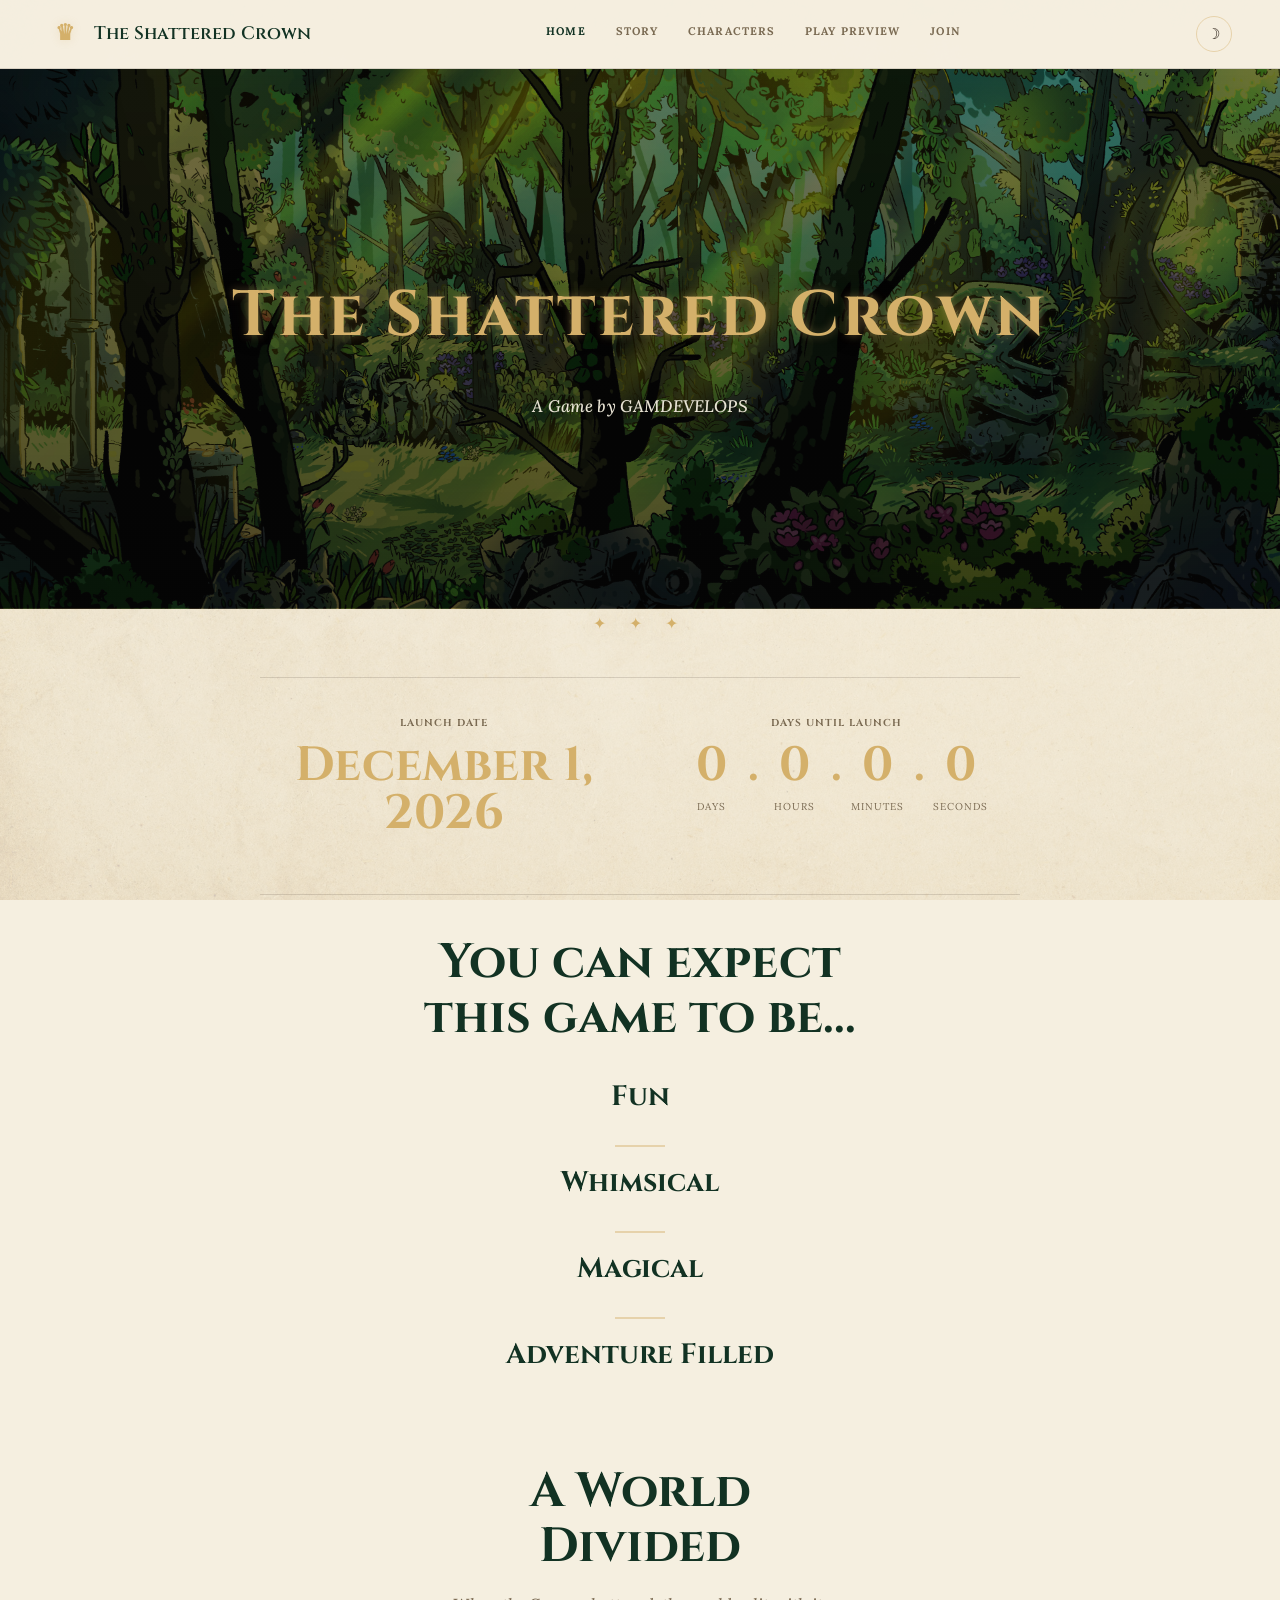
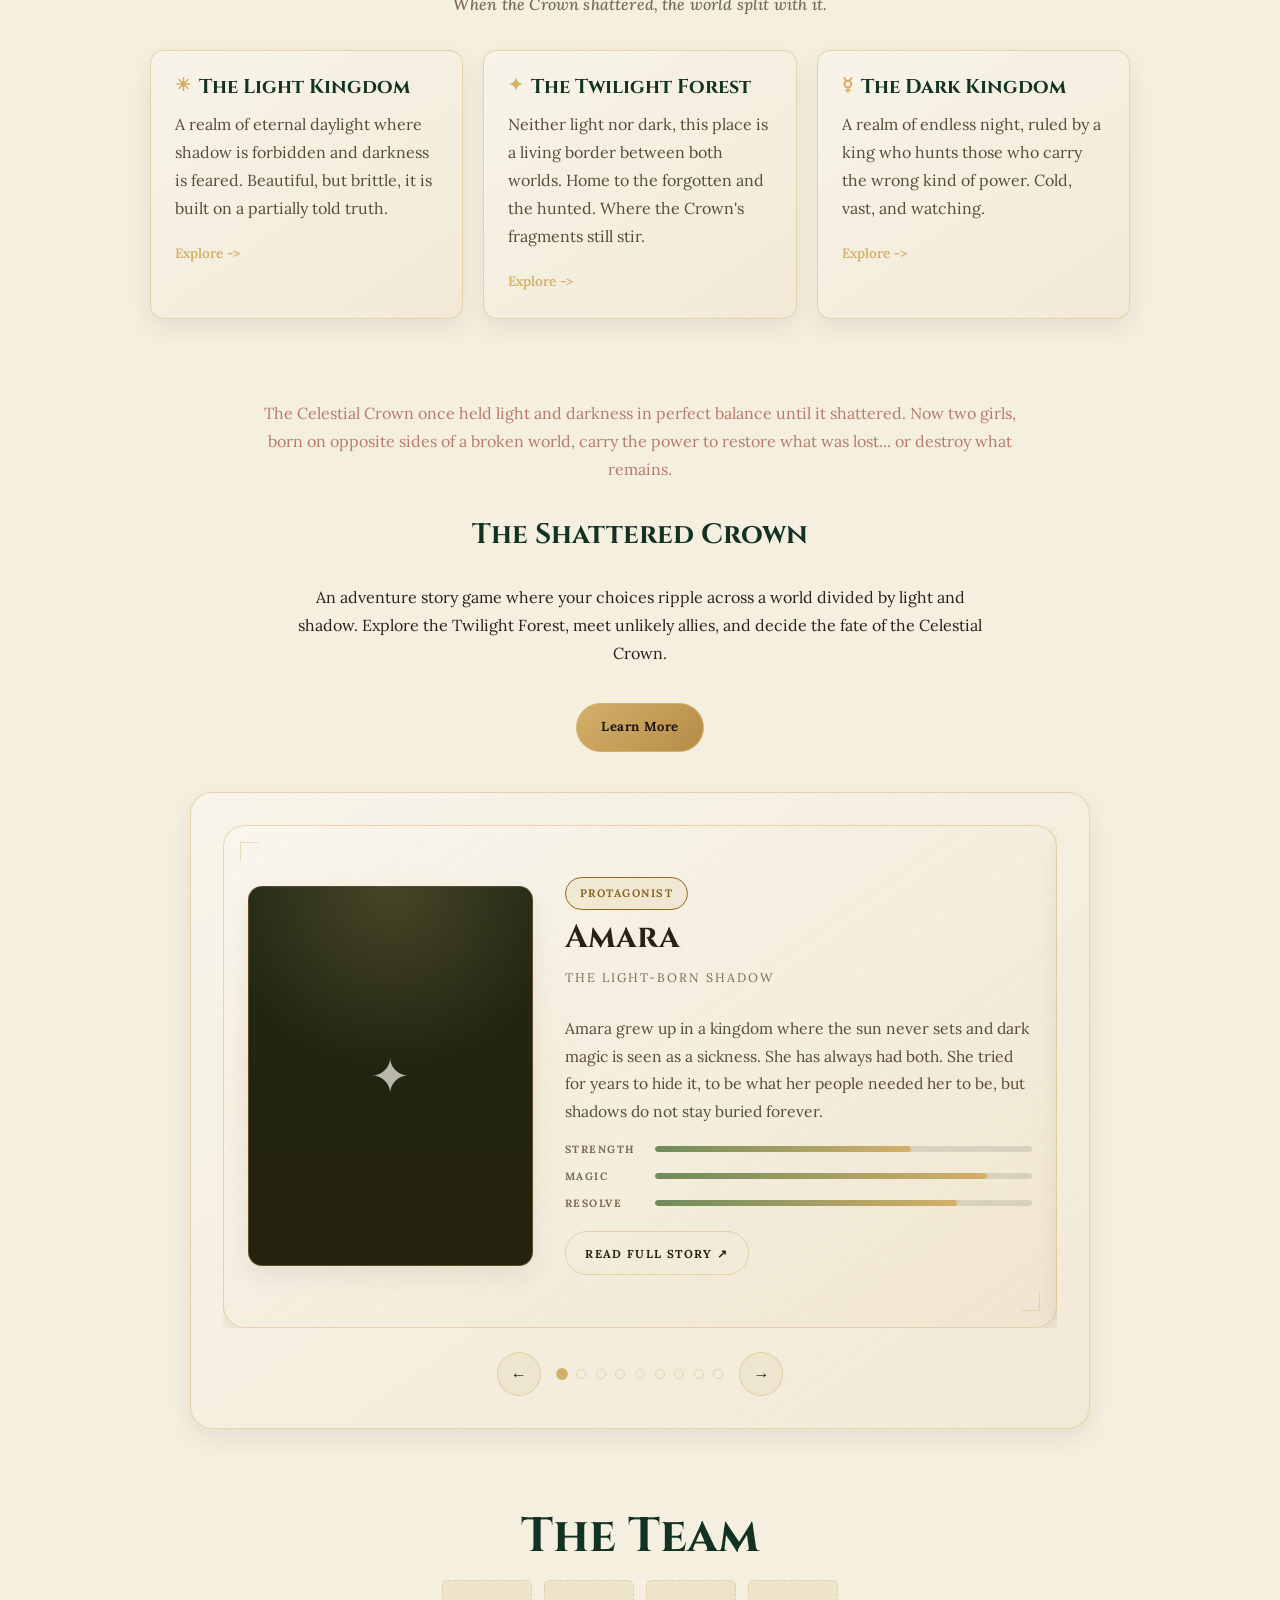
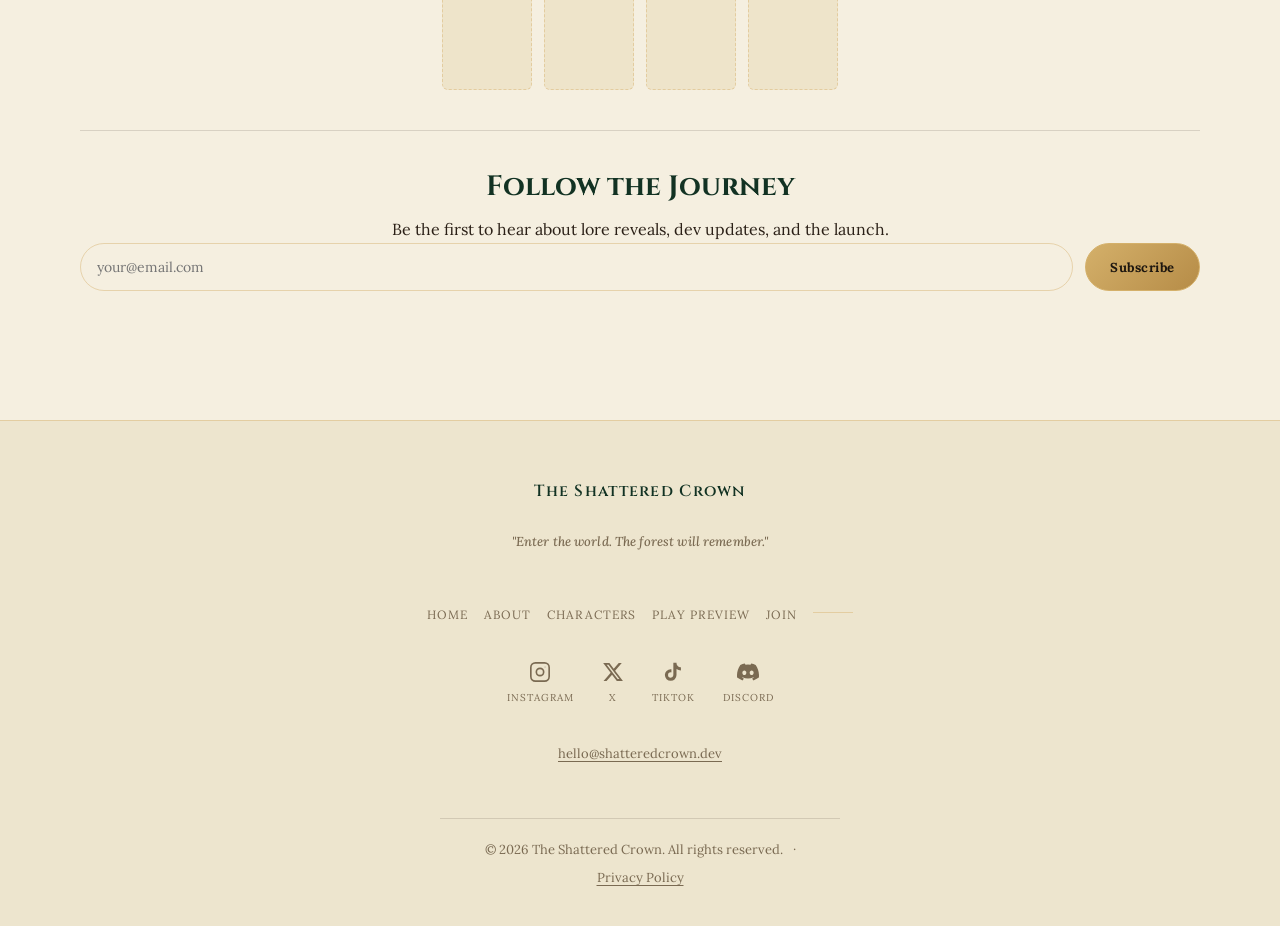
==== index.html @ 27ff341e "Add files via upload" ====
<!DOCTYPE html>
<html lang="en-ca" data-theme="light">
<head>
  <meta charset="UTF-8">
  <meta name="viewport" content="width=device-width, initial-scale=1.0">
  <meta name="description" content="The Shattered Crown - a fantasy RPG coming soon. Follow the journey before launch.">
  <title>The Shattered Crown</title>
  <link rel="stylesheet" href="shared.css">
  <link rel="stylesheet" href="characters.css">
</head>
<body class="home">
  <div id="cursor">
    <div id="cursor-dot"></div>
    <div id="cursor-ring"></div>
  </div>

  <nav id="navbar">
    <a class="nav-logo" href="index.html">
      <span class="nav-logo-mark" aria-hidden="true">&#9819;</span>
      <span>The Shattered Crown</span>
    </a>

    <div class="nav-links" id="navLinks">
      <a href="index.html" class="active">Home</a>
      <a href="story.html">Story</a>
      <a href="characters.html">Characters</a>
      <a href="playpreview.html">Play Preview</a>
      <a href="contact.html">Join</a>
    </div>

    <div class="nav-right">
      <button class="theme-toggle" id="themeToggle" aria-label="Toggle theme">&#9789;</button>
      <button class="hamburger" id="hamburger" aria-expanded="false" aria-label="Open menu">
        <span></span>
        <span></span>
        <span></span>
      </button>
    </div>
  </nav>

  <section class="hero">
    <h1>The Shattered Crown</h1>
    <p class="hero-subtitle">A Game by GAMDEVELOPS</p>
  </section>

  <main>
    <div class="crown-divider fade-in" aria-hidden="true">&#10022; &#10022; &#10022;</div>
    <section class="launch-box">
      <div class="launch-inner">
        <div class="launch-date-side">
          <h2>Launch Date</h2>
          <p id="launch-date">Loading launch date...</p>
          <p id="message"></p>
        </div>

        <div class="countdown-side">
          <h2>Days Until Launch</h2>
          <div class="countdown">
            <div><span id="days">0</span><small>Days</small></div>
            <span class="countdown-sep" aria-hidden="true">.</span>
            <div><span id="hours">0</span><small>Hours</small></div>
            <span class="countdown-sep" aria-hidden="true">.</span>
            <div><span id="minutes">0</span><small>Minutes</small></div>
            <span class="countdown-sep" aria-hidden="true">.</span>
            <div><span id="seconds">0</span><small>Seconds</small></div>
          </div>
        </div>
      </div>
    </section>

    <!-- Moved descriptors up near the hero for tonal context -->
    <section class="descriptors">
      <h2 class="section-title">You can expect this game to be...</h2>
      <h2>Fun</h2>
      <div class="vert-line" aria-hidden="true"></div>
      <h2>Whimsical</h2>
      <div class="vert-line" aria-hidden="true"></div>
      <h2>Magical</h2>
      <div class="vert-line" aria-hidden="true"></div>
      <h2>Adventure Filled</h2>
    </section>

    <!-- World intro moved up so newcomers see the kingdoms early -->
    <section class="world-intro">
      <h2 class="section-title">A World Divided</h2>
      <p class="section-intro">
        When the Crown shattered, the world split with it.
      </p>

      <div class="kingdom-cards">
        <article class="kingdom-card kingdom-light">
          <h3><span class="kingdom-card-icon" aria-hidden="true">&#9728;</span>The Light Kingdom</h3>
          <p>
            A realm of eternal daylight where shadow is forbidden and darkness is feared. Beautiful, but brittle, it is built on a partially told truth.
          </p>
          <a href="story.html" class="kingdom-link">Explore -&gt;</a>
        </article>

        <article class="kingdom-card kingdom-twilight">
          <h3><span class="kingdom-card-icon" aria-hidden="true">&#10022;</span>The Twilight Forest</h3>
          <p>
            Neither light nor dark, this place is a living border between both worlds. Home to the forgotten and the hunted. Where the Crown's fragments still stir.
          </p>
          <a href="story.html" class="kingdom-link">Explore -&gt;</a>
        </article>

        <article class="kingdom-card kingdom-dark">
          <h3><span class="kingdom-card-icon" aria-hidden="true">&#9791;</span>The Dark Kingdom</h3>
          <p>
            A realm of endless night, ruled by a king who hunts those who carry the wrong kind of power. Cold, vast, and watching.
          </p>
          <a href="story.html" class="kingdom-link">Explore -&gt;</a>
        </article>
      </div>
    </section>

    <!-- Story blurb (moved just before characters) -->
    <article class="story-teaser">
      <p class="teaser-hook">
        The Celestial Crown once held light and darkness in perfect balance until it shattered. Now two girls, born on opposite sides of a broken world, carry the power to restore what was lost... or destroy what remains.
      </p>

      <h2>The Shattered Crown</h2>
      <p>
        An adventure story game where your choices ripple across a world divided by light and shadow. Explore the Twilight Forest, meet unlikely allies, and decide the fate of the Celestial Crown.
      </p>
      <a href="story.html" class="btn">Learn More</a>
    </article>

    <!-- Characters carousel appears after world + story -->
    <section class="slider-section page-section fade-in" aria-label="Featured character">
      <div class="slider-viewport">
        <div class="slider-track" id="sliderTrack"></div>
      </div>
      <div class="slider-controls">
        <button class="slider-btn" id="prevBtn" aria-label="Previous">&#8592;</button>
        <div class="slider-dots" id="sliderDots"></div>
        <button class="slider-btn" id="nextBtn" aria-label="Next">&#8594;</button>
      </div>
    </section>

    <!-- Team moved after characters -->
    <section class="member-images">
      <h2 class="section-title">The Team</h2>

      <div class="member-images-row">
        <div class="member-img-item"><div class="member-img-placeholder" aria-label="Member portrait - coming soon"></div></div>
        <div class="member-img-item"><div class="member-img-placeholder" aria-label="Member portrait - coming soon"></div></div>
        <div class="member-img-item"><div class="member-img-placeholder" aria-label="Member portrait - coming soon"></div></div>
        <div class="member-img-item"><div class="member-img-placeholder" aria-label="Member portrait - coming soon"></div></div>
      </div>
    </section>

    <!-- Final call to action: mailing list -->
    <section class="mailing-cta">
      <h2>Follow the Journey</h2>
      <p>Be the first to hear about lore reveals, dev updates, and the launch.</p>

      <form class="mailing-form" id="mailing-form" novalidate>
        <label for="mailing-email" class="sr-only">Email address</label>
        <input
          type="email"
          id="mailing-email"
          name="email"
          placeholder="your@email.com"
          autocomplete="email"
          aria-describedby="mailing-form-msg"
        >
        <button type="submit" class="btn">Subscribe</button>
      </form>
      <p class="form-msg" id="mailing-form-msg" aria-live="polite"></p>
    </section>
  </main>

  <footer class="site-footer">
    <div class="footer-brand">
      <p class="footer-logo">The Shattered Crown</p>
      <p class="footer-tagline">"Enter the world. The forest will remember."</p>
    </div>

    <nav class="footer-nav" aria-label="Footer navigation">
      <a href="index.html">Home</a>
      <a href="story.html">About</a>
      <a href="characters.html">Characters</a>
      <a href="playpreview.html">Play Preview</a>
      <a href="contact.html">Join</a>
    </nav>

    <div class="footer-socials">
      <a href="https://instagram.com" aria-label="Instagram" class="social-link">
        <svg xmlns="http://www.w3.org/2000/svg" viewBox="0 0 24 24" fill="none" stroke="currentColor" stroke-width="1.8" stroke-linecap="round" stroke-linejoin="round" aria-hidden="true">
          <rect x="2" y="2" width="20" height="20" rx="5" ry="5"/>
          <circle cx="12" cy="12" r="4"/>
          <circle cx="17.5" cy="6.5" r="0.5" fill="currentColor" stroke="none"/>
        </svg>
        <span>Instagram</span>
      </a>
      <a href="https://twitter.com" aria-label="Twitter" class="social-link">
        <svg xmlns="http://www.w3.org/2000/svg" viewBox="0 0 24 24" fill="currentColor" aria-hidden="true">
          <path d="M18.244 2.25h3.308l-7.227 8.26 8.502 11.24H16.17l-5.214-6.817L4.99 21.75H1.68l7.73-8.835L1.254 2.25H8.08l4.713 6.231zm-1.161 17.52h1.833L7.084 4.126H5.117z"/>
        </svg>
        <span>X</span>
      </a>
      <a href="https://tiktok.com" target="_blank" aria-label="TikTok" class="social-link">
        <svg xmlns="http://www.w3.org/2000/svg" viewBox="0 0 24 24" fill="currentColor" aria-hidden="true">
          <path d="M19.59 6.69a4.83 4.83 0 0 1-3.77-4.25V2h-3.45v13.67a2.89 2.89 0 0 1-2.88 2.5 2.89 2.89 0 0 1-2.89-2.89 2.89 2.89 0 0 1 2.89-2.89c.28 0 .54.04.79.1V9.01a6.33 6.33 0 0 0-.79-.05 6.34 6.34 0 0 0-6.34 6.34 6.34 6.34 0 0 0 6.34 6.34 6.34 6.34 0 0 0 6.33-6.34V8.69a8.22 8.22 0 0 0 4.83 1.56V6.79a4.85 4.85 0 0 1-1.06-.1z"/>
        </svg>
        <span>TikTok</span>
      </a>
      <a href="https://discord.com" target="_blank" aria-label="Discord" class="social-link">
        <svg xmlns="http://www.w3.org/2000/svg" viewBox="0 0 24 24" fill="currentColor" aria-hidden="true">
          <path d="M20.317 4.37a19.791 19.791 0 0 0-4.885-1.515.074.074 0 0 0-.079.037c-.21.375-.444.864-.608 1.25a18.27 18.27 0 0 0-5.487 0 12.64 12.64 0 0 0-.617-1.25.077.077 0 0 0-.079-.037A19.736 19.736 0 0 0 3.677 4.37a.07.07 0 0 0-.032.027C.533 9.046-.32 13.58.099 18.057c.002.022.015.043.03.056a19.9 19.9 0 0 0 5.993 3.03.078.078 0 0 0 .084-.028c.462-.63.874-1.295 1.226-1.994a.076.076 0 0 0-.041-.106 13.107 13.107 0 0 1-1.872-.892.077.077 0 0 1-.008-.128 10.2 10.2 0 0 0 .372-.292.074.074 0 0 1 .077-.01c3.928 1.793 8.18 1.793 12.062 0a.074.074 0 0 1 .078.01c.12.098.246.198.373.292a.077.077 0 0 1-.006.127 12.299 12.299 0 0 1-1.873.892.077.077 0 0 0-.041.107c.36.698.772 1.362 1.225 1.993a.076.076 0 0 0 .084.028 19.839 19.839 0 0 0 6.002-3.03.077.077 0 0 0 .032-.054c.5-5.177-.838-9.674-3.549-13.66a.061.061 0 0 0-.031-.03zM8.02 15.33c-1.183 0-2.157-1.085-2.157-2.419 0-1.333.956-2.419 2.157-2.419 1.21 0 2.176 1.096 2.157 2.42 0 1.333-.956 2.418-2.157 2.418zm7.975 0c-1.183 0-2.157-1.085-2.157-2.419 0-1.333.955-2.419 2.157-2.419 1.21 0 2.176 1.096 2.157 2.42 0 1.333-.946 2.418-2.157 2.418z"/>
        </svg>
        <span>Discord</span>
      </a>
    </div>

    <p class="footer-email">
      <a href="mailto:hello@shatteredcrown.dev">hello@shatteredcrown.dev</a>
    </p>

    <div class="footer-legal">
      <span>&copy; 2026 The Shattered Crown. All rights reserved.</span>
      <span aria-hidden="true">&middot;</span>
      <a href="privacy.html">Privacy Policy</a>
    </div>
  </footer>

  <button id="backToTop" aria-label="Back to top">&#8593;</button>

  <script src="shared.js"></script>
  <script src="characters.js"></script>
  <script>
    // On the home page, clicking a character should go to the Characters page.
    // Override the modal opener defined in characters.js to navigate instead.
    window.openModal = function(index) {
      window.location.href = 'characters.html';
    };
  </script>
</body>
</html>
---- shared.css ----
@import url('https://fonts.googleapis.com/css2?family=Cinzel:wght@400;600;700&family=Lora:ital,wght@0,400;0,500;1,400&display=swap');

:root {
  --bg: #f5efe0;
  --bg-alt: #ede5ce;
  --text: #2b2017;
  --text-primary: #2b2017;
  --text-muted: #7a6a52;
  --text-soft: #5a4a38;
  --accent: #5c7a4e;
  --accent-hover: #486040;
  --primary-green: #123223;
  --logo-light-green: #7dbf8e;
  --secondary-green: #6e8b5b;
  --accent-gold: #d4b06a;
  --accent-rose: #b77a6b;
  --border: rgba(43, 32, 23, 0.14);
  --border-gold: rgba(212, 176, 106, 0.45);
  --divider: rgba(43, 32, 23, 0.14);
  --shadow-sm: 0 10px 24px rgba(43, 32, 23, 0.08);
  --shadow-md: 0 18px 40px rgba(43, 32, 23, 0.12);
  --shadow-lg: 0 24px 60px rgba(43, 32, 23, 0.16);
  --glow-gold: 0 0 18px rgba(212, 176, 106, 0.45);
  --nav-bg: rgba(245, 239, 224, 0.96);
  --error: #a83232;
  --font-heading: 'Cinzel', 'Book Antiqua', Georgia, serif;
  --font-body: 'Lora', 'Palatino Linotype', Georgia, serif;
  --font-subheading: 'Lora', 'Trebuchet MS', sans-serif;
  --text-xs: 0.75rem;
  --text-sm: 0.95rem;
  --text-base: 1rem;
  --text-lg: 1.125rem;
  --text-xl: 1.5rem;
  --text-2xl: 2.25rem;
  --leading-relaxed: 1.75;
  --space-xs: 0.4rem;
  --space-sm: 0.75rem;
  --space-md: 1rem;
  --space-lg: 1.5rem;
  --space-xl: 2.5rem;
  --space-2xl: 4rem;
  --radius-sm: 4px;
  --radius-md: 14px;
  --radius-lg: 22px;
  --radius-xl: 30px;
  --transition-fast: 160ms ease;
  --transition-normal: 240ms ease;
  --parchment-body-opacity: 0.17;
}

[data-theme="dark"] {
  --bg: #1b1812;
  --bg-alt: #232019;
  --text: #e6dcc8;
  --text-primary: #ebe1d2;
  --text-muted: #9b8c74;
  --text-soft: #d8cfbf;
  --accent: #8aaa76;
  --accent-hover: #a2c28e;
  --primary-green: #8aaa76;
  --border: rgba(230, 220, 200, 0.11);
  --border-gold: rgba(212, 176, 106, 0.3);
  --divider: rgba(212, 176, 106, 0.18);
  --nav-bg: rgba(27, 24, 18, 0.96);
  --shadow-sm: 0 10px 24px rgba(0, 0, 0, 0.28);
  --shadow-md: 0 18px 40px rgba(0, 0, 0, 0.34);
  --shadow-lg: 0 24px 60px rgba(0, 0, 0, 0.4);
  --error: #d16060;
  --parchment-body-opacity: 0.08;
}

* {
  margin: 0;
  padding: 0;
  box-sizing: border-box;
}

html {
  scroll-behavior: smooth;
  font-size: 16px;
}

body {
  background: var(--bg);
  color: var(--text);
  font-family: var(--font-body);
  display: flex;
  flex-direction: column;
  min-height: 100vh;
  line-height: 1.75;
}

body::after {
  content: "";
  position: fixed;
  inset: 0;
  background-image: url("assets/parchment-texture.jpg");
  background-size: cover;
  opacity: var(--parchment-body-opacity);
  pointer-events: none;
  z-index: -1;
}

body.has-custom-cursor {
  cursor: none;
}

body.has-custom-cursor,
body.has-custom-cursor * {
  cursor: none !important;
}

main {
  flex: 1;
}

img {
  max-width: 100%;
  display: block;
}

a {
  color: var(--accent);
  text-decoration: none;
}

ul,
ol {
  list-style: none;
}

h1,
h2,
h3,
h4 {
  font-family: var(--font-heading);
  font-weight: 700;
  margin: 0 0 var(--space-sm);
  line-height: 1.15;
}

h2 {
  font-size: clamp(1.3rem, 2.5vw, 1.75rem);
  color: var(--primary-green);
}

h3 {
  font-size: clamp(1rem, 2vw, 1.25rem);
  color: var(--primary-green);
}

[data-theme="dark"] h2,
[data-theme="dark"] h3 {
  color: var(--logo-light-green);
}

p {
  font-family: var(--font-body);
  line-height: var(--leading-relaxed);
  color: var(--text-primary);
  margin: 0 0 1rem;
  max-width: 70ch;
}

.title-display {
  font-size: clamp(1.9rem, 5vw, 3rem);
  letter-spacing: 0.01em;
}

.title-heading {
  font-size: clamp(1.3rem, 2.5vw, 1.75rem);
  font-weight: 600;
}

.section-label {
  display: block;
  font-size: 10px;
  font-weight: 700;
  letter-spacing: 0.18em;
  text-transform: uppercase;
  color: var(--text-muted);
  margin-bottom: 10px;
}

/* Crown divider: three stars used between sections */
.crown-divider {
  margin: 0 auto var(--space-xl);
  text-align: center;
  color: var(--accent-gold);
  letter-spacing: 0.6rem;
  font-size: 1rem;
  text-shadow: 0 0 18px rgba(212, 176, 106, 0.6);
  display: block;
}

.section-title {
  text-align: center;
  margin-bottom: 0.5rem;
}

.section-intro {
  text-align: center;
  color: var(--text-muted);
  max-width: 40rem;
  margin: 0 auto 2rem;
}

.section-intro,
.page-header p,
.section-sub,
.newsletter-sub,
.footer-tagline,
.hero-email-form label {
  font-family: var(--font-body);
  font-style: italic;
  font-weight: 500;
  letter-spacing: 0.01em;
}

.text-center { text-align: center; }
.text-sm { font-size: var(--text-sm); }
.text-xs { font-size: var(--text-xs); }
.text-muted { color: var(--text-muted); }
.text-green { color: var(--accent); }
.text-moss { color: var(--secondary-green); }
.text-gold { color: var(--accent-gold); }
.text-nature { color: var(--logo-light-green); }
.text-dusk { color: #8c5a91; }
.text-purple { color: #9b8bc4; }
.text-teal { color: #4a9e8a; }
.text-red { color: #b05555; }
.mb-xl { margin-bottom: var(--space-xl); }
.mt-lg { margin-top: var(--space-lg); }

.container {
  width: min(1100px, calc(100% - 2rem));
  margin: 0 auto;
  padding: 0 var(--space-md);
}

#navbar {
  position: sticky;
  top: 0;
  z-index: 100;
  background: var(--nav-bg);
  display: flex;
  align-items: center;
  justify-content: space-between;
  padding: 16px 20px;
  border-bottom: 1px solid var(--border);
}

.nav-logo {
  display: inline-flex;
  align-items: center;
  gap: 0.75rem;
  font-family: var(--font-heading);
  font-size: 18px;
  font-weight: 600;
  color: var(--primary-green);
  flex-shrink: 0;
}

.nav-logo-mark {
  display: inline-flex;
  align-items: center;
  justify-content: center;
  width: 34px;
  height: 34px;
  font-size: 1.35rem;
  color: var(--accent-gold);
  text-shadow: 0 0 8px rgba(212, 176, 106, 0.25);
}

[data-theme="dark"] .nav-logo {
  color: var(--logo-light-green);
}

.nav-links {
  display: none;
}

.nav-links.open {
  display: flex;
  flex-direction: column;
  position: absolute;
  top: 100%;
  left: 0;
  width: 100%;
  background: var(--nav-bg);
  border-bottom: 1px solid var(--border-gold);
  padding: 8px 20px 16px;
  z-index: 99;
}

.nav-links.open a {
  display: block;
  padding: 13px 0;
  border-bottom: 1px solid var(--border);
}

.nav-links a {
  font-family: var(--font-subheading);
  font-size: 11px;
  font-weight: 700;
  letter-spacing: 0.1em;
  text-transform: uppercase;
  color: var(--text-muted);
  padding-bottom: 2px;
  border-bottom: 2px solid transparent;
}

.nav-links a:hover,
.nav-links a.active {
  color: var(--primary-green);
}

[data-theme="dark"] .nav-links a:hover,
[data-theme="dark"] .nav-links a.active {
  color: var(--logo-light-green);
}

.nav-right {
  display: flex;
  align-items: center;
  gap: 10px;
}

.theme-toggle {
  width: 36px;
  height: 36px;
  border-radius: 50%;
  border: 1px solid var(--border-gold);
  background: transparent;
  color: var(--text);
  font-size: 15px;
  cursor: pointer;
  display: flex;
  align-items: center;
  justify-content: center;
  transition: background var(--transition-fast), transform var(--transition-fast);
}

.theme-toggle:hover {
  background: rgba(212, 176, 106, 0.12);
  transform: translateY(-1px);
}

.hamburger {
  display: flex;
  flex-direction: column;
  gap: 5px;
  background: none;
  border: none;
  cursor: pointer;
  padding: 4px;
}

.hamburger span {
  display: block;
  width: 24px;
  height: 2px;
  background: var(--text);
  border-radius: 1px;
  transition: transform var(--transition-normal), opacity var(--transition-normal);
}

.hamburger.open span:nth-child(1) {
  transform: translateY(7px) rotate(45deg);
}

.hamburger.open span:nth-child(2) {
  opacity: 0;
}

.hamburger.open span:nth-child(3) {
  transform: translateY(-7px) rotate(-45deg);
}

.page-header {
  text-align: center;
  padding: 64px 20px 52px;
  border-bottom: 1px solid var(--border);
}

.page-header p {
  max-width: 480px;
  font-size: 15px;
  font-style: italic;
  color: var(--text-muted);
  margin: 16px auto 0;
}

body.preview .page-header,
body.world .page-header,
body.characters .page-header {
  background:
    linear-gradient(rgba(10, 10, 10, 0.42), rgba(10, 10, 10, 0.68)),
    url("assets/forest-bg.jpg") center 38%/cover no-repeat;
}

body.preview .page-header h1,
body.world .page-header h1,
body.characters .page-header h1,
body.preview .page-header h3,
body.world .page-header h2,
body.characters .page-header h3 {
  color: var(--accent-gold);
  text-shadow: 0 0 12px rgba(212, 176, 106, 0.3);
}

body.preview .page-header p,
body.world .page-header p,
body.characters .page-header p {
  color: rgba(230, 220, 200, 0.85);
}

.page-shell {
  width: min(900px, calc(100% - 2rem));
  margin: 0 auto;
  padding: var(--space-2xl) 0;
}

.page-section,
.story.container {
  width: min(900px, calc(100% - 2rem));
  margin: 0 auto var(--space-xl);
  padding: var(--space-xl);
  border: 1px solid var(--border-gold);
  border-radius: var(--radius-lg);
  background: linear-gradient(145deg, rgba(255, 255, 255, 0.32), rgba(212, 176, 106, 0.08));
  box-shadow: var(--shadow-sm);
}

[data-theme="dark"] .page-section,
[data-theme="dark"] .story.container {
  background: linear-gradient(145deg, rgba(255, 255, 255, 0.03), rgba(212, 176, 106, 0.07));
}

.page-list li {
  position: relative;
  padding-left: 1.5rem;
  margin-bottom: 0.75rem;
  color: var(--text-soft);
}

.page-list li::before {
  content: "";
  position: absolute;
  left: 0;
  top: 0.7rem;
  width: 8px;
  height: 8px;
  border-radius: 50%;
  background: var(--accent-gold);
  box-shadow: var(--glow-gold);
}

.btn {
  display: inline-flex;
  align-items: center;
  justify-content: center;
  min-height: 48px;
  padding: 0.75rem 1.5rem;
  font-family: var(--font-subheading);
  font-size: 13px;
  font-weight: 700;
  letter-spacing: 0.04em;
  cursor: pointer;
  border: 1px solid var(--border-gold);
  border-radius: 999px;
  background: rgba(212, 176, 106, 0.14);
  color: var(--text);
  transition: transform var(--transition-fast), box-shadow var(--transition-fast), background var(--transition-fast);
  text-decoration: none;
}

.btn:hover {
  transform: translateY(-2px);
  box-shadow: var(--shadow-sm);
}

.btn-primary,
.btn-light {
  background: linear-gradient(135deg, #d4b06a, #b68c47);
  border-color: #d4b06a;
  color: #1d160f;
}

.btn-primary:hover,
.btn-light:hover {
  background: linear-gradient(135deg, #e0be78, #c09850);
  border-color: #e0be78;
  color: #1d160f;
}

.btn-secondary,
.btn-outline {
  background: rgba(255, 255, 255, 0.08);
  border-color: rgba(255, 255, 255, 0.5);
  color: #f0e6d4;
}

.btn-secondary:hover,
.btn-outline:hover {
  background: rgba(255, 255, 255, 0.15);
}

body.home .btn,
body.home .btn-light,
body.home .btn-outline {
  background: linear-gradient(135deg, #d4b06a, #b68c47);
  border-color: #d4b06a;
  color: #1d160f;
}

body.home .btn:hover,
body.home .btn-light:hover,
body.home .btn-outline:hover {
  background: linear-gradient(135deg, #e0be78, #c09850);
  border-color: #e0be78;
  color: #1d160f;
}

.btn-ghost {
  border-color: var(--border);
  background: transparent;
  color: var(--text-muted);
}

.btn-ghost:hover {
  border-color: var(--text);
  color: var(--text);
}

.card {
  position: relative;
  padding: var(--space-lg);
  border: 1px solid var(--border-gold);
  border-radius: var(--radius-lg);
  background: linear-gradient(145deg, rgba(255, 255, 255, 0.32), rgba(212, 176, 106, 0.08));
  box-shadow: var(--shadow-sm);
}

[data-theme="dark"] .card {
  background: linear-gradient(145deg, rgba(255, 255, 255, 0.03), rgba(212, 176, 106, 0.07));
}

.divider {
  height: 1px;
  background: linear-gradient(90deg, transparent, var(--accent-gold), transparent);
  margin: var(--space-md) 0;
}

#cursor {
  pointer-events: none;
}

#cursor-dot,
#cursor-ring {
  position: fixed;
  left: 0;
  top: 0;
  pointer-events: none;
  z-index: 9999;
  opacity: 0;
}

#cursor-dot {
  width: 28px;
  height: 28px;
  display: flex;
  align-items: center;
  justify-content: center;
  transform: translate(-50%, -50%);
  font-size: 18px;
  color: #17120d;
  text-shadow: 0 0 8px rgba(23, 18, 13, 0.18);
}

#cursor-ring {
  width: 36px;
  height: 36px;
  border: 1px solid rgba(200, 169, 110, 0.5);
  border-radius: 50%;
  transform: translate(-50%, -50%);
  transition:
    width 0.3s cubic-bezier(0.19, 1, 0.22, 1),
    height 0.3s cubic-bezier(0.19, 1, 0.22, 1),
    border-color 0.3s,
    opacity 0.2s;
}

body.cursor-hover #cursor-ring {
  width: 45px;
  height: 45px;
  border-color: #b77a6b;
  box-shadow:
    0 0 14px rgba(183, 122, 107, 0.4),
    0 0 26px rgba(183, 122, 107, 0.22);
}

body.cursor-hover #cursor-dot {
  transform: translate(-50%, -50%) scale(1.08);
  color: #b77a6b;
  text-shadow:
    0 0 12px rgba(183, 122, 107, 0.65),
    0 0 22px rgba(183, 122, 107, 0.32);
}

body.cursor-active #cursor-ring {
  width: 54px;
  height: 54px;
  border-color: rgba(212, 176, 106, 0.95);
  box-shadow:
    0 0 18px rgba(212, 176, 106, 0.45),
    0 0 34px rgba(212, 176, 106, 0.25);
}

body.cursor-active #cursor-dot {
  transform: translate(-50%, -50%) scale(1.32);
  text-shadow:
    0 0 16px rgba(212, 176, 106, 0.75),
    0 0 26px rgba(212, 176, 106, 0.4);
}

#cursor-dot::before {
  content: "☽";
  line-height: 1;
}

[data-theme="dark"] #cursor-dot::before {
  content: "☀";
}

[data-theme="dark"] #cursor-dot {
  color: var(--accent-gold);
  text-shadow: 0 0 10px rgba(212, 176, 106, 0.45);
}

.home main {
  width: min(1120px, calc(100% - 2rem));
  margin: 0 auto;
  padding: 0 0 var(--space-2xl);
}

.hero {
  background:
    linear-gradient(rgba(245, 239, 224, 0.18), rgba(10, 10, 10, 0.56)),
    url("assets/forest-bg.jpg") center 30%/cover no-repeat;
  width: 100%;
  display: flex;
  flex-direction: column;
  align-items: center;
  text-align: center;
  gap: 1rem;
  padding: 5rem 2rem 2rem;
  min-height: 60vh;
  justify-content: center;
  border-bottom: 1px solid rgba(212, 176, 106, 0.18);
}

/* Darken home hero background so text remains readable */
.home .hero {
  background:
    linear-gradient(rgba(6,6,6,0.55), rgba(6,6,6,0.72)),
    url("assets/forest-bg.jpg") center 30%/cover no-repeat;
}

.hero h1 {
  font-size: clamp(2.4rem, 6vw, 4rem);
  letter-spacing: 0.04em;
  color: var(--accent-gold);
  padding-bottom: 0.75rem;
  text-shadow:
    0 0 8px rgba(212, 176, 106, 0.42),
    0 0 22px rgba(48, 30, 10, 0.28);
}

/* Restore glow on homepage hero title to match other pages */
.home .hero h1 {
  text-shadow:
    0 0 8px rgba(212, 176, 106, 0.42),
    0 0 22px rgba(48, 30, 10, 0.28) !important;
}

.hero-subtitle {
  font-size: 0.85rem;
  /* match site subtitle/body italic styling used in characters header */
  font-family: var(--font-body);
  font-style: italic;
  font-weight: 500;
  letter-spacing: 0.01em;
  color: var(--secondary-green);
  text-transform: none;
}

.launch-box,
.descriptors,
.story-teaser,
.world-intro,
.member-images,
.mailing-cta {
  margin: 0 auto;
  padding: var(--space-xl) 0;
}

.launch-box {
  display: flex;
  flex-direction: column;
  align-items: center;
  gap: 1.5rem;
  max-width: 760px;
  text-align: center;
  border-top: 1px solid var(--border);
  border-bottom: 1px solid var(--border);
}

.launch-inner {
  width: 100%;
  display: grid;
  gap: 1.5rem;
}

.launch-date-side,
.countdown-side {
  text-align: center;
}

.launch-date-side h2,
.countdown-side h2 {
  font-size: 10px;
  text-transform: uppercase;
  color: var(--text-muted);
  letter-spacing: 0.1em;
}

#launch-date {
  font-family: var(--font-heading);
  font-size: 48px;
  font-weight: 700;
  color: var(--accent-gold);
  line-height: 1;
}

.countdown {
  display: flex;
  gap: 0.5rem;
  justify-content: center;
  align-items: flex-start;
  flex-wrap: wrap;
}

.countdown div {
  display: flex;
  flex-direction: column;
  align-items: center;
  min-width: 56px;
}

.countdown span {
  font-size: 48px;
  font-family: var(--font-heading);
  font-weight: 700;
  color: var(--accent-gold);
  line-height: 1;
}

.countdown small {
  font-size: 10px;
  text-transform: uppercase;
  color: var(--text-muted);
  margin-top: 8px;
  letter-spacing: 0.1em;
}

.countdown-sep {
  font-size: 36px;
  font-weight: 300;
  color: var(--text-muted);
  padding-bottom: 22px;
}

.hero-ctas {
  display: flex;
  flex-direction: column;
  align-items: center;
  gap: 1rem;
  margin-top: 1rem;
  margin-bottom: 1.5rem;
  width: 100%;
  max-width: 600px;
  margin-left: auto;
  margin-right: auto;
  text-align: center;
  padding: 2rem;
  border: 1px solid var(--border-gold);
  border-radius: var(--radius-md);
  background: linear-gradient(145deg, rgba(212, 176, 106, 0.08), rgba(18, 50, 35, 0.04));
  box-shadow: var(--shadow-sm);
}

.hero-email-form,
.mailing-form {
  display: flex;
  flex-direction: column;
  gap: 0.75rem;
  width: 100%;
}

.hero-email-form label {
  color: var(--text-muted);
  font-style: italic;
  text-align: center;
  font-size: 15px;
  margin-bottom: 0.25rem;
}

.mailing-list-signup {
  display: flex;
  flex-direction: column;
  gap: 0.75rem;
  width: 100%;
  align-items: stretch;
}

.hero-email-form input[type="email"],
.mailing-form input[type="email"] {
  width: 100%;
  min-height: 48px;
  padding: 12px 16px;
  border: 1px solid var(--border-gold);
  border-radius: 999px;
  background-color: transparent;
  color: var(--text);
  font-family: var(--font-body);
  font-size: 14px;
  outline: none;
  box-shadow: none;
  -webkit-appearance: none;
  appearance: none;
}

.hero-email-form .btn-outline {
  width: 100%;
}

.hero-email-form .btn-outline {
  background: transparent;
  border-color: var(--border-gold);
  color: var(--text);
}

.hero-email-form .btn-outline:hover {
  background: rgba(212, 176, 106, 0.12);
  color: var(--text);
}

[data-theme="dark"] .hero-ctas {
  background: linear-gradient(145deg, rgba(212, 176, 106, 0.06), rgba(255, 255, 255, 0.03));
}

[data-theme="dark"] .hero-email-form .btn-outline {
  border-color: rgba(255, 255, 255, 0.5);
  color: #f0e6d4;
}

[data-theme="dark"] .hero-email-form .btn-outline:hover {
  background: rgba(255, 255, 255, 0.15);
  color: #f0e6d4;
}

.hero-email-form input[type="email"]:-webkit-autofill,
.hero-email-form input[type="email"]:-webkit-autofill:hover,
.hero-email-form input[type="email"]:-webkit-autofill:focus {
  -webkit-text-fill-color: var(--text);
  -webkit-box-shadow: 0 0 0 1000px transparent inset;
  transition: background-color 9999s ease-in-out 0s;
}

.hero-email-form input[type="email"]:focus,
.mailing-form input[type="email"]:focus {
  border-color: var(--accent-gold);
}

.form-msg {
  font-size: 0.875rem;
  margin-top: 0.25rem;
  min-height: 1.2em;
}

.form-msg-success {
  color: var(--accent);
}

.form-msg-error {
  color: var(--error);
}

.descriptors {
  display: flex;
  flex-direction: column;
  align-items: center;
  gap: 1.25rem;
  text-align: center;
}

.home-character-showcase {
  width: min(320px, 100%);
  margin: 0 auto;
  padding: 0;
  background: transparent;
  box-shadow: none;
}

.home-character-slider {
  overflow: hidden;
}

.home-character-track {
  display: flex;
  transition: transform 0.55s ease;
  will-change: transform;
}

.home-character-card {
  min-width: 100%;
  display: flex;
  flex-direction: column;
  align-items: center;
  gap: 0;
  padding: 0;
  border-radius: 10px;
  border: 2px dashed var(--border-gold);
  background: rgba(245, 239, 224, 0.04);
  color: inherit;
  transition: transform var(--transition-fast), border-color var(--transition-fast), box-shadow var(--transition-fast);
  overflow: hidden;
}

.home-character-card:hover {
  transform: translateY(-2px);
  border-color: rgba(212, 176, 106, 0.8);
  box-shadow: var(--shadow-sm);
}

[data-theme="dark"] .home-character-card {
  background: rgba(255, 255, 255, 0.02);
}

.home-character-portrait {
  width: 100%;
  aspect-ratio: 1 / 1;
  overflow: hidden;
  border-radius: 0;
  border: 0;
  box-shadow: none;
}

.home-character-portrait img {
  width: 100%;
  height: 100%;
  object-fit: cover;
  object-position: top center;
}

.home-character-info {
  display: none;
}

.home-character-role {
  display: none;
}

.home-character-info h3 {
  margin-bottom: 0;
}

.home-character-title {
  margin-bottom: 0;
  font-family: var(--font-subheading);
  font-size: 0.78rem;
  font-weight: 700;
  letter-spacing: 0.14em;
  text-transform: uppercase;
  color: var(--text-muted);
}

.home-character-desc {
  margin-bottom: 0;
  max-width: 52ch;
  color: var(--text-soft);
}

.home-character-link {
  display: inline-flex;
  align-items: center;
  gap: 0.4rem;
  margin-top: 0.35rem;
  font-family: var(--font-subheading);
  font-size: 0.75rem;
  font-weight: 700;
  letter-spacing: 0.1em;
  text-transform: uppercase;
  color: var(--primary-green);
}

[data-theme="dark"] .home-character-link {
  color: var(--logo-light-green);
}

.home-character-dots {
  display: flex;
  justify-content: center;
  gap: 0.6rem;
  margin-top: 0.85rem;
}

.home-character-dot {
  width: 10px;
  height: 10px;
  border: 1px solid var(--border-gold);
  border-radius: 50%;
  background: transparent;
  cursor: pointer;
  transition: transform var(--transition-fast), background var(--transition-fast);
}

.home-character-dot.active {
  background: var(--accent-gold);
  transform: scale(1.16);
}

.descriptors h2 {
  color: var(--primary-green);
  transition: color var(--transition-fast), text-shadow var(--transition-fast), transform var(--transition-fast);
}

.descriptors .section-title {
  color: var(--primary-green);
  transition: none;
}

.descriptors .section-title:hover {
  color: var(--primary-green);
  text-shadow: none;
  transform: none;
}

.descriptors h2:hover {
  color: var(--primary-green);
  text-shadow:
    0 0 12px rgba(18, 50, 35, 0.35),
    0 0 24px rgba(18, 50, 35, 0.16);
  transform: translateY(-2px);
}

[data-theme="dark"] .descriptors h2:not(.section-title) {
  color: var(--accent-rose);
}

[data-theme="dark"] .descriptors h2:not(.section-title):hover {
  color: var(--accent-rose);
  text-shadow:
    0 0 12px rgba(183, 122, 107, 0.75),
    0 0 24px rgba(183, 122, 107, 0.35);
}

.vert-line {
  width: 50px;
  border-top: 2px solid var(--border-gold);
}

[data-theme="dark"] .vert-line {
  border-top-color: rgba(212, 176, 106, 0.55);
}

.story-teaser {
  display: flex;
  flex-direction: column;
  align-items: center;
  text-align: center;
  gap: 1.25rem;
}

.teaser-hook {
  font-size: 1rem;
  line-height: 1.75;
  color: var(--accent-rose);
  max-width: 48rem;
}

[data-theme="dark"] .teaser-hook {
  color: var(--text-soft);
}

.story-teaser p:not(.teaser-hook) {
  color: var(--text-primary);
}

[data-theme="dark"] .story-teaser p:not(.teaser-hook) {
  color: var(--text-soft);
}

#member-container {
  display: block;
  border: 2px dashed var(--border-gold);
  border-radius: 8px;
  opacity: 0.5;
}

.world-intro {
  width: min(980px, calc(100% - 2rem));
}

.kingdom-cards {
  display: grid;
  gap: 1.25rem;
}

.kingdom-card {
  padding: 1.5rem;
  border-radius: var(--radius-md);
  border: 1px solid var(--border-gold);
  background: linear-gradient(145deg, rgba(255, 255, 255, 0.3), rgba(212, 176, 106, 0.08));
  box-shadow: var(--shadow-sm);
  transition: transform var(--transition-normal), box-shadow var(--transition-normal), border-color var(--transition-normal);
}

.kingdom-card:hover {
  transform: translateY(-4px);
  border-color: rgba(212, 176, 106, 0.9);
  box-shadow:
    0 0 24px rgba(212, 176, 106, 0.24),
    0 18px 34px rgba(18, 50, 35, 0.16);
}

.kingdom-card h3 {
  display: flex;
  align-items: center;
  gap: 0.5rem;
}

.kingdom-card-icon {
  font-size: 1.1rem;
  color: var(--accent-gold);
  line-height: 1;
}

.kingdom-card p {
  color: var(--text-soft);
}

.kingdom-link {
  font-family: var(--font-subheading);
  color: var(--accent-gold);
  font-size: 0.85rem;
  font-weight: 600;
}

.member-images {
  text-align: center;
}

.member-images-row {
  display: flex;
  gap: 0.75rem;
  justify-content: center;
  flex-wrap: wrap;
}

/* Home character showcase - stacked cards with rotate transition */
.home-character-showcase {
  --card-width: min(520px, 86%);
  display: flex;
  flex-direction: column;
  align-items: center;
  gap: 0.75rem;
}

.home-character-track {
  position: relative;
  width: var(--card-width);
  height: 320px;
  max-width: 100%;
  margin: 0 auto;
}

.home-character-card {
  position: absolute;
  inset: 0 0 auto 0;
  left: 50%;
  transform: translateX(-50%) translateY(6px) rotate(-6deg) scale(0.96);
  width: 100%;
  max-width: 100%;
  display: grid;
  grid-template-columns: 140px 1fr;
  gap: 1rem;
  padding: 1rem;
  border-radius: var(--radius-md);
  border: 1px solid var(--border-gold);
  background: linear-gradient(145deg, rgba(255,255,255,0.12), rgba(212,176,106,0.04));
  box-shadow: var(--shadow-md);
  opacity: 0.6;
  transition: transform 560ms cubic-bezier(.22,.9,.35,1), opacity 360ms ease, box-shadow 360ms ease;
  will-change: transform, opacity;
}

.home-character-card.active {
  transform: translateX(-50%) translateY(0) rotate(0deg) scale(1);
  opacity: 1;
  box-shadow: var(--shadow-lg);
}

.home-character-portrait {
  width: 140px;
  min-width: 140px;
  height: 200px;
  overflow: hidden;
  border-radius: 10px;
  display: block;
  /* keep consistent shape across images */
  aspect-ratio: 7 / 10;
}

.home-character-portrait img {
  display: block;
  width: 100%;
  height: 100%;
  object-fit: cover;
  object-position: center center;
}

.home-character-info h3 { margin: 0 0 0.25rem; }
.home-character-info p { margin: 0 0 0.5rem; }

.home-character-dots {
  display: flex;
  gap: 0.5rem;
  align-items: center;
}

.home-character-dot {
  width: 10px;
  height: 10px;
  border-radius: 50%;
  background: rgba(43,32,23,0.12);
  border: 1px solid rgba(43,32,23,0.06);
  cursor: pointer;
}

.home-character-dot.active {
  background: var(--accent-gold);
  box-shadow: 0 4px 12px rgba(212,176,106,0.18);
}

@media (max-width: 767px) {
  .home-character-track { height: 420px; }
  .home-character-card { grid-template-columns: 1fr; transform: translateX(-50%) translateY(8px) rotate(-4deg) scale(0.98); }
  .home-character-portrait { width: 100%; height: 220px; min-width: auto; }
}

.member-img-placeholder {
  width: 90px;
  height: 110px;
  background: rgba(212, 176, 106, 0.18);
  border-radius: 6px;
  border: 1.5px dashed var(--border-gold);
}

.mailing-cta {
  text-align: center;
  border-top: 1px solid var(--border);
}

.mailing-cta p {
  text-align: center;
  max-width: 720px;
  margin: 0.5rem auto 0;
}

.sr-only {
  position: absolute;
  width: 1px;
  height: 1px;
  padding: 0;
  margin: -1px;
  overflow: hidden;
  clip: rect(0, 0, 0, 0);
  white-space: nowrap;
  border: 0;
}

.simple-footer {
  margin-top: auto;
  padding: 24px 20px 32px;
  text-align: center;
  color: var(--text-muted);
  border-top: 1px solid var(--border);
}

#backToTop {
  position: fixed;
  bottom: 28px;
  right: 22px;
  width: 42px;
  height: 42px;
  border: none;
  background: linear-gradient(135deg, #d4b06a, #b68c47);
  color: #1d160f;
  font-size: 18px;
  cursor: pointer;
  border-radius: 50%;
  display: flex;
  align-items: center;
  justify-content: center;
  opacity: 0;
  pointer-events: none;
  transition: opacity 0.3s ease, background 0.2s ease;
  z-index: 90;
}

#backToTop.visible {
  opacity: 1;
  pointer-events: auto;
}

.fade-in {
  opacity: 0;
  transform: translateY(20px);
  transition: opacity 0.6s ease, transform 0.6s ease;
}

.fade-in-visible {
  opacity: 1;
  transform: translateY(0);
}

.site-footer {
  margin-top: auto;
  padding: 56px 30px 36px;
  border-top: 1px solid var(--border-gold);
  background: var(--bg-alt);
  text-align: center;
  display: flex;
  flex-direction: column;
  align-items: center;
  gap: 36px;
}

.footer-brand {
  display: flex;
  flex-direction: column;
  align-items: center;
  gap: 10px;
}

.footer-logo {
  font-family: var(--font-heading);
  font-size: 16px;
  font-weight: 600;
  letter-spacing: 0.08em;
  color: var(--primary-green);
}

[data-theme="dark"] .footer-logo {
  color: var(--logo-light-green);
}

.footer-tagline {
  font-style: italic;
  font-size: 13px;
  color: var(--text-muted);
  max-width: 380px;
  line-height: 1.65;
}

.footer-nav {
  display: flex;
  flex-direction: column;
  justify-content: center;
  gap: 16px;
}

.footer-nav a {
  font-family: var(--font-subheading);
  font-size: 12px;
  text-transform: uppercase;
  letter-spacing: 0.08em;
  color: var(--text-muted);
}

.footer-nav a:hover,
.footer-email a:hover,
.footer-legal a:hover,
.social-link:hover {
  color: var(--accent-gold);
}

.footer-nav::after {
  content: "";
  display: block;
  width: 40px;
  height: 1px;
  background: var(--border-gold);
  margin: 8px auto 0;
}

.footer-socials {
  display: flex;
  justify-content: center;
  gap: 28px;
}

.social-link {
  display: flex;
  flex-direction: column;
  align-items: center;
  gap: 6px;
  color: var(--text-muted);
}

.social-link svg {
  width: 22px;
  height: 22px;
}

.social-link span {
  font-size: 10px;
  letter-spacing: 0.1em;
  text-transform: uppercase;
  font-family: var(--font-subheading);
}

.footer-email,
.footer-legal {
  font-size: 13px;
  color: var(--text-muted);
}

.footer-email a,
.footer-legal a {
  color: var(--text-muted);
  text-decoration: underline;
  text-underline-offset: 3px;
}

.footer-legal {
  display: flex;
  flex-wrap: wrap;
  justify-content: center;
  align-items: center;
  gap: 6px 10px;
  padding-top: 20px;
  border-top: 1px solid var(--border);
  width: 100%;
  max-width: 400px;
}

@media (min-width: 768px) {
  .nav-links {
    display: flex;
    flex-direction: row;
    position: static;
    width: auto;
    background: none;
    border: none;
    padding: 0;
    gap: 30px;
    align-items: center;
  }

  .nav-links.open {
    flex-direction: row;
    position: static;
    width: auto;
    background: none;
    border: none;
    padding: 0;
  }

  .nav-links.open a {
    display: inline;
    padding: 0;
    border-bottom: 2px solid transparent;
  }

  .hamburger {
    display: none;
  }

  .launch-inner {
    grid-template-columns: 1fr 1fr;
    align-items: start;
  }

  .hero-ctas,
  .mailing-list-signup,
  .mailing-form {
    flex-direction: row;
    justify-content: center;
  }

  .hero-ctas {
    align-items: center;
  }

  .hero-email-form {
    max-width: 440px;
  }

  .mailing-list-signup {
    align-items: stretch;
  }

  .hero-email-form input[type="email"] {
    flex: 1;
    min-width: 0;
  }

  .hero-email-form .btn-outline {
    width: auto;
    flex-shrink: 0;
  }

  .kingdom-cards {
    grid-template-columns: repeat(3, minmax(0, 1fr));
  }

  .footer-nav {
    flex-direction: row;
    flex-wrap: wrap;
  }
}

@media (min-width: 1024px) {
  #navbar {
    padding: 16px 48px;
  }
}

@media (max-width: 767px) {
  .page-shell {
    padding: var(--space-xl) 0;
  }

  .page-section,
  .story.container {
    padding: var(--space-lg);
  }

  .home-character-showcase {
    width: min(280px, 100%);
  }

  .home-character-card {
    padding: 0;
  }

  .footer-socials {
    gap: 18px;
  }
}

@media (max-width: 480px) {
  .home-character-showcase {
    width: min(240px, 100%);
  }

  .home-character-card {
    padding: 0;
  }
}


/* ============================================
   STORY STYLES MERGED INTO SHARED CSS
   ============================================ */

/* ============================================
   STORY PAGE CSS - story.css
   ============================================ */


/* ============================================
   STORY HERO SECTION
   ============================================ */

.story-hero {
  position: relative;
  min-height: 60vh;
  display: flex;
  align-items: center;
  justify-content: center;

  background:
    linear-gradient(rgba(10, 10, 10, 0.42), rgba(10, 10, 10, 0.68)),
    url("assets/forest-bg.jpg") center 30%/cover no-repeat;

  overflow: hidden;
}

.hero-overlay {
  position: absolute;
  inset: 0;
  background: radial-gradient(circle at 30% 40%, rgba(212,176,106,0.15), transparent 60%);
  z-index: 1;
}

.hero-content {
  position: relative;
  z-index: 2;
  display: flex;
  flex-direction: column;
  align-items: center;
  text-align: center;
  gap: 1rem;
  padding: 5rem 2rem 2rem;
  max-width: 100%;
  margin: 0 auto;
}

.hero-title {
  font-size: clamp(2.4rem, 6vw, 4rem);
  color: var(--accent-gold);
  font-weight: 700;
  letter-spacing: 0.04em;
  text-shadow:
    0 0 8px rgba(212, 176, 106, 0.42),
    0 0 22px rgba(48, 30, 10, 0.28);
  margin-bottom: 0.75rem;
}

.hero-subtitle {
  font-size: clamp(0.9rem, 2vw, 1.05rem);
  color: #e8e3d4;
  margin-bottom: 1.5rem;
  font-style: italic;
  max-width: 50ch;
  margin-left: auto;
  margin-right: auto;
  line-height: 1.65;
}

.hero-buttons {
  display: flex;
  gap: 1rem;
  justify-content: center;
  flex-wrap: wrap;
}

/* Decorative floating images */
.hero-deco {
  position: absolute;
  pointer-events: none;
  opacity: 0.38;
  filter: blur(0.5px);
  animation: float 8s ease-in-out infinite;
}

.deco-1 {
  top: 15%;     /* controls vertical position */
  left: 0%;
  width: clamp(80px, 10vw, 120px);
}

.deco-2 {
  top: 15%;    
  right: 2%;
  width: clamp(80px, 10vw, 120px)
}

@keyframes float {
  0%   { transform: translateY(0px) rotate(-10deg); }
  50%  { transform: translateY(-15px) rotate(-8deg); }
  100% { transform: translateY(0px) rotate(-10deg); }
}

/* ============================================
   PARCHMENT TEXTURE OVERLAY
   ============================================ */

/*body::after {
  content: "";
  position: fixed;
  inset: 0;
  background-image: url("assets/parchment-texture.jpg");
  background-size: cover;
  opacity: 0.08;
  pointer-events: none;
  z-index: -1;
}*/


/* Ensure all story sections sit above the decorative layers */
.story-hero,
.story-overview,
.timeline-section,
.lore-section,
.story-preview,
.site-footer {
    position: relative;
    z-index: 1;
}

.timeline-content,
.lore-item,
.story-preview-card,
.prophecy-text {
    isolation: isolate;
}



/* ============================================
STORY OVERVIEW SECTION
   ============================================ */

.story-overview {
  padding: var(--space-2xl) 0;
  border-bottom: 1px solid var(--divider);
}

.story-intro {
  max-width: 75ch;
  margin: 0 auto;
  padding: 0 1.5rem
}

.story-intro h2 {
  text-align: center;
  margin-bottom: var(--space-xl);
  position: relative;
  padding-bottom: var(--space-md);
  font-size: clamp(1.65rem, 3vw, 2.75rem);
  font-weight: 800;
  color: var(--accent-gold);
  letter-spacing: 0.01em;
}

.story-intro h2::after {
  content: "";
  display: block;
  width: 80px;
  height: 2px;
  background: linear-gradient(90deg, transparent, var(--accent-gold), transparent);
  margin: var(--space-sm) auto 0;
}

.story-lead {
  font-size: clamp(1.2rem, 2vw, 1.35rem);
  line-height: var(--leading-relaxed);
  font-style: italic;
  color: var(--accent-rose);
  border-left: 3px solid var(--accent-gold);
  padding-left: var(--space-md);
  margin-bottom: var(--space-lg);
  max-width: 100%;
  font-weight: 700;
}

.story-intro p {
  max-width: 100%;
  line-height: var(--leading-relaxed);
  color: var(--text-soft);
}

/* ============================================
   TIMELINE SECTION
   ============================================ */

.timeline-section {
  padding: var(--space-2xl) 0;
  background: var(--bg-alt);
  border-top: 1px solid var(--divider);
  border-bottom: 1px solid var(--divider);
}

.timeline {
  position: relative;
  max-width: 800px;
  margin: 0 auto;
  padding: var(--space-lg) var(--space-lg);
}

/* The vertical centre line */
.timeline::before {
  content: "";
  position: absolute;
  left: 50%;
  top: 0;
  bottom: 0;
  width: 2px;
  background: linear-gradient(
    to bottom,
    transparent,
    var(--accent-gold) 10%,
    var(--accent-gold) 90%,
    transparent
  );
  transform: translateX(-50%);
}

.timeline-item {
  position: relative;
  display: flex;
  align-items: flex-start;
  margin-bottom: var(--space-xl);
}

/* Odd items sit on the LEFT of the line */
.timeline-item:nth-child(odd) {
  flex-direction: row;
  padding-right: calc(50% + 32px);
}

/* Even items sit on the RIGHT of the line */
.timeline-item:nth-child(even) {
  flex-direction: row-reverse;
  padding-left: calc(50% + 32px);
}

/* The glowing dot on the centre line */
.timeline-marker {
  position: absolute;
  left: 50%;
  top: var(--space-md);
  transform: translateX(-50%);
  width: 14px;
  height: 14px;
  background: var(--accent-gold);
  border: 3px solid var(--bg-alt);
  border-radius: 50%;
  box-shadow: 0 0 0 2px var(--accent-gold), var(--glow-gold);
  z-index: 2;
  flex-shrink: 0;
  transition: transform var(--transition-normal), box-shadow var(--transition-normal), background var(--transition-normal);
}

.timeline-content {
  flex: 1;
  transition: transform var(--transition-normal), box-shadow var(--transition-normal), border-color var(--transition-normal);
}

.timeline-item:hover .timeline-content {
  transform: translateY(-4px);
  border-color: rgba(212, 176, 106, 0.9);
  box-shadow:
    0 0 24px rgba(212, 176, 106, 0.24),
    0 18px 34px rgba(18, 50, 35, 0.16);
}

.timeline-item:hover .timeline-marker {
  transform: translateX(-50%) scale(1.15);
  box-shadow:
    0 0 0 3px var(--accent-gold),
    0 0 22px rgba(212, 176, 106, 0.78),
    0 0 42px rgba(212, 176, 106, 0.35);
}


.timeline-date {
  font-family: var(--font-heading);
  font-size: var(--text-xs);
  text-transform: uppercase;
  letter-spacing: 1.5px;
  color: var(--accent-gold);
  margin-bottom: var(--space-xs);
}

.timeline-content h3 {
  font-size: var(--text-xl);
  margin-bottom: var(--space-xs);
}

.timeline-content p {
  font-size: var(--text-sm);
  max-width: 100%;
  margin-bottom: 0;
  color: var(--text-soft);
}



/* ============================================
   LORE / EXPANDABLE SECTIONS
   ============================================ */

.lore-section {
  padding: var(--space-2xl) 0;
}

.lore-item {
  margin-bottom: var(--space-lg);
  /* Parchment-textured card */
  background:
    linear-gradient(
      135deg,
      rgba(212,176,106,0.10) 0%,
      rgba(18,50,35,0.06) 50%,
      rgba(212,176,106,0.08) 100%
    );
  border: 1px solid var(--border-gold);
  border-radius: var(--radius-lg);
  position: relative;
  overflow: hidden;
  box-shadow: var(--shadow-sm);
}

/* Aged horizontal line texture */
.lore-item::before {
  content: "";
  position: absolute;
  inset: 0;
  background-image:
    repeating-linear-gradient(
      0deg,
      transparent,
      transparent 29px,
      rgba(18,50,35,0.018) 29px,
      rgba(18,50,35,0.018) 30px
    );
  pointer-events: none;
  z-index: 0;
}

.lore-item > * {
  position: relative;
  z-index: 1;
}

.lore-header {
  display: flex;
  align-items: center;
  justify-content: space-between;
  cursor: pointer;
  user-select: none;
  padding: var(--space-md) var(--space-lg);
  transition: background var(--transition-fast);
  border-radius: var(--radius-lg) var(--radius-lg) 0 0;
  background: rgba(245, 241, 230, 0.84);
}

.lore-header:hover {
  background: rgba(212,176,106,0.10);
}

[data-theme="dark"] .lore-header {
  background: rgba(23, 21, 19, 0.82);
}

.lore-header h3 {
  margin-bottom: 0;
  font-size: var(--text-xl);
  color: var(--primary-green);
}

[data-theme="dark"] .lore-header h3 { color: var(--logo-light-green); }

.lore-toggle {
  font-size: var(--text-2xl);
  color: var(--accent-gold);
  font-weight: 300;
  transition: transform var(--transition-normal);
  line-height: 1;
  width: 32px;
  text-align: center;
  flex-shrink: 0;
}

.lore-header.active .lore-toggle {
  transform: rotate(45deg);
  color: var(--primary-green);
}

/* Hidden by default */
.lore-content {
  max-height: 0;
  overflow: hidden;
  transition: max-height 0.5s ease;
  padding: 0 var(--space-lg);
}

.lore-content.active {
  max-height: 2000px;
  padding-bottom: var(--space-lg);
}

.lore-body {
  padding-top: var(--space-sm);
}

.lore-body p {
  max-width: 100%;
  line-height: var(--leading-relaxed);
  color: var(--text-soft);
}

.lore-body h4 {
  font-size: var(--text-lg);
  margin-top: var(--space-md);
  margin-bottom: var(--space-xs);
}

.kingdom {
  padding: var(--space-sm) 0;
  border-bottom: 1px solid var(--divider);
}

.kingdom:last-child {
  border-bottom: none;
}

.kingdom h4 {
  margin-bottom: var(--space-xs);
}

.kingdom p {
  margin-bottom: 0;
  color: var(--text-soft);
}

.kingdom-symbol {
  display: inline-block;
  margin-right: 0.45rem;
  color: var(--accent-gold);
  text-shadow: 0 0 10px rgba(212, 176, 106, 0.22);
}


/* Prophecy blockquote */
.prophecy-text {
  background: rgba(212,176,106,0.08);
  border-left: 4px solid var(--accent-gold);
  border-radius: 0 var(--radius-md) var(--radius-md) 0;
  padding: var(--space-md) var(--space-lg);
  margin: var(--space-md) 0;
}

.prophecy-text p {
  font-style: italic;
  font-size: clamp(1.15rem, 1.9vw, 1.3rem);
  color: var(--accent-rose);
  margin-bottom: var(--space-xs);
  max-width: 100%;
  font-weight: 700;
}


/* ================================================================
STORY PREVIEW SECTION
====================== */

.story-preview {
  padding: var(--space-2xl) 0;
}

.story-preview-card {
  display: grid;
  gap: var(--space-md);
  background:
    linear-gradient(135deg, rgba(18, 50, 35, 0.08), rgba(183, 122, 107, 0.14)),
    url("assets/forest-bg.jpg") center/cover no-repeat;
  overflow: hidden;
}

.story-preview-card::before {
  content: "";
  position: absolute;
  inset: 0;
  background: linear-gradient(rgba(245, 241, 230, 0.84), rgba(245, 241, 230, 0.9));
}

.story-preview-card > * {
  position: relative;
  z-index: 1;
}

.story-preview-card h2 {
  font-size: clamp(1.8rem, 3vw, 2.6rem);
  color: var(--primary-green);
}

.story-preview-card p {
  max-width: 58ch;
}

[data-theme="dark"] .story-preview-card::before {
  background:
    linear-gradient(rgba(16, 20, 17, 0.56), rgba(16, 20, 17, 0.68)),
    url("assets/forest-bg.jpg") center/cover no-repeat;
}

[data-theme="dark"] .story-preview-card h2 {
  color: var(--logo-light-green);
}

.story-preview-card p {
  max-width: 58ch;
  color: var(--text-soft);
}



.prophecy-text p:last-child {
  margin-bottom: 0;
}



/* ============================================
   RESPONSIVE — TABLET (≤ 768px)
   ============================================ */

@media (max-width: 768px) {

  /* Nav wraps to two rows */
  .main-nav .container {
    flex-direction: column;
    gap: var(--space-sm);
    align-items: flex-start;
    padding-left: var(--space-md);
    padding-right: var(--space-md);
  }

  .nav-links {
    gap: var(--space-md);
    flex-wrap: wrap;
  }

  /* Timeline collapses to a single left-aligned column */
  .timeline::before {
    left: 18px;
    transform: none;
  }

  .timeline-item:nth-child(odd),
  .timeline-item:nth-child(even) {
    flex-direction: column;
    padding-left: 48px;
    padding-right: 0;
  }

  .timeline-marker {
    left: 18px;
    top: var(--space-sm);
    transform: none;
  }

  /* Hide the decorative nub arrows on mobile */
  .timeline-item:nth-child(odd)  .timeline-content::after,
  .timeline-item:nth-child(even) .timeline-content::after {
    display: none;
  }

  /* Hero buttons stack */
  .hero-buttons {
    flex-direction: column;
    align-items: center;
    gap: var(--space-sm);
  }

  .btn {
    width: 100%;
    max-width: 280px;
  }

  .deco-1 { width: 90px; }
  .deco-2 { width: 90px; }
}

/* ============================================
   RESPONSIVE — MOBILE (≤ 480px)
   ============================================ */

@media (max-width: 480px) {

  .nav-links {
    gap: var(--space-sm);
  }

  .lore-header {
    padding: var(--space-sm);
  }

  .lore-header h3 {
    font-size: var(--text-base);
  }

  .lore-content {
    padding: 0 var(--space-sm);
  }

  .lore-content.active {
    padding-bottom: var(--space-md);
  }

  .timeline-section,
  .lore-section,
  .story-overview {
    padding: var(--space-xl) 0;
  }

  .prophecy-text {
    padding: var(--space-sm) var(--space-md);
  }

  .prophecy-text p {
    font-size: 1.05rem;
  }

  .story-lead {
    font-size: 1.08rem;
    padding-left: var(--space-sm);
  }

  .deco-1 { width: 70px; }
  .deco-2 { width: 70px; }
}


/* ============================================
   CONTACT STYLES MERGED INTO SHARED CSS
   ============================================ */

/* ============================
CONTACT 
============================= */

/*Page Header*/
.page-header {
    background:
        linear-gradient(rgba(10, 10, 10, 0.52), rgba(10, 10, 10, 0.68)),
        url('assets/forest-bg.jpg') center 35%/cover no-repeat;
    padding: 72px 20px 60px;
    position: relative;
}

.page-header .section-label {
    color: var(--accent-gold);
}

.page-header h1 {
    color: var(--accent-gold);
    text-shadow: 0 0 14px rgba(212, 176, 106, 0.45);
}

.page-header p {
    color: rgba(230, 220, 200, 0.85);
    font-style: italic;
}

/* -- -----Countdown----- -- */
.countdown-section {
    padding: 52px 20px;
    text-align: center;
    background: var(--bg-alt);
    border-bottom: 1px solid var(--border);
}

.countdown-display {
    display: flex;
    justify-content: center;
    align-items: flex-end;
    gap: 6px;
    margin: 24px 0;
}

.countdown-unit {
    display: flex;
    flex-direction: column;
    align-items: center;
    min-width: 56px;
}

.countdown-num {
    font-family: var(--font-heading);
    font-size: 48px;
    font-weight: 700;
    color: var(--accent-gold);
}

.countdown-lbl {
    font-size: 10px;
    text-transform: uppercase;
    color: var(--text-muted);
    margin-top: 8px;
    letter-spacing: 0.1em;
}

.countdown-sep {
    font-size: 36px;
    font-weight: 300;
    color: var(--text-muted);
    padding-bottom: 22px;
}

.countdown-release {
    font-size: 11px;
    text-transform: uppercase;
    color: var(--text-muted);
    letter-spacing: 0.14em;
    text-align: center;
    display: block;
    margin-left: auto;
    margin-right: auto;
}

/* -- -----Newsletter----- -- */
.newsletter-section {
    padding: 64px 20px;
    border-bottom: 1px solid var(--border);
}

.newsletter-container {
    max-width: 600px;
    margin: 0 auto;
    text-align: center;
}

.newsletter-sub {
    color: var(--text-muted);
    font-style: italic;
    font-size: 15px;
    margin: 12px 0 32px;
}

.newsletter-form {
    display: flex;
    flex-direction: column;
    gap: 12px;
    max-width: 440px;
    margin: 0 auto;
}

.newsletter-form label {
    position: absolute;
    width: 1px;
    height: 1px;
    overflow: hidden;
    clip: rect(0,0,0,0);
    white-space: nowrap;
}

.newsletter-form input[type="email"] {
    width: 100%;
    padding: 12px 16px;
    font-family: var(--font-body);
    border: 1px solid var(--border-gold);
    border-radius: 999px;
    font-size: 14px;
    background: transparent;
    color: var(--text);
    transition: border-color 0.2s;
    outline: none;
}

.newsletter-form input[type="email"]:focus {
    border-color: var(--accent-gold);
}

/* Error text below the form */
.newsletter-error {
    font-size: 12px;
    color: var(--error);
    font-style: italic;
    min-height: 16px;
    margin-top: 6px;
}


/* Success message — shown by JS, hidden by default via [hidden] attr */
.newsletter-success {
    padding: 20px;
    text-align: center;
    color: var(--accent-gold);
    font-style: italic;
    font-size: 15px;
}

/* Info cards below the newsletter form */
.info-cards-grid {
    display: flex;
    flex-direction: column;
    gap: 16px;
    margin-top: 40px;
    text-align: left;
}

.info-card {
    padding: 24px;
    border: 1px solid var(--border-gold);
    border-radius: var(--radius-md);
    background: linear-gradient(145deg, rgba(212, 176, 106, 0.08), rgba(18, 50, 35, 0.04));
}

.info-card h3 {
    font-family: var(--font-heading);
    font-size: 14px;
    font-weight: 600;
     color: var(--primary-green);
    margin-bottom: 10px;
}

[data-theme="dark"] .info-card h3 {
    color: var(--logo-light-green);
}

.info-card p {
    font-size: 14px;
    color: var(--text-muted);
    line-height: 1.7;
}


/* -- -----Contact Form Vue app ----- -- */
.contact-form-section {
    padding: 64px 20px;
}

.contact-form-wrap {
    max-width: 540px;
    margin: 0 auto;
}

.contact-form-wrap h2 {
    font-family: var(--font-heading);
    font-size: 24px;
    text-align: center;
    margin-bottom: 36px;
    color: var(--primary-green);
}

[data-theme="dark"] .contact-form-wrap h2 {
    color: var(--logo-light-green);
}

/* Individual form field group */
.form-group {
    display: flex;
    flex-direction: column;
    gap: 6px;
    margin-bottom: 28px;
}

.form-group label {
    font-size: 10px;
    font-weight: 700;
    letter-spacing: 0.14em;
    text-transform: uppercase;
    color: var(--text-muted);
}

.form-group input,
.form-group textarea {
    width: 100%;
    padding: 12px 16px;
    border: 1px solid var(--border-gold);
    border-radius: var(--radius-sm);
    font-size: 14px;
    font-family: var(--font-body);
    background: transparent;
    color: var(--text);
    outline: none;
    transition: border-color 0.2s;
}

.form-group input:focus,
.form-group textarea:focus {
    border-color: var(--accent-gold);
}

/* Red border on invalid fields */
.form-group input.invalid,
.form-group textarea.invalid {
    border-color: var(--error);
}

.form-group textarea {
    resize: vertical;
    min-height: 120px;
}

/* Error message — occupies reserved space to prevent layout shift */
.error-message {
    font-size: 11px;
    color: var(--error);
    font-style: italic;
    min-height: 15px;
    display: block;
}

/* Newsletter opt-in row */
.contact-newsletter {
    padding: 20px 0;
    border-top: 1px solid var(--border);
    border-bottom: 1px solid var(--border);
    margin-bottom: 32px;
}
.contact-newsletter label {
    display: flex;
    align-items: flex-start;
    gap: 10px;
    font-size: 14px;
    cursor: pointer;
}
.contact-newsletter input[type="checkbox"] {
    width: auto;
    margin-top: 3px;
    accent-color: var(--accent-gold);
}

/* Submit row */
.form-actions {
    display: flex;
    justify-content: center;
}

/* Form Success */
.form-success {
    text-align: center;
    padding: 48px 20px;
    max-width: 540px;
    margin: 0 auto;
}

.form-success h3 {
    font-family: var(--font-heading);
    font-size: 20px;
    margin-bottom: 8px;
    color: var(--primary-green);
}

[data-theme="dark"] .form-success h3 {
    color: var(--logo-light-green);
}

.form-success p {
    color: var(--text-muted);
    font-style: italic;
    margin-bottom: 28px;
}

/* -- -----Contact Info----- -- */
.contact-info {
    max-width: 540px;
    margin: 40px auto 0;
    padding-top: 32px;
    border-top: 1px solid var(--border);
    text-align: center;
}

.contact-info p {
    color: var(--text-muted);
    font-size: 14px;
    font-style: italic;
    margin-bottom: 12px;
}

.contact-info ul {
    display: flex;
    flex-direction: column;
    gap: 6px;
    font-size: 14px;
    align-items: center;
}

.contact-info a {
    color: var(--accent-gold);
    text-decoration: underline;
    text-underline-offset: 3px;
}

.contact-info a:hover {
    color: var(--accent);
}

.contact-info-note {
    margin-top: 14px;
    font-size: 12px;
    color: var(--text-muted);
}

/* -- -----FAQ Accordion----- -- */
.faq-section {
    padding: 64px 20px;
    background: var(--bg-alt);
}

.faq-section .title-heading {
    text-align: center;
    font-size: clamp(1.3rem, 2.5vw, 1.75rem);
    color: var(--primary-green);
}

[data-theme="dark"] .faq-section .title-heading {
    color: var(--logo-light-green);
}

.faq-list {
    margin-top: 32px;
    display: flex;
    flex-direction: column;
    gap: var(--space-md);
    padding: 0;
}

.faq-item {
    border-bottom: 1px solid var(--border-gold);
    border-radius: var(--radius-lg);
    background: linear-gradient(
        135deg,
        rgba(212, 176, 106, 0.10) 0%,
        rgba(18, 50, 35, 0.06) 50%,
        rgba(212, 176, 106, 0.08) 100%
    );
    box-shadow: var(--shadow-sm);
    overflow: hidden;
    position: relative;
}

.faq-item::before {
    content: "";
    position: absolute;
    inset: 0;
    background-image: repeating-linear-gradient(
        0deg,
        transparent,
        transparent 29px,
        rgba(18, 50, 35, 0.018) 29px,
        rgba(18, 50, 35, 0.018) 30px
    );
    pointer-events: none;
    z-index: 0;
}



.faq-question {
    width: 100%;
    display: flex;
    justify-content: space-between;
    align-items: center;
    gap: var(--space-md);
    padding: var(--space-md) var(--space-lg);
    background:  rgba(245, 241, 230, 0.84);
    border: none;
    font-family: var(--font-heading);
    font-size: clamp(0.95rem, 1.8vw, 1.1rem);
    font-weight: 600;
    text-align: left;
    cursor: pointer;
    color: var(--primary-green);
    transition: color 0.2s;
    border-radius: var(--radius-lg) var(--radius-lg) 0 0;
    line-height: 1.4;
}

.faq-question:hover { background: rgba(212, 176, 106, 0.10); }

[data-theme="dark"] .faq-question {
    background: rgba(27, 24, 18, 0.82);
    color: var(--logo-light-green);
}

[data-theme="dark"] .faq-question:hover {
    background: rgba(212, 176, 106, 0.08);
}

.faq-icon {
    font-size: var(--text-2xl);
    font-weight: 300;
    color: var(--accent-gold);
    flex-shrink: 0;
    transition: transform var(--transition-normal);
    line-height: 1;
    width: 32px;
    text-align: center;
}

/* Answer panel — collapses via max-height transition */
.faq-answer {
    overflow: hidden;
    max-height: 0;
    transition: max-height 0.5s ease;
    padding: 0 var(--space-lg);
}

.faq-item.open .faq-answer { 
    max-height: 500px;
    padding-bottom: var(--space-lg);}

.faq-answer p {
    padding-top: var(--space-sm);
    font-size: var(--text-sm);
    line-height: 1.8;
    color: var(--text-soft);
    max-width: 100%;
    margin: 0;;
}

[data-theme="dark"] .faq-answer p {
    color: var(--text-primary);
}

/* -- -----Responsive Styles----- -- */

@media (min-width: 768px) {
    .countdown-num {
        font-size: 72px;
    }

    .countdown-sep {
        font-size: 52px;
        padding-bottom: 30px;
    }

    .countdown-unit {
        min-width: 90px;
    }

    /* ── Newsletter: email + button side by side ── */
    .newsletter-form {
        flex-direction: row;
    }

    .newsletter-form input[type="email"] {
        flex: 1;
    }

    /* ── Info cards: two columns ── */
    .info-cards-grid {
        flex-direction: row;
    }

    .info-card {
        flex: 1;
    }

    /* ── Spacing ── */
    .countdown-section,
    .newsletter-section,
    .contact-form-section,
    .faq-section {
        padding-left: 48px;
        padding-right: 48px;
    }
}

@media (min-width: 1024px) {
    .contact-form-wrap,
    .form-success,
    .contact-info {
        max-width: 600px;
    }

    .newsletter-container {
        max-width: 680px;
    }

    .countdown-section,
    .newsletter-section,
    .contact-form-section,
    .faq-section {
        padding-left: 80px;
        padding-right: 80px;
    }

}


/* ============================================
   CHARACTERS STYLES MERGED INTO SHARED CSS
   ============================================ */

body.characters .page-header {
  background:
    linear-gradient(rgba(10,10,10,0.42), rgba(10,10,10,0.7)),
    url("forest-bg.jpg") center 38%/cover no-repeat;
}

body.characters .page-section {
  border-color: rgba(125, 191, 142, 0.35);
}

body.characters .page-list li::before {
  color: var(--accent-gold);
}
---- characters.css ----
body.characters {
  background:
    radial-gradient(circle at top left, rgba(18, 50, 35, 0.2), transparent 34%),
    radial-gradient(circle at bottom right, rgba(183, 122, 107, 0.12), transparent 28%),
    var(--bg);
}

body.characters::before {
  content: "";
  position: fixed;
  inset: 0;
  background:
    linear-gradient(rgba(10, 10, 10, 0.16), rgba(10, 10, 10, 0.08)),
    url("assets/forest-bg.jpg") center top / cover no-repeat;
  opacity: 0.16;
  pointer-events: none;
  z-index: -2;
}

body.characters .page-header {
  background:
    linear-gradient(rgba(10, 10, 10, 0.42), rgba(10, 10, 10, 0.7)),
    url("assets/forest-bg.jpg") center 36%/cover no-repeat;
}

.characters-main {
  width: min(1180px, calc(100% - 2rem));
  margin: 0 auto;
  padding: 0 0 var(--space-2xl);
}

.characters-main .page-section {
  width: 100%;
  margin-bottom: var(--space-xl);
}

.section-header {
  text-align: center;
  padding: clamp(2rem, 5vw, 3.25rem) clamp(1.25rem, 4vw, 2.25rem);
}

.section-eyebrow {
  font-family: var(--font-subheading);
  font-size: 0.72rem;
  letter-spacing: 0.22em;
  text-transform: uppercase;
  color: var(--text-muted);
  margin-bottom: 0.75rem;
}

.section-title {
  max-width: 14ch;
  margin: 0 auto 1rem;
  font-size: clamp(1.9rem, 4vw, 3rem);
}

.section-sub {
  max-width: 44rem;
  margin: 0 auto;
  color: var(--text-muted);
  text-align: center;
}

.crown-divider {
  margin: 0 auto var(--space-xl);
  text-align: center;
  color: var(--accent-gold);
  letter-spacing: 0.6rem;
  font-size: 1rem;
}

.slider-section,
.grid-section {
  padding: clamp(1.25rem, 4vw, 2rem);
}

.slider-viewport {
  width: 100%;
  overflow: hidden;
}

.slider-track {
  display: flex;
  width: 100%;
  transition: transform 0.6s cubic-bezier(0.4, 0, 0.2, 1);
  will-change: transform;
}

.slider-card {
  flex: 0 0 100%;
  min-width: 100%;
  display: grid;
  grid-template-columns: minmax(220px, 0.72fr) minmax(0, 1.18fr);
  gap: clamp(1rem, 3vw, 2rem);
  align-items: center;
  padding: clamp(1rem, 2.4vw, 1.5rem);
  border: 1px solid var(--border-gold);
  border-radius: var(--radius-lg);
  background:
    linear-gradient(145deg, rgba(255, 255, 255, 0.22), rgba(212, 176, 106, 0.08));
  box-shadow: var(--shadow-sm);
  position: relative;
  overflow: hidden;
}

[data-theme="dark"] .slider-card {
  background:
    linear-gradient(145deg, rgba(255, 255, 255, 0.04), rgba(212, 176, 106, 0.08));
}

.slider-card::before,
.slider-card::after {
  content: "";
  position: absolute;
  width: 18px;
  height: 18px;
  border: 1px solid rgba(212, 176, 106, 0.35);
  pointer-events: none;
}

.slider-card::before {
  top: 16px;
  left: 16px;
  border-right: 0;
  border-bottom: 0;
}

.slider-card::after {
  right: 16px;
  bottom: 16px;
  border-top: 0;
  border-left: 0;
}

.slider-img-wrap {
  position: relative;
}

.slider-portrait,
.card-portrait,
.modal-portrait-wrap {
  border-radius: var(--radius-md);
  overflow: hidden;
  border: 1px solid rgba(212, 176, 106, 0.3);
  box-shadow: var(--shadow-sm);
}

.slider-portrait {
  aspect-ratio: 3 / 4;
  min-height: 100%;
  max-height: 470px;
}

.portrait-img,
.slider-portrait-img,
.card-portrait-img,
.modal-portrait-img {
  display: block;
  width: 100%;
  height: 100%;
  object-fit: cover;
  object-position: top center;
}

.portrait-icon-fallback,
.slider-portrait-placeholder,
.card-portrait-placeholder,
.modal-portrait-icon {
  align-items: center;
  justify-content: center;
  width: 100%;
  height: 100%;
  min-height: 220px;
  background:
    radial-gradient(circle at top, rgba(212, 176, 106, 0.22), transparent 45%),
    linear-gradient(180deg, rgba(18, 50, 35, 0.45), rgba(18, 50, 35, 0.22));
  color: rgba(245, 241, 230, 0.72);
}

.portrait-icon-fallback::before,
.slider-portrait-placeholder::before,
.card-portrait-placeholder::before,
.modal-portrait-icon::before {
  content: "\2726";
  font-size: 3rem;
}

.slider-glow {
  position: absolute;
  inset: -26px;
  z-index: -1;
  border-radius: 50%;
  filter: blur(28px);
  pointer-events: none;
}

.slider-info {
  display: flex;
  flex-direction: column;
  gap: 0.65rem;
}

.slider-info .char-desc {
  margin-bottom: 0;
}

.role-badge {
  display: inline-flex;
  align-items: center;
  justify-content: center;
  width: fit-content;
  padding: 0.35rem 0.85rem;
  border: 1px solid currentColor;
  border-radius: 999px;
  font-family: var(--font-subheading);
  font-size: 0.68rem;
  font-weight: 700;
  letter-spacing: 0.14em;
  text-transform: uppercase;
}

.role-badge.protagonist {
  color: #8c6522;
  background: rgba(212, 176, 106, 0.14);
}

.role-badge.ally {
  color: #42683c;
  background: rgba(110, 139, 91, 0.14);
}

.role-badge.villain {
  color: #8d4343;
  background: rgba(176, 85, 85, 0.12);
}

.role-badge.guardian {
  color: #695690;
  background: rgba(122, 106, 170, 0.14);
}

.role-badge.creature {
  color: #426f67;
  background: rgba(74, 158, 138, 0.14);
}

[data-theme="dark"] .role-badge.protagonist {
  color: #f1d39a;
}

[data-theme="dark"] .role-badge.ally {
  color: #a5c996;
}

[data-theme="dark"] .role-badge.villain {
  color: #e59c9c;
}

[data-theme="dark"] .role-badge.guardian {
  color: #c5b4f1;
}

[data-theme="dark"] .role-badge.creature {
  color: #a2ddd2;
}

.char-name,
.modal-name {
  margin-bottom: 0;
  color: var(--text-primary);
  font-size: clamp(1.45rem, 2.6vw, 2rem);
}

.char-title,
.modal-title {
  color: var(--text-muted);
  font-family: var(--font-subheading);
  font-size: 0.78rem;
  letter-spacing: 0.16em;
  text-transform: uppercase;
}

.char-desc,
.modal-lore p,
.card-subtitle {
  color: var(--text-soft);
}

.char-desc {
  max-width: 52ch;
  font-size: 0.98rem;
}

.char-stats {
  display: grid;
  gap: 0.55rem;
  margin-top: 0.25rem;
}

.stat {
  display: grid;
  grid-template-columns: minmax(74px, auto) minmax(0, 1fr);
  gap: 1rem;
  align-items: center;
}

.stat-label {
  font-family: var(--font-subheading);
  font-size: 0.66rem;
  font-weight: 700;
  letter-spacing: 0.14em;
  color: var(--text-muted);
  text-transform: uppercase;
}

.stat-bar {
  height: 6px;
  border-radius: 999px;
  overflow: hidden;
  background: rgba(43, 32, 23, 0.12);
}

[data-theme="dark"] .stat-bar {
  background: rgba(230, 220, 200, 0.1);
}

.stat-fill {
  height: 100%;
  border-radius: inherit;
  background: linear-gradient(90deg, var(--secondary-green), var(--accent-gold));
}

.stat-fill.enemy-fill {
  background: linear-gradient(90deg, #7f3131, #cf7064);
}

.stat-fill.dark-fill {
  background: linear-gradient(90deg, #476554, #98c49a);
}

.learn-more-btn,
.filter-btn,
.slider-btn,
.modal-close {
  font-family: var(--font-subheading);
}

.learn-more-btn,
.filter-btn {
  border: 1px solid var(--border-gold);
  background: transparent;
  color: var(--text);
  transition: transform var(--transition-fast), background var(--transition-fast), border-color var(--transition-fast), color var(--transition-fast);
}

.learn-more-btn {
  width: fit-content;
  margin-top: 0.5rem;
  padding: 0.85rem 1.2rem;
  border-radius: 999px;
  font-size: 0.72rem;
  font-weight: 700;
  letter-spacing: 0.12em;
  text-transform: uppercase;
  cursor: pointer;
}

.learn-more-btn:hover,
.filter-btn:hover {
  transform: translateY(-2px);
  background: rgba(212, 176, 106, 0.12);
  color: var(--primary-green);
}

[data-theme="dark"] .learn-more-btn:hover,
[data-theme="dark"] .filter-btn:hover {
  color: var(--logo-light-green);
}

.slider-controls {
  display: flex;
  align-items: center;
  justify-content: center;
  gap: 1rem;
  margin-top: 1.5rem;
}

.slider-btn {
  width: 44px;
  height: 44px;
  border-radius: 50%;
  border: 1px solid var(--border-gold);
  background: var(--bg-alt);
  color: var(--text);
  font-size: 1rem;
  display: inline-flex;
  align-items: center;
  justify-content: center;
  cursor: pointer;
}

.slider-btn:hover {
  background: rgba(212, 176, 106, 0.18);
}

.slider-dots {
  display: flex;
  gap: 0.6rem;
}

.dot {
  width: 10px;
  height: 10px;
  border-radius: 50%;
  border: 1px solid var(--border-gold);
  background: transparent;
  cursor: pointer;
  transition: transform var(--transition-fast), background var(--transition-fast);
}

.dot.active {
  background: var(--accent-gold);
  transform: scale(1.18);
}

.grid-header {
  display: flex;
  align-items: end;
  justify-content: space-between;
  gap: 1rem;
  flex-wrap: wrap;
  margin-bottom: 1.5rem;
}

.grid-title {
  margin-bottom: 0;
  color: var(--text-primary);
}

.filter-btns {
  display: flex;
  gap: 0.6rem;
  flex-wrap: wrap;
}

.filter-btn {
  padding: 0.6rem 1rem;
  border-radius: 999px;
  font-size: 0.7rem;
  font-weight: 700;
  letter-spacing: 0.12em;
  text-transform: uppercase;
  cursor: pointer;
}

.filter-btn.active {
  background: rgba(212, 176, 106, 0.14);
  color: var(--primary-green);
}

[data-theme="dark"] .filter-btn.active {
  color: var(--logo-light-green);
}

.char-grid {
  display: grid;
  /* Fixed-width columns so remaining items do not expand when others are hidden */
  grid-template-columns: repeat(auto-fit, 210px);
  justify-content: center;
  gap: 1.25rem;
}

.char-card {
  border: 1px solid var(--border-gold);
  border-radius: var(--radius-md);
  overflow: hidden;
  background:
    linear-gradient(160deg, rgba(255, 255, 255, 0.18), rgba(212, 176, 106, 0.06));
  box-shadow: var(--shadow-sm);
  cursor: pointer;
  transition: transform var(--transition-fast), box-shadow var(--transition-fast), border-color var(--transition-fast);
}

[data-theme="dark"] .char-card {
  background:
    linear-gradient(160deg, rgba(255, 255, 255, 0.03), rgba(212, 176, 106, 0.06));
}

.char-card:hover {
  transform: translateY(-4px);
  box-shadow: var(--shadow-md);
  border-color: rgba(212, 176, 106, 0.75);
}

.char-card.hidden {
  display: none;
}

.card-portrait {
  aspect-ratio: 4 / 5;
}

.card-body {
  display: flex;
  flex-direction: column;
  gap: 0.45rem;
  padding: 1rem;
}

.card-body .role-badge {
  margin-bottom: 0.2rem;
}

.card-name {
  margin-bottom: 0;
  color: var(--text-primary);
  font-size: 1rem;
}

.card-subtitle {
  font-size: 0.88rem;
  margin-bottom: 0;
}

.modal-overlay {
  position: fixed;
  inset: 0;
  z-index: 200;
  display: flex;
  align-items: center;
  justify-content: center;
  padding: 1.5rem;
  background: rgba(10, 8, 4, 0.72);
  backdrop-filter: blur(10px);
  opacity: 0;
  pointer-events: none;
  transition: opacity 0.25s ease;
}

.modal-overlay.open {
  opacity: 1;
  pointer-events: auto;
}

.modal-box {
  width: min(720px, 100%);
  max-height: min(88vh, 960px);
  overflow-y: auto;
  padding: clamp(1.25rem, 3vw, 2rem);
  border-radius: var(--radius-lg);
  border: 1px solid var(--border-gold);
  background: var(--bg);
  box-shadow: var(--shadow-lg);
  transform: translateY(18px);
  transition: transform 0.28s ease;
}

[data-theme="dark"] .modal-box {
  background: var(--bg-alt);
}

.modal-overlay.open .modal-box {
  transform: translateY(0);
}

.modal-close {
  position: sticky;
  top: 0;
  margin-left: auto;
  display: block;
  width: 40px;
  height: 40px;
  border: 1px solid var(--border-gold);
  border-radius: 50%;
  background: var(--bg-alt);
  color: var(--text);
  font-size: 1rem;
  cursor: pointer;
  z-index: 2;
}

.modal-content {
  display: flex;
  flex-direction: column;
  gap: 1rem;
}

.modal-portrait-wrap img {
  width: 100%;
  height: min(420px, 55vh);
  object-fit: cover;
}

.modal-lore {
  display: grid;
  gap: 0.9rem;
  padding: 1.2rem 1.25rem;
  border-left: 3px solid var(--accent-gold);
  border-radius: 0 var(--radius-md) var(--radius-md) 0;
  background: rgba(212, 176, 106, 0.08);
}

[data-theme="dark"] .modal-lore {
  background: rgba(212, 176, 106, 0.06);
}

.modal-lore p {
  max-width: 100%;
  margin-bottom: 0;
}

.modal-quote {
  padding: 1rem 1.25rem;
  border-radius: var(--radius-md);
  background: rgba(183, 122, 107, 0.09);
  color: var(--text-primary);
  font-style: italic;
}

@media (max-width: 900px) {
  .slider-card {
    grid-template-columns: 1fr;
  }

  .slider-portrait {
    aspect-ratio: 4 / 3;
    max-width: 540px;
    max-height: none;
    margin: 0 auto;
  }

  .slider-section,
  .grid-section {
    padding: 1.25rem;
  }
}

@media (max-width: 767px) {
  .characters-main {
    width: min(100%, calc(100% - 1.25rem));
  }

  .section-header {
    padding: 1.5rem 1rem;
  }

  .grid-header {
    align-items: stretch;
  }

  .filter-btns {
    width: 100%;
  }

  .filter-btn {
    flex: 1 1 140px;
    text-align: center;
  }

  .char-grid {
    grid-template-columns: repeat(auto-fit, minmax(160px, 1fr));
  }

  .modal-box {
    padding: 1rem;
  }
}

@media (max-width: 480px) {
  .slider-card {
    padding: 1rem;
  }

  .slider-section,
  .grid-section {
    padding: 1rem;
  }

  .slider-controls {
    gap: 0.75rem;
  }

  .slider-dots {
    gap: 0.45rem;
  }

  .char-grid {
    grid-template-columns: repeat(2, minmax(0, 1fr));
    gap: 0.9rem;
  }

  .card-body {
    padding: 0.85rem;
  }

  .stat {
    grid-template-columns: 1fr;
    gap: 0.35rem;
  }

  .modal-lore,
  .modal-quote {
    padding: 0.95rem 1rem;
  }
}
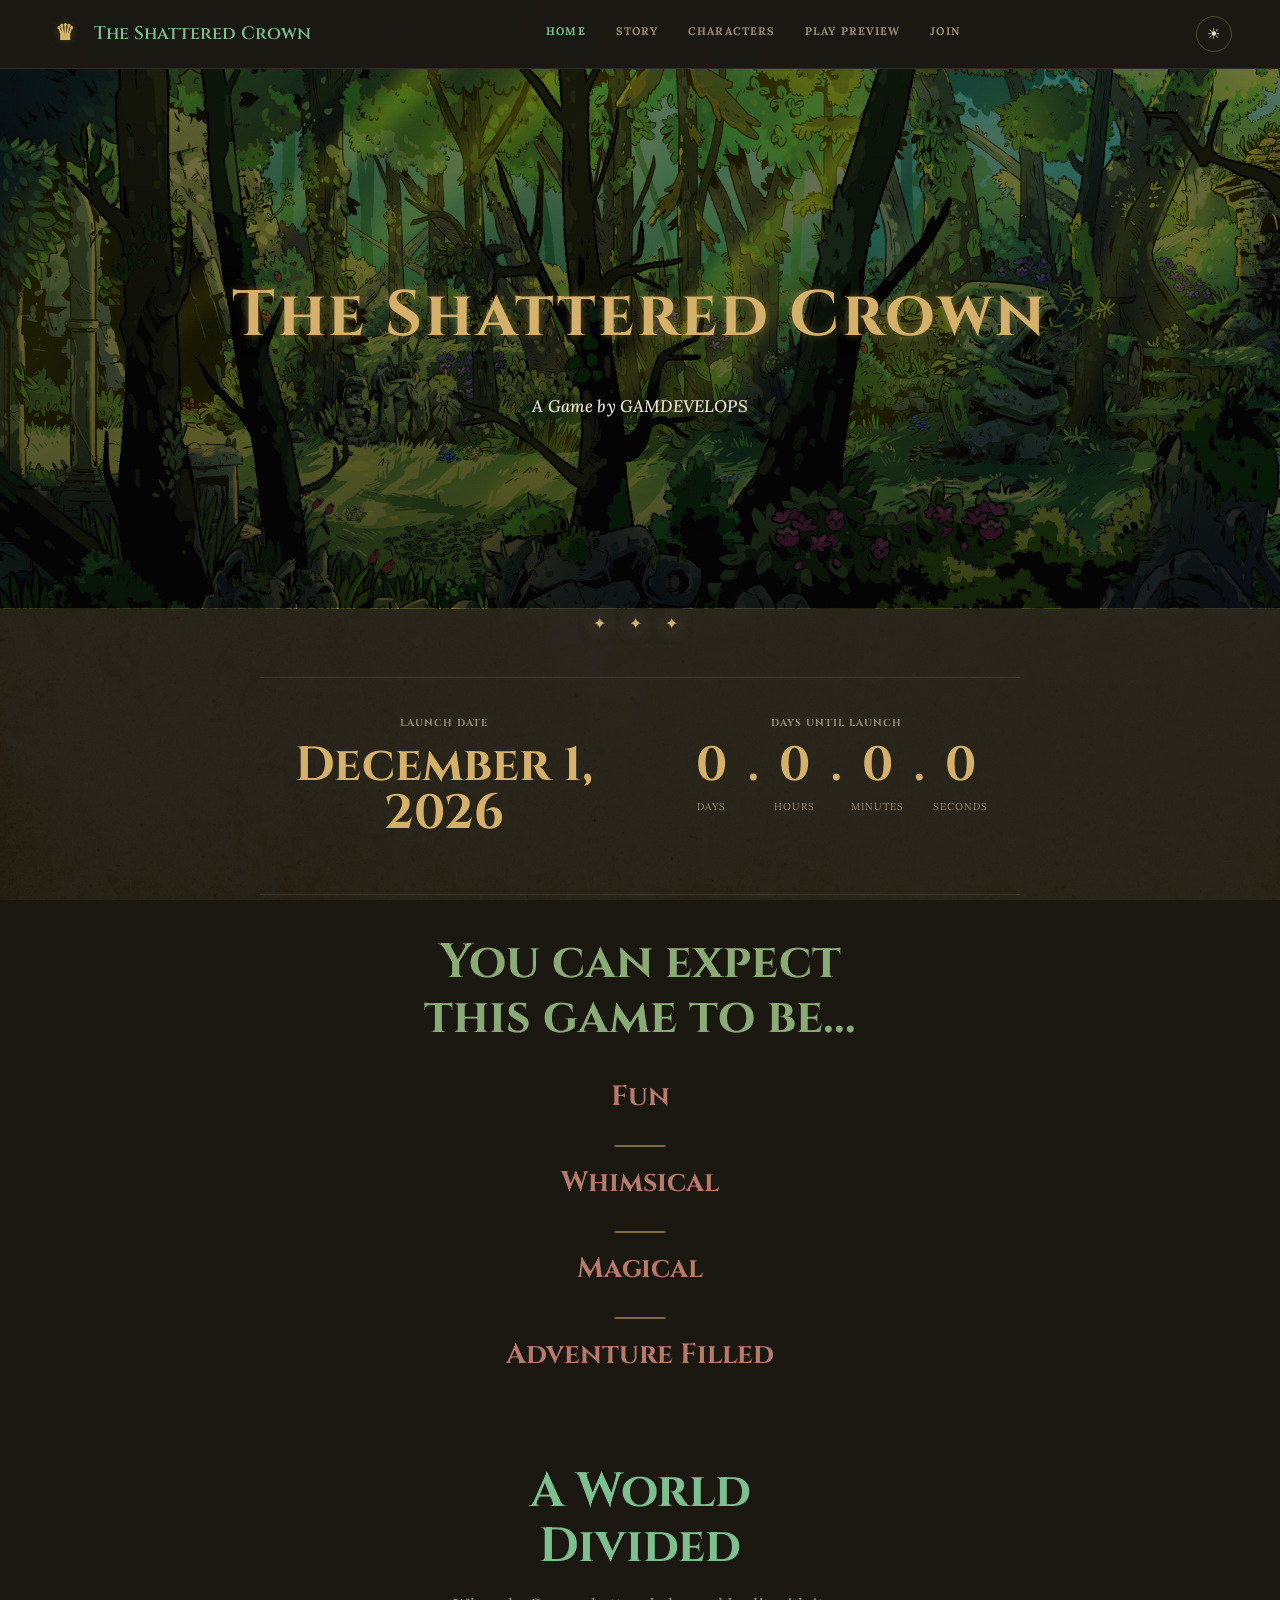
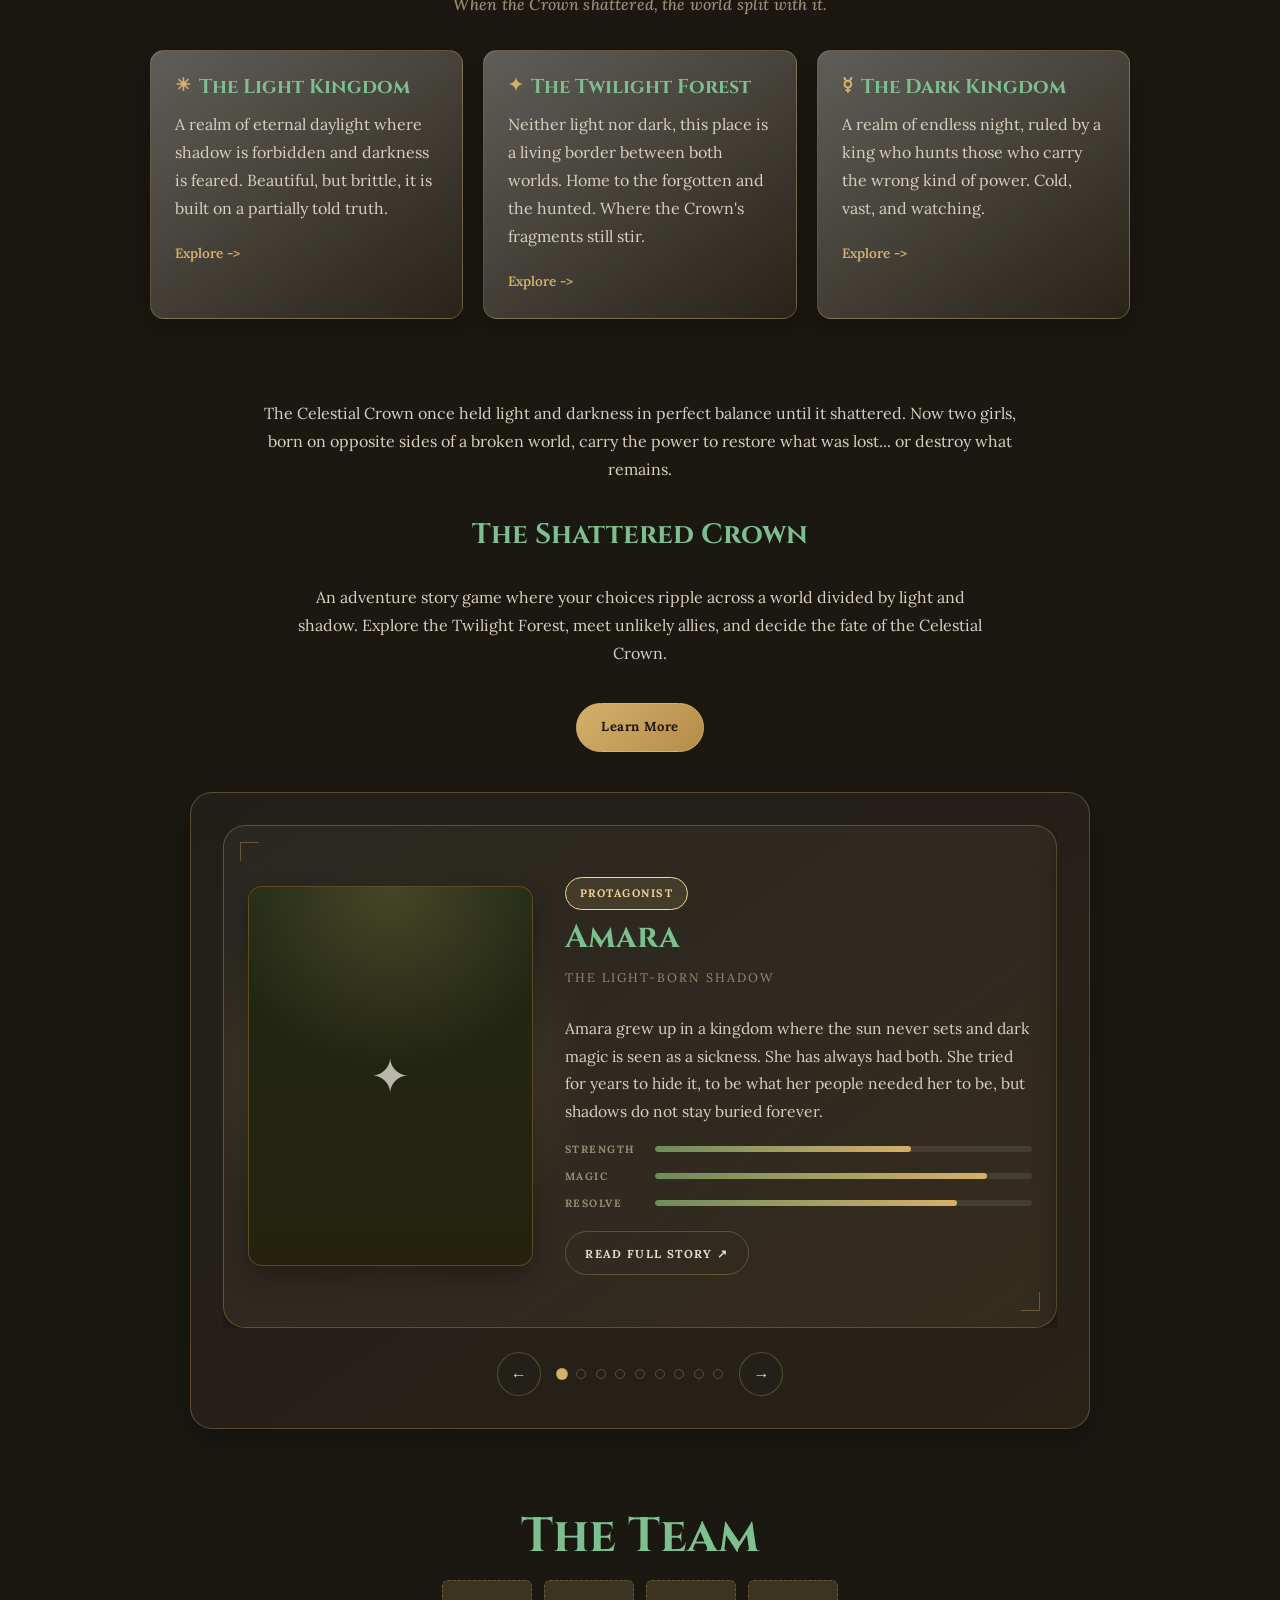
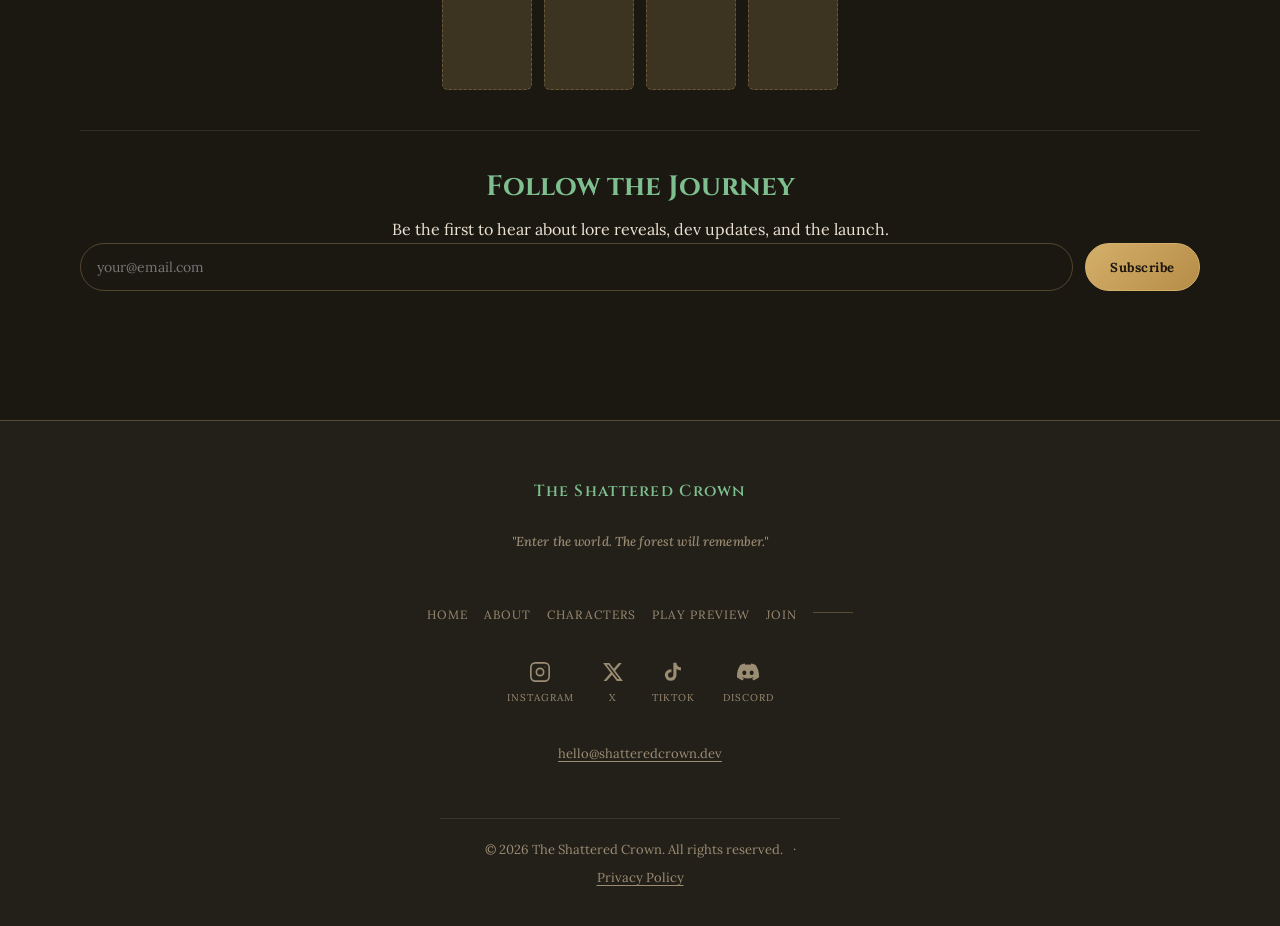
==== commit 7aa9448f: "Yeah" ====
--- a/index.html
+++ b/index.html
@@ -1,241 +1,244 @@
 <!DOCTYPE html>
-<html lang="en-ca" data-theme="light">
+<html lang="en-ca">
+
 <head>
-  <meta charset="UTF-8">
-  <meta name="viewport" content="width=device-width, initial-scale=1.0">
-  <meta name="description" content="The Shattered Crown - a fantasy RPG coming soon. Follow the journey before launch.">
-  <title>The Shattered Crown</title>
-  <link rel="stylesheet" href="shared.css">
-  <link rel="stylesheet" href="characters.css">
+    <meta charset="UTF-8">
+    <meta name="viewport" content="width=device-width, initial-scale=1.0">
+    <meta name="description" content="The Shattered Crown - a fantasy RPG coming soon. Follow the journey before launch.">
+    <title>The Shattered Crown</title>
+    <link rel="stylesheet" href="shared.css">
+    <link rel="stylesheet" href="characters.css">
 </head>
+
 <body class="home">
-  <div id="cursor">
-    <div id="cursor-dot"></div>
-    <div id="cursor-ring"></div>
-  </div>
-
-  <nav id="navbar">
-    <a class="nav-logo" href="index.html">
-      <span class="nav-logo-mark" aria-hidden="true">&#9819;</span>
-      <span>The Shattered Crown</span>
-    </a>
-
-    <div class="nav-links" id="navLinks">
-      <a href="index.html" class="active">Home</a>
-      <a href="story.html">Story</a>
-      <a href="characters.html">Characters</a>
-      <a href="playpreview.html">Play Preview</a>
-      <a href="contact.html">Join</a>
+    <div id="cursor">
+        <div id="cursor-dot"></div>
+        <div id="cursor-ring"></div>
     </div>
 
-    <div class="nav-right">
-      <button class="theme-toggle" id="themeToggle" aria-label="Toggle theme">&#9789;</button>
-      <button class="hamburger" id="hamburger" aria-expanded="false" aria-label="Open menu">
-        <span></span>
-        <span></span>
-        <span></span>
-      </button>
-    </div>
-  </nav>
-
-  <section class="hero">
-    <h1>The Shattered Crown</h1>
-    <p class="hero-subtitle">A Game by GAMDEVELOPS</p>
-  </section>
-
-  <main>
-    <div class="crown-divider fade-in" aria-hidden="true">&#10022; &#10022; &#10022;</div>
-    <section class="launch-box">
-      <div class="launch-inner">
-        <div class="launch-date-side">
-          <h2>Launch Date</h2>
-          <p id="launch-date">Loading launch date...</p>
-          <p id="message"></p>
-        </div>
-
-        <div class="countdown-side">
-          <h2>Days Until Launch</h2>
-          <div class="countdown">
-            <div><span id="days">0</span><small>Days</small></div>
-            <span class="countdown-sep" aria-hidden="true">.</span>
-            <div><span id="hours">0</span><small>Hours</small></div>
-            <span class="countdown-sep" aria-hidden="true">.</span>
-            <div><span id="minutes">0</span><small>Minutes</small></div>
-            <span class="countdown-sep" aria-hidden="true">.</span>
-            <div><span id="seconds">0</span><small>Seconds</small></div>
-          </div>
-        </div>
-      </div>
+    <nav id="navbar">
+        <a class="nav-logo" href="index.html">
+        <span class="nav-logo-mark" aria-hidden="true">&#9819;</span>
+        <span>The Shattered Crown</span>
+        </a>
+
+        <div class="nav-links" id="navLinks">
+        <a href="index.html" class="active">Home</a>
+        <a href="story.html">Story</a>
+        <a href="characters.html">Characters</a>
+        <a href="playpreview.html">Play Preview</a>
+        <a href="contact.html">Join</a>
+        </div>
+
+        <div class="nav-right">
+        <button class="theme-toggle" id="themeToggle" aria-label="Toggle theme">&#9789;</button>
+        <button class="hamburger" id="hamburger" aria-expanded="false" aria-label="Open menu">
+            <span></span>
+            <span></span>
+            <span></span>
+        </button>
+        </div>
+    </nav>
+
+    <section class="hero">
+        <h1>The Shattered Crown</h1>
+        <p class="hero-subtitle">A Game by GAMDEVELOPS</p>
     </section>
 
-    <!-- Moved descriptors up near the hero for tonal context -->
-    <section class="descriptors">
-      <h2 class="section-title">You can expect this game to be...</h2>
-      <h2>Fun</h2>
-      <div class="vert-line" aria-hidden="true"></div>
-      <h2>Whimsical</h2>
-      <div class="vert-line" aria-hidden="true"></div>
-      <h2>Magical</h2>
-      <div class="vert-line" aria-hidden="true"></div>
-      <h2>Adventure Filled</h2>
-    </section>
-
-    <!-- World intro moved up so newcomers see the kingdoms early -->
-    <section class="world-intro">
-      <h2 class="section-title">A World Divided</h2>
-      <p class="section-intro">
-        When the Crown shattered, the world split with it.
-      </p>
-
-      <div class="kingdom-cards">
-        <article class="kingdom-card kingdom-light">
-          <h3><span class="kingdom-card-icon" aria-hidden="true">&#9728;</span>The Light Kingdom</h3>
-          <p>
-            A realm of eternal daylight where shadow is forbidden and darkness is feared. Beautiful, but brittle, it is built on a partially told truth.
-          </p>
-          <a href="story.html" class="kingdom-link">Explore -&gt;</a>
+    <main>
+        <div class="crown-divider fade-in" aria-hidden="true">&#10022; &#10022; &#10022;</div>
+        <section class="launch-box">
+        <div class="launch-inner">
+            <div class="launch-date-side">
+            <h2>Launch Date</h2>
+            <p id="launch-date">Loading launch date...</p>
+            <p id="message"></p>
+            </div>
+
+            <div class="countdown-side">
+            <h2>Days Until Launch</h2>
+            <div class="countdown">
+                <div><span id="days">0</span><small>Days</small></div>
+                <span class="countdown-sep" aria-hidden="true">.</span>
+                <div><span id="hours">0</span><small>Hours</small></div>
+                <span class="countdown-sep" aria-hidden="true">.</span>
+                <div><span id="minutes">0</span><small>Minutes</small></div>
+                <span class="countdown-sep" aria-hidden="true">.</span>
+                <div><span id="seconds">0</span><small>Seconds</small></div>
+            </div>
+            </div>
+        </div>
+        </section>
+
+        <!-- Moved descriptors up near the hero for tonal context -->
+        <section class="descriptors">
+        <h2 class="section-title">You can expect this game to be...</h2>
+        <h2>Fun</h2>
+        <div class="vert-line" aria-hidden="true"></div>
+        <h2>Whimsical</h2>
+        <div class="vert-line" aria-hidden="true"></div>
+        <h2>Magical</h2>
+        <div class="vert-line" aria-hidden="true"></div>
+        <h2>Adventure Filled</h2>
+        </section>
+
+        <!-- World intro moved up so newcomers see the kingdoms early -->
+        <section class="world-intro">
+        <h2 class="section-title">A World Divided</h2>
+        <p class="section-intro">
+            When the Crown shattered, the world split with it.
+        </p>
+
+        <div class="kingdom-cards">
+            <article class="kingdom-card kingdom-light">
+            <h3><span class="kingdom-card-icon" aria-hidden="true">&#9728;</span>The Light Kingdom</h3>
+            <p>
+                A realm of eternal daylight where shadow is forbidden and darkness is feared. Beautiful, but brittle, it is built on a partially told truth.
+            </p>
+            <a href="story.html" class="kingdom-link">Explore -&gt;</a>
+            </article>
+
+            <article class="kingdom-card kingdom-twilight">
+            <h3><span class="kingdom-card-icon" aria-hidden="true">&#10022;</span>The Twilight Forest</h3>
+            <p>
+                Neither light nor dark, this place is a living border between both worlds. Home to the forgotten and the hunted. Where the Crown's fragments still stir.
+            </p>
+            <a href="story.html" class="kingdom-link">Explore -&gt;</a>
+            </article>
+
+            <article class="kingdom-card kingdom-dark">
+            <h3><span class="kingdom-card-icon" aria-hidden="true">&#9791;</span>The Dark Kingdom</h3>
+            <p>
+                A realm of endless night, ruled by a king who hunts those who carry the wrong kind of power. Cold, vast, and watching.
+            </p>
+            <a href="story.html" class="kingdom-link">Explore -&gt;</a>
+            </article>
+        </div>
+        </section>
+
+        <!-- Story blurb (moved just before characters) -->
+        <article class="story-teaser">
+        <p class="teaser-hook">
+            The Celestial Crown once held light and darkness in perfect balance until it shattered. Now two girls, born on opposite sides of a broken world, carry the power to restore what was lost... or destroy what remains.
+        </p>
+
+        <h2>The Shattered Crown</h2>
+        <p>
+            An adventure story game where your choices ripple across a world divided by light and shadow. Explore the Twilight Forest, meet unlikely allies, and decide the fate of the Celestial Crown.
+        </p>
+        <a href="story.html" class="btn">Learn More</a>
         </article>
 
-        <article class="kingdom-card kingdom-twilight">
-          <h3><span class="kingdom-card-icon" aria-hidden="true">&#10022;</span>The Twilight Forest</h3>
-          <p>
-            Neither light nor dark, this place is a living border between both worlds. Home to the forgotten and the hunted. Where the Crown's fragments still stir.
-          </p>
-          <a href="story.html" class="kingdom-link">Explore -&gt;</a>
-        </article>
-
-        <article class="kingdom-card kingdom-dark">
-          <h3><span class="kingdom-card-icon" aria-hidden="true">&#9791;</span>The Dark Kingdom</h3>
-          <p>
-            A realm of endless night, ruled by a king who hunts those who carry the wrong kind of power. Cold, vast, and watching.
-          </p>
-          <a href="story.html" class="kingdom-link">Explore -&gt;</a>
-        </article>
-      </div>
-    </section>
-
-    <!-- Story blurb (moved just before characters) -->
-    <article class="story-teaser">
-      <p class="teaser-hook">
-        The Celestial Crown once held light and darkness in perfect balance until it shattered. Now two girls, born on opposite sides of a broken world, carry the power to restore what was lost... or destroy what remains.
-      </p>
-
-      <h2>The Shattered Crown</h2>
-      <p>
-        An adventure story game where your choices ripple across a world divided by light and shadow. Explore the Twilight Forest, meet unlikely allies, and decide the fate of the Celestial Crown.
-      </p>
-      <a href="story.html" class="btn">Learn More</a>
-    </article>
-
-    <!-- Characters carousel appears after world + story -->
-    <section class="slider-section page-section fade-in" aria-label="Featured character">
-      <div class="slider-viewport">
-        <div class="slider-track" id="sliderTrack"></div>
-      </div>
-      <div class="slider-controls">
-        <button class="slider-btn" id="prevBtn" aria-label="Previous">&#8592;</button>
-        <div class="slider-dots" id="sliderDots"></div>
-        <button class="slider-btn" id="nextBtn" aria-label="Next">&#8594;</button>
-      </div>
-    </section>
-
-    <!-- Team moved after characters -->
-    <section class="member-images">
-      <h2 class="section-title">The Team</h2>
-
-      <div class="member-images-row">
-        <div class="member-img-item"><div class="member-img-placeholder" aria-label="Member portrait - coming soon"></div></div>
-        <div class="member-img-item"><div class="member-img-placeholder" aria-label="Member portrait - coming soon"></div></div>
-        <div class="member-img-item"><div class="member-img-placeholder" aria-label="Member portrait - coming soon"></div></div>
-        <div class="member-img-item"><div class="member-img-placeholder" aria-label="Member portrait - coming soon"></div></div>
-      </div>
-    </section>
-
-    <!-- Final call to action: mailing list -->
-    <section class="mailing-cta">
-      <h2>Follow the Journey</h2>
-      <p>Be the first to hear about lore reveals, dev updates, and the launch.</p>
-
-      <form class="mailing-form" id="mailing-form" novalidate>
-        <label for="mailing-email" class="sr-only">Email address</label>
-        <input
-          type="email"
-          id="mailing-email"
-          name="email"
-          placeholder="your@email.com"
-          autocomplete="email"
-          aria-describedby="mailing-form-msg"
-        >
-        <button type="submit" class="btn">Subscribe</button>
-      </form>
-      <p class="form-msg" id="mailing-form-msg" aria-live="polite"></p>
-    </section>
-  </main>
-
-  <footer class="site-footer">
-    <div class="footer-brand">
-      <p class="footer-logo">The Shattered Crown</p>
-      <p class="footer-tagline">"Enter the world. The forest will remember."</p>
-    </div>
-
-    <nav class="footer-nav" aria-label="Footer navigation">
-      <a href="index.html">Home</a>
-      <a href="story.html">About</a>
-      <a href="characters.html">Characters</a>
-      <a href="playpreview.html">Play Preview</a>
-      <a href="contact.html">Join</a>
-    </nav>
-
-    <div class="footer-socials">
-      <a href="https://instagram.com" aria-label="Instagram" class="social-link">
-        <svg xmlns="http://www.w3.org/2000/svg" viewBox="0 0 24 24" fill="none" stroke="currentColor" stroke-width="1.8" stroke-linecap="round" stroke-linejoin="round" aria-hidden="true">
-          <rect x="2" y="2" width="20" height="20" rx="5" ry="5"/>
-          <circle cx="12" cy="12" r="4"/>
-          <circle cx="17.5" cy="6.5" r="0.5" fill="currentColor" stroke="none"/>
-        </svg>
-        <span>Instagram</span>
-      </a>
-      <a href="https://twitter.com" aria-label="Twitter" class="social-link">
-        <svg xmlns="http://www.w3.org/2000/svg" viewBox="0 0 24 24" fill="currentColor" aria-hidden="true">
-          <path d="M18.244 2.25h3.308l-7.227 8.26 8.502 11.24H16.17l-5.214-6.817L4.99 21.75H1.68l7.73-8.835L1.254 2.25H8.08l4.713 6.231zm-1.161 17.52h1.833L7.084 4.126H5.117z"/>
-        </svg>
-        <span>X</span>
-      </a>
-      <a href="https://tiktok.com" target="_blank" aria-label="TikTok" class="social-link">
-        <svg xmlns="http://www.w3.org/2000/svg" viewBox="0 0 24 24" fill="currentColor" aria-hidden="true">
-          <path d="M19.59 6.69a4.83 4.83 0 0 1-3.77-4.25V2h-3.45v13.67a2.89 2.89 0 0 1-2.88 2.5 2.89 2.89 0 0 1-2.89-2.89 2.89 2.89 0 0 1 2.89-2.89c.28 0 .54.04.79.1V9.01a6.33 6.33 0 0 0-.79-.05 6.34 6.34 0 0 0-6.34 6.34 6.34 6.34 0 0 0 6.34 6.34 6.34 6.34 0 0 0 6.33-6.34V8.69a8.22 8.22 0 0 0 4.83 1.56V6.79a4.85 4.85 0 0 1-1.06-.1z"/>
-        </svg>
-        <span>TikTok</span>
-      </a>
-      <a href="https://discord.com" target="_blank" aria-label="Discord" class="social-link">
-        <svg xmlns="http://www.w3.org/2000/svg" viewBox="0 0 24 24" fill="currentColor" aria-hidden="true">
-          <path d="M20.317 4.37a19.791 19.791 0 0 0-4.885-1.515.074.074 0 0 0-.079.037c-.21.375-.444.864-.608 1.25a18.27 18.27 0 0 0-5.487 0 12.64 12.64 0 0 0-.617-1.25.077.077 0 0 0-.079-.037A19.736 19.736 0 0 0 3.677 4.37a.07.07 0 0 0-.032.027C.533 9.046-.32 13.58.099 18.057c.002.022.015.043.03.056a19.9 19.9 0 0 0 5.993 3.03.078.078 0 0 0 .084-.028c.462-.63.874-1.295 1.226-1.994a.076.076 0 0 0-.041-.106 13.107 13.107 0 0 1-1.872-.892.077.077 0 0 1-.008-.128 10.2 10.2 0 0 0 .372-.292.074.074 0 0 1 .077-.01c3.928 1.793 8.18 1.793 12.062 0a.074.074 0 0 1 .078.01c.12.098.246.198.373.292a.077.077 0 0 1-.006.127 12.299 12.299 0 0 1-1.873.892.077.077 0 0 0-.041.107c.36.698.772 1.362 1.225 1.993a.076.076 0 0 0 .084.028 19.839 19.839 0 0 0 6.002-3.03.077.077 0 0 0 .032-.054c.5-5.177-.838-9.674-3.549-13.66a.061.061 0 0 0-.031-.03zM8.02 15.33c-1.183 0-2.157-1.085-2.157-2.419 0-1.333.956-2.419 2.157-2.419 1.21 0 2.176 1.096 2.157 2.42 0 1.333-.956 2.418-2.157 2.418zm7.975 0c-1.183 0-2.157-1.085-2.157-2.419 0-1.333.955-2.419 2.157-2.419 1.21 0 2.176 1.096 2.157 2.42 0 1.333-.946 2.418-2.157 2.418z"/>
-        </svg>
-        <span>Discord</span>
-      </a>
-    </div>
-
-    <p class="footer-email">
-      <a href="mailto:hello@shatteredcrown.dev">hello@shatteredcrown.dev</a>
-    </p>
-
-    <div class="footer-legal">
-      <span>&copy; 2026 The Shattered Crown. All rights reserved.</span>
-      <span aria-hidden="true">&middot;</span>
-      <a href="privacy.html">Privacy Policy</a>
-    </div>
-  </footer>
-
-  <button id="backToTop" aria-label="Back to top">&#8593;</button>
-
-  <script src="shared.js"></script>
-  <script src="characters.js"></script>
-  <script>
-    // On the home page, clicking a character should go to the Characters page.
-    // Override the modal opener defined in characters.js to navigate instead.
-    window.openModal = function(index) {
-      window.location.href = 'characters.html';
-    };
-  </script>
+        <!-- Characters carousel appears after world + story -->
+        <section class="slider-section page-section fade-in" aria-label="Featured character">
+        <div class="slider-viewport">
+            <div class="slider-track" id="sliderTrack"></div>
+        </div>
+        <div class="slider-controls">
+            <button class="slider-btn" id="prevBtn" aria-label="Previous">&#8592;</button>
+            <div class="slider-dots" id="sliderDots"></div>
+            <button class="slider-btn" id="nextBtn" aria-label="Next">&#8594;</button>
+        </div>
+        </section>
+
+        <!-- Team moved after characters -->
+        <section class="member-images">
+        <h2 class="section-title">The Team</h2>
+
+        <div class="member-images-row">
+            <div class="member-img-item"><div class="member-img-placeholder" aria-label="Member portrait - coming soon"></div></div>
+            <div class="member-img-item"><div class="member-img-placeholder" aria-label="Member portrait - coming soon"></div></div>
+            <div class="member-img-item"><div class="member-img-placeholder" aria-label="Member portrait - coming soon"></div></div>
+            <div class="member-img-item"><div class="member-img-placeholder" aria-label="Member portrait - coming soon"></div></div>
+        </div>
+        </section>
+
+        <!-- Final call to action: mailing list -->
+        <section class="mailing-cta">
+        <h2>Follow the Journey</h2>
+        <p>Be the first to hear about lore reveals, dev updates, and the launch.</p>
+
+        <form class="mailing-form" id="mailing-form" novalidate>
+            <label for="mailing-email" class="sr-only">Email address</label>
+            <input
+            type="email"
+            id="mailing-email"
+            name="email"
+            placeholder="your@email.com"
+            autocomplete="email"
+            aria-describedby="mailing-form-msg"
+            >
+            <button type="submit" class="btn">Subscribe</button>
+        </form>
+        <p class="form-msg" id="mailing-form-msg" aria-live="polite"></p>
+        </section>
+    </main>
+
+    <footer class="site-footer">
+        <div class="footer-brand">
+        <p class="footer-logo">The Shattered Crown</p>
+        <p class="footer-tagline">"Enter the world. The forest will remember."</p>
+        </div>
+
+        <nav class="footer-nav" aria-label="Footer navigation">
+        <a href="index.html">Home</a>
+        <a href="story.html">About</a>
+        <a href="characters.html">Characters</a>
+        <a href="playpreview.html">Play Preview</a>
+        <a href="contact.html">Join</a>
+        </nav>
+
+        <div class="footer-socials">
+        <a href="https://instagram.com" aria-label="Instagram" class="social-link">
+            <svg xmlns="http://www.w3.org/2000/svg" viewBox="0 0 24 24" fill="none" stroke="currentColor" stroke-width="1.8" stroke-linecap="round" stroke-linejoin="round" aria-hidden="true">
+            <rect x="2" y="2" width="20" height="20" rx="5" ry="5"/>
+            <circle cx="12" cy="12" r="4"/>
+            <circle cx="17.5" cy="6.5" r="0.5" fill="currentColor" stroke="none"/>
+            </svg>
+            <span>Instagram</span>
+        </a>
+        <a href="https://twitter.com" aria-label="Twitter" class="social-link">
+            <svg xmlns="http://www.w3.org/2000/svg" viewBox="0 0 24 24" fill="currentColor" aria-hidden="true">
+            <path d="M18.244 2.25h3.308l-7.227 8.26 8.502 11.24H16.17l-5.214-6.817L4.99 21.75H1.68l7.73-8.835L1.254 2.25H8.08l4.713 6.231zm-1.161 17.52h1.833L7.084 4.126H5.117z"/>
+            </svg>
+            <span>X</span>
+        </a>
+        <a href="https://tiktok.com" target="_blank" aria-label="TikTok" class="social-link">
+            <svg xmlns="http://www.w3.org/2000/svg" viewBox="0 0 24 24" fill="currentColor" aria-hidden="true">
+            <path d="M19.59 6.69a4.83 4.83 0 0 1-3.77-4.25V2h-3.45v13.67a2.89 2.89 0 0 1-2.88 2.5 2.89 2.89 0 0 1-2.89-2.89 2.89 2.89 0 0 1 2.89-2.89c.28 0 .54.04.79.1V9.01a6.33 6.33 0 0 0-.79-.05 6.34 6.34 0 0 0-6.34 6.34 6.34 6.34 0 0 0 6.34 6.34 6.34 6.34 0 0 0 6.33-6.34V8.69a8.22 8.22 0 0 0 4.83 1.56V6.79a4.85 4.85 0 0 1-1.06-.1z"/>
+            </svg>
+            <span>TikTok</span>
+        </a>
+        <a href="https://discord.com" target="_blank" aria-label="Discord" class="social-link">
+            <svg xmlns="http://www.w3.org/2000/svg" viewBox="0 0 24 24" fill="currentColor" aria-hidden="true">
+            <path d="M20.317 4.37a19.791 19.791 0 0 0-4.885-1.515.074.074 0 0 0-.079.037c-.21.375-.444.864-.608 1.25a18.27 18.27 0 0 0-5.487 0 12.64 12.64 0 0 0-.617-1.25.077.077 0 0 0-.079-.037A19.736 19.736 0 0 0 3.677 4.37a.07.07 0 0 0-.032.027C.533 9.046-.32 13.58.099 18.057c.002.022.015.043.03.056a19.9 19.9 0 0 0 5.993 3.03.078.078 0 0 0 .084-.028c.462-.63.874-1.295 1.226-1.994a.076.076 0 0 0-.041-.106 13.107 13.107 0 0 1-1.872-.892.077.077 0 0 1-.008-.128 10.2 10.2 0 0 0 .372-.292.074.074 0 0 1 .077-.01c3.928 1.793 8.18 1.793 12.062 0a.074.074 0 0 1 .078.01c.12.098.246.198.373.292a.077.077 0 0 1-.006.127 12.299 12.299 0 0 1-1.873.892.077.077 0 0 0-.041.107c.36.698.772 1.362 1.225 1.993a.076.076 0 0 0 .084.028 19.839 19.839 0 0 0 6.002-3.03.077.077 0 0 0 .032-.054c.5-5.177-.838-9.674-3.549-13.66a.061.061 0 0 0-.031-.03zM8.02 15.33c-1.183 0-2.157-1.085-2.157-2.419 0-1.333.956-2.419 2.157-2.419 1.21 0 2.176 1.096 2.157 2.42 0 1.333-.956 2.418-2.157 2.418zm7.975 0c-1.183 0-2.157-1.085-2.157-2.419 0-1.333.955-2.419 2.157-2.419 1.21 0 2.176 1.096 2.157 2.42 0 1.333-.946 2.418-2.157 2.418z"/>
+            </svg>
+            <span>Discord</span>
+        </a>
+        </div>
+
+        <p class="footer-email">
+        <a href="mailto:hello@shatteredcrown.dev">hello@shatteredcrown.dev</a>
+        </p>
+
+        <div class="footer-legal">
+            <span>&copy; 2026 The Shattered Crown. All rights reserved.</span>
+            <span aria-hidden="true">&middot;</span>
+            <a href="privacy.html">Privacy Policy</a>
+        </div>
+    </footer>
+
+    <button id="backToTop" aria-label="Back to top">&#8593;</button>
+
+    <script src="shared.js"></script>
+    <script src="characters.js"></script>
+    <script>
+        // On the home page, clicking a character should go to the Characters page.
+        // Override the modal opener defined in characters.js to navigate instead.
+        window.openModal = function(index) {
+        window.location.href = 'characters.html';
+        };
+    </script>
 </body>
+
 </html>
--- a/shared.css
+++ b/shared.css
@@ -23,9 +23,9 @@
   --glow-gold: 0 0 18px rgba(212, 176, 106, 0.45);
   --nav-bg: rgba(245, 239, 224, 0.96);
   --error: #a83232;
-  --font-heading: 'Cinzel', 'Book Antiqua', Georgia, serif;
-  --font-body: 'Lora', 'Palatino Linotype', Georgia, serif;
-  --font-subheading: 'Lora', 'Trebuchet MS', sans-serif;
+  --font-heading: 'Cinzel', serif;
+  --font-body: 'Lora', serif;
+  --font-subheading: 'Lora', serif;
   --text-xs: 0.75rem;
   --text-sm: 0.95rem;
   --text-base: 1rem;
@@ -110,6 +110,12 @@
   cursor: none !important;
 }
 
+/* Keep home and story pages using the site's base background color (solid) */
+body.home,
+body.story {
+  background: var(--bg);
+}
+
 main {
   flex: 1;
 }
@@ -1260,6 +1266,14 @@
   .home-character-portrait { width: 100%; height: 220px; min-width: auto; }
 }
 
+/* Phone-specific: increase home track height and keep portrait fully visible (contain) */
+@media (max-width: 480px) {
+  .home-character-track { height: 60vh; }
+  .home-character-card { grid-template-columns: 44% 56%; transform: none; left: 0; }
+  .home-character-portrait { width: 100%; height: 60vh; min-width: auto; }
+  .home-character-portrait img { object-fit: contain; height: 100%; }
+}
+
 .member-img-placeholder {
   width: 90px;
   height: 110px;
--- a/characters.css
+++ b/characters.css
@@ -1,20 +1,10 @@
 body.characters {
-  background:
-    radial-gradient(circle at top left, rgba(18, 50, 35, 0.2), transparent 34%),
-    radial-gradient(circle at bottom right, rgba(183, 122, 107, 0.12), transparent 28%),
-    var(--bg);
-}
-
+  background: var(--bg);
+}
+
+/* remove decorative forest overlay on characters page for better text legibility */
 body.characters::before {
-  content: "";
-  position: fixed;
-  inset: 0;
-  background:
-    linear-gradient(rgba(10, 10, 10, 0.16), rgba(10, 10, 10, 0.08)),
-    url("assets/forest-bg.jpg") center top / cover no-repeat;
-  opacity: 0.16;
-  pointer-events: none;
-  z-index: -2;
+  display: none;
 }
 
 body.characters .page-header {
@@ -703,3 +693,90 @@
     padding: 0.95rem 1rem;
   }
 }
+
+/* Mobile phones: ensure full portrait is visible and place text to the side */
+@media (max-width: 480px) {
+  .slider-card {
+    grid-template-columns: 45% 55%;
+    align-items: start;
+    gap: 0.75rem;
+  }
+
+  .slider-portrait,
+  .portrait-img,
+  .slider-portrait-img,
+  .card-portrait-img,
+  .modal-portrait-img,
+  .modal-portrait-wrap img {
+    object-fit: contain;
+    width: 100%;
+    height: auto;
+    max-height: 72vh;
+  }
+
+  .slider-portrait {
+    margin: 0;
+  }
+
+  .modal-content {
+    display: grid;
+    grid-template-columns: 45% 55%;
+    gap: 0.75rem;
+    align-items: start;
+  }
+}
+
+/* For touch devices with larger screens (tablets/laptops with touch), show
+   a full character image and layout text to the side so the portrait is
+   clearly visible. This targets coarse pointers on reasonably wide viewports. */
+@media (pointer: coarse) and (min-width: 600px) {
+  .slider-card {
+    grid-template-columns: minmax(280px, 0.6fr) minmax(0, 1.4fr);
+    align-items: start;
+  }
+
+  .slider-portrait {
+    aspect-ratio: 3 / 4;
+    max-height: 80vh;
+  }
+
+  /* Modal: show image at left and text at right */
+  .modal-content {
+    display: grid;
+    grid-template-columns: 1fr 1fr;
+    gap: 1.25rem;
+    align-items: start;
+  }
+
+  .modal-portrait-wrap img {
+    height: 100%;
+    max-height: 80vh;
+    object-fit: cover;
+  }
+
+  .modal-lore {
+    border-left: 3px solid var(--accent-gold);
+    border-radius: 0 var(--radius-md) var(--radius-md) 0;
+    background: rgba(212, 176, 106, 0.08);
+    padding: 1.25rem;
+  }
+}
+
+/* Desktop: apply full-portrait layout only to the modal (read-full view).
+   Keep the main slider/rotating images unchanged on desktop. */
+@media (min-width: 900px) {
+  .modal-content {
+    display: grid;
+    grid-template-columns: 45% 55%;
+    gap: 1rem;
+    align-items: start;
+  }
+
+  .modal-portrait-wrap img,
+  .modal-portrait-img {
+    object-fit: contain;
+    width: 100%;
+    height: auto;
+    max-height: 80vh;
+  }
+}
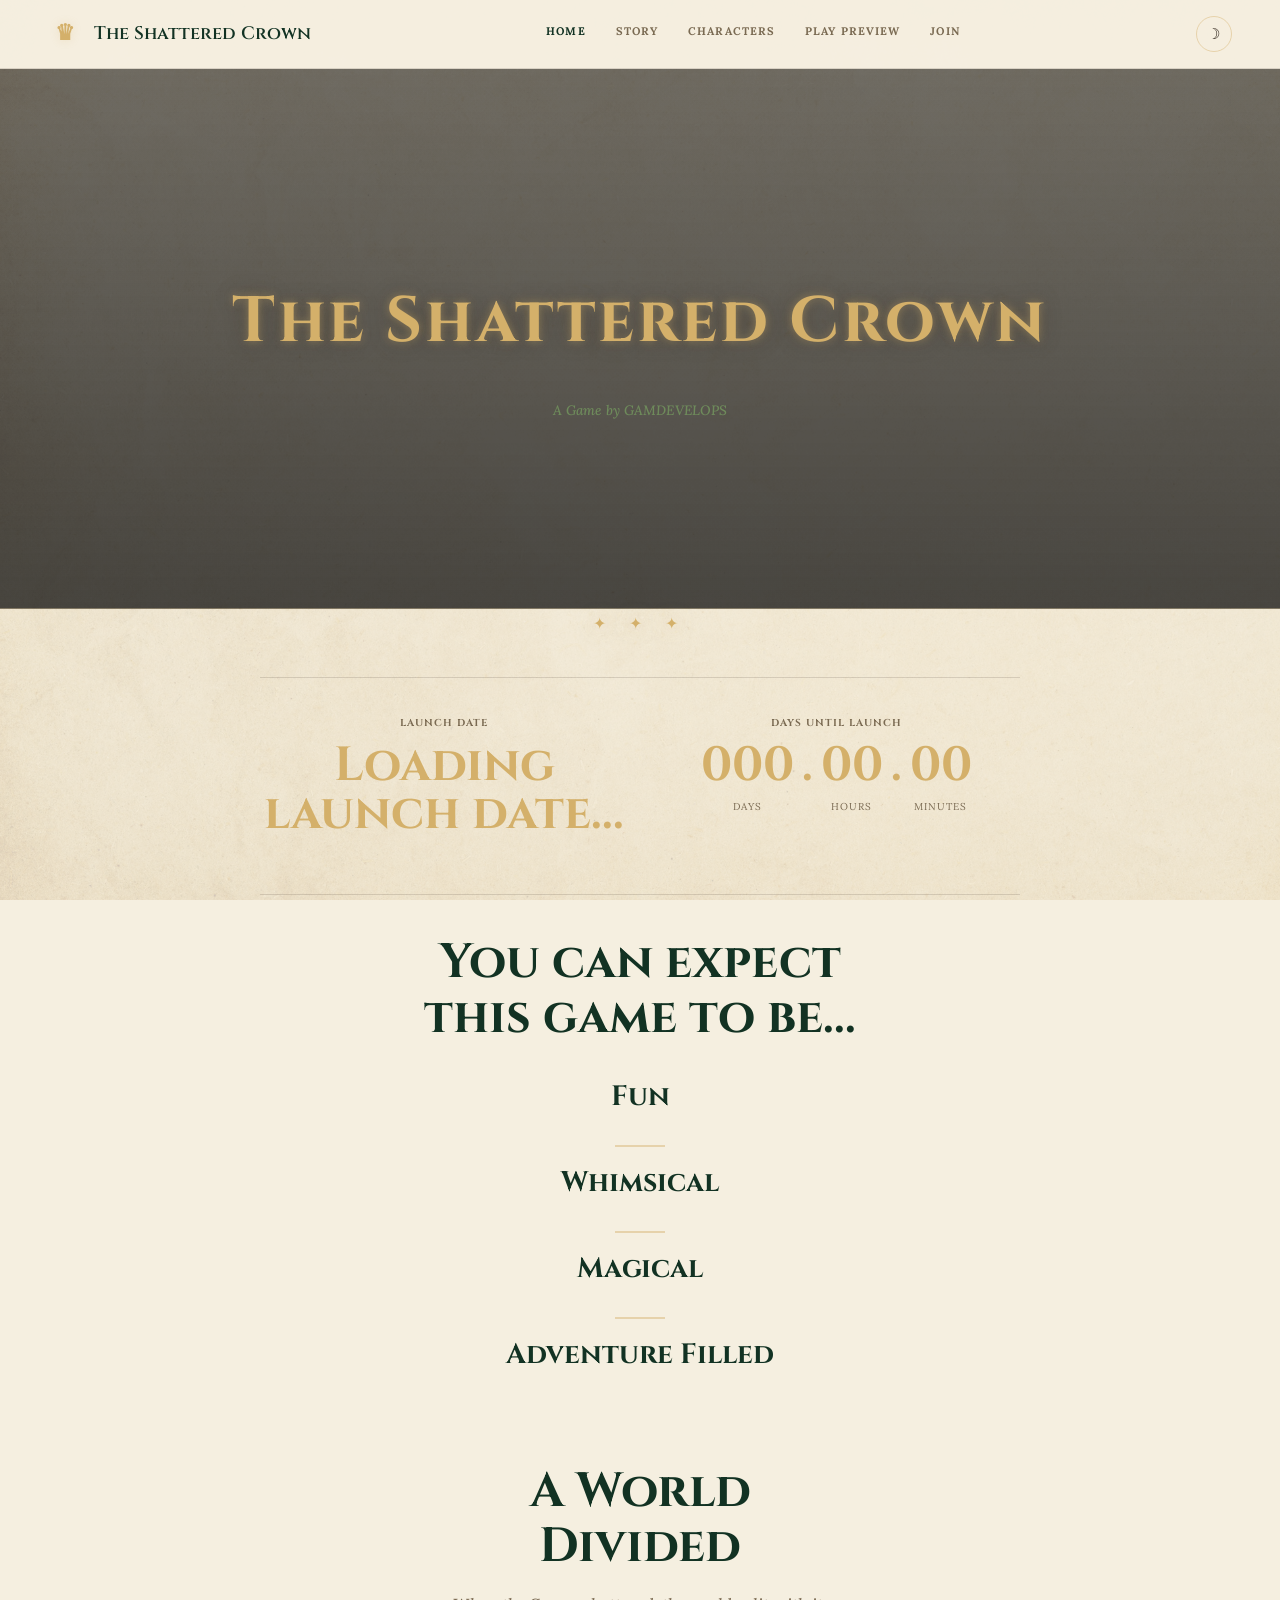
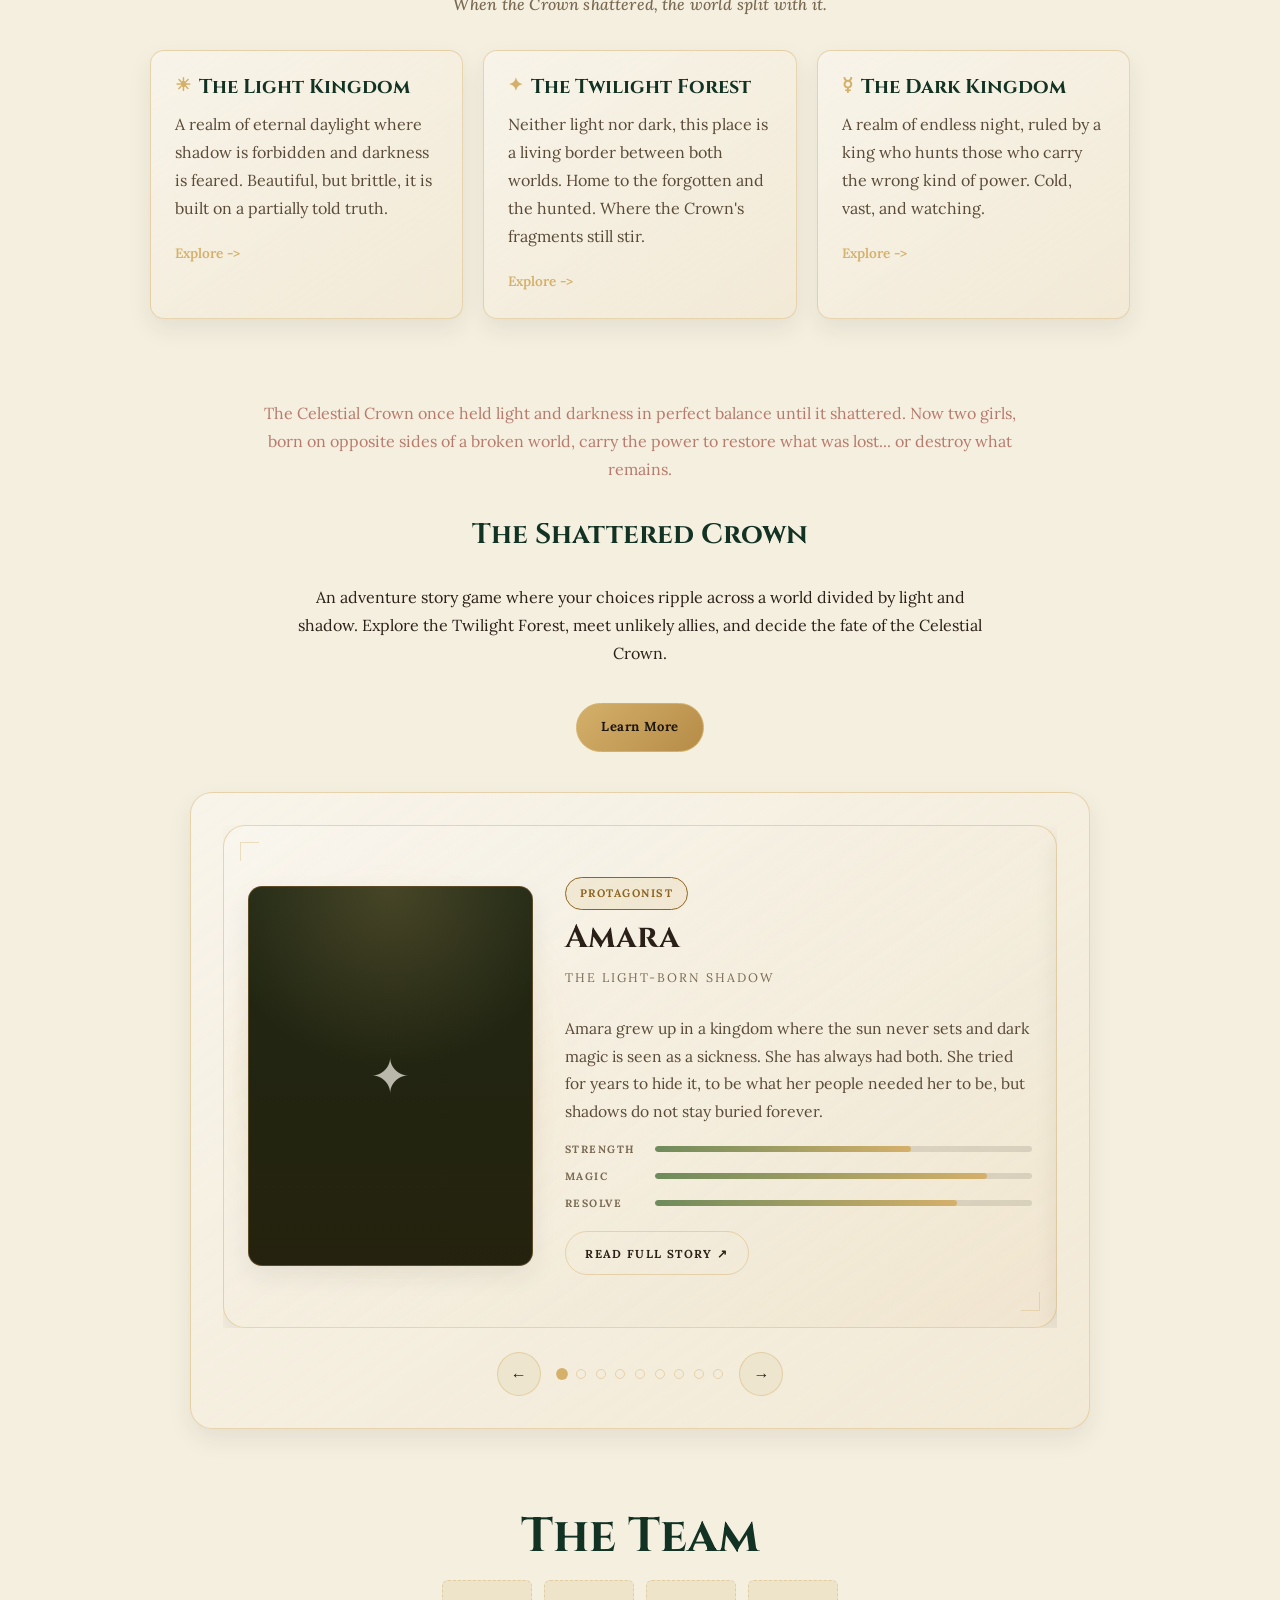
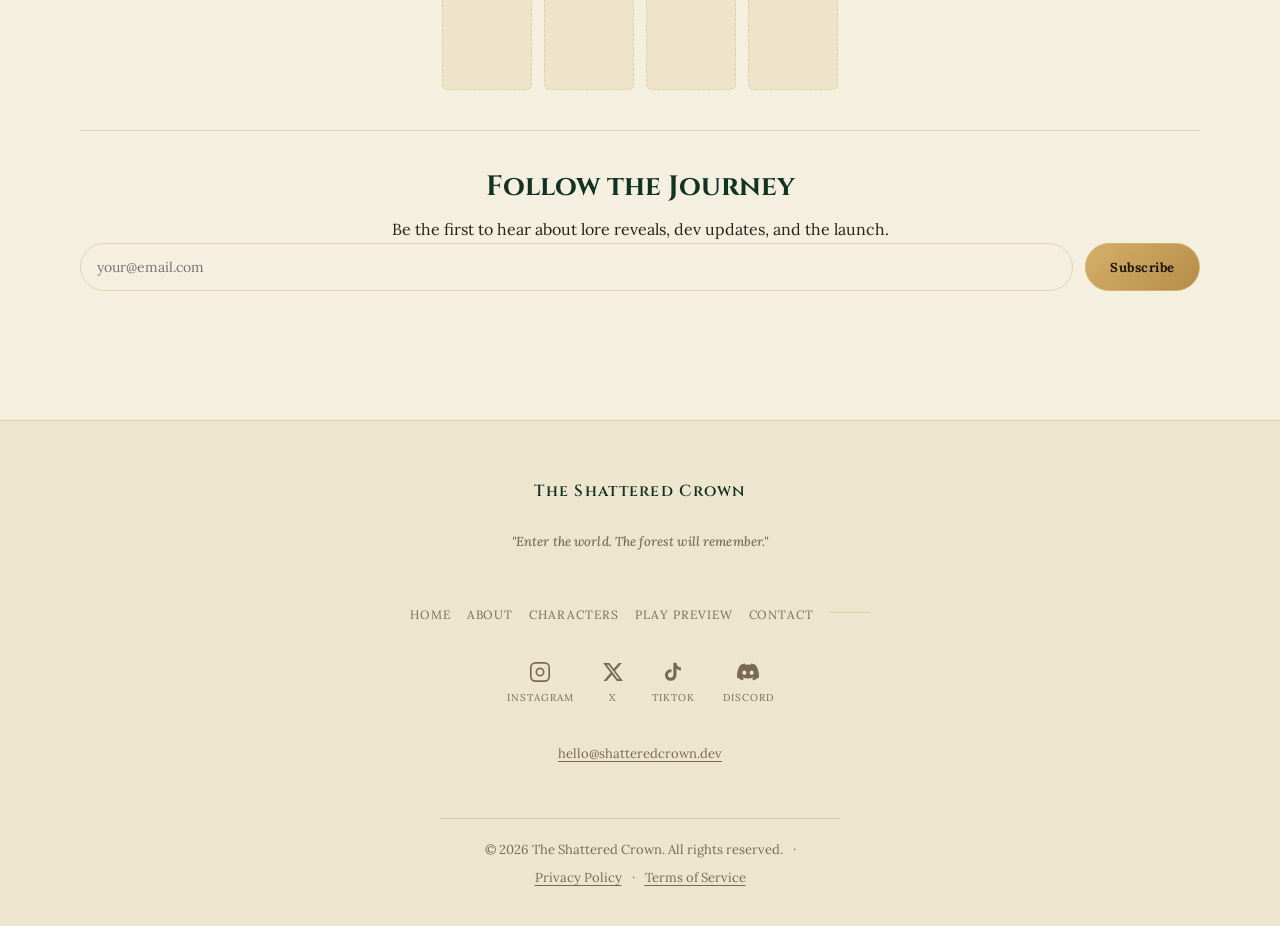
==== commit 5cfde1ae: "File and Code organization Fix the file organization, deleted duplicate files and put files in prope" ====
--- a/index.html
+++ b/index.html
@@ -1,77 +1,84 @@
 <!DOCTYPE html>
-<html lang="en-ca">
-
-<head>
+<html lang="en-ca" data-theme="light">
+
+  <head>
     <meta charset="UTF-8">
     <meta name="viewport" content="width=device-width, initial-scale=1.0">
     <meta name="description" content="The Shattered Crown - a fantasy RPG coming soon. Follow the journey before launch.">
     <title>The Shattered Crown</title>
-    <link rel="stylesheet" href="shared.css">
-    <link rel="stylesheet" href="characters.css">
-</head>
-
-<body class="home">
+    <link rel="stylesheet" href="css/style.css">
+    <link rel="stylesheet" href="css/index.css">
+    <link rel="stylesheet" href="css/characters.css">
+  </head>
+
+  <body class="home">
+
     <div id="cursor">
         <div id="cursor-dot"></div>
         <div id="cursor-ring"></div>
-    </div>
-
-    <nav id="navbar">
+      </div>
+
+      <!-- -----NAVIGATION----- -->
+      <nav id="navbar">
+
         <a class="nav-logo" href="index.html">
-        <span class="nav-logo-mark" aria-hidden="true">&#9819;</span>
-        <span>The Shattered Crown</span>
-        </a>
-
+          <span class="nav-logo-mark" aria-hidden="true">&#9819;</span>
+          <span>The Shattered Crown</span>
+        </a>
+
+        <!-- Nav Links -->
         <div class="nav-links" id="navLinks">
-        <a href="index.html" class="active">Home</a>
-        <a href="story.html">Story</a>
-        <a href="characters.html">Characters</a>
-        <a href="playpreview.html">Play Preview</a>
-        <a href="contact.html">Join</a>
-        </div>
-
+          <a href="index.html" class="active">Home</a>
+          <a href="story.html">Story</a>
+          <a href="characters.html">Characters</a>
+          <a href="playpreview.html">Play Preview</a>
+          <a href="contact.html" >Join</a>
+        </div>
+
+        <!-- Theme Toggle and Hamburger -->
         <div class="nav-right">
-        <button class="theme-toggle" id="themeToggle" aria-label="Toggle theme">&#9789;</button>
-        <button class="hamburger" id="hamburger" aria-expanded="false" aria-label="Open menu">
+          <button class="theme-toggle" id="themeToggle" aria-label="Toggle theme">&#9789;</button>
+          <button class="hamburger" id="hamburger" aria-expanded="false" aria-label="Open menu">
             <span></span>
             <span></span>
             <span></span>
-        </button>
-        </div>
-    </nav>
-
+          </button>
+        </div>
+
+      </nav>
+
+    <!-- -----HERO----- -->
     <section class="hero">
-        <h1>The Shattered Crown</h1>
-        <p class="hero-subtitle">A Game by GAMDEVELOPS</p>
+      <h1>The Shattered Crown</h1>
+      <p class="hero-subtitle">A Game by GAMDEVELOPS</p>
     </section>
 
+    <!-- -----MAIN----- -->
     <main>
-        <div class="crown-divider fade-in" aria-hidden="true">&#10022; &#10022; &#10022;</div>
-        <section class="launch-box">
+      <div class="crown-divider fade-in" aria-hidden="true">&#10022; &#10022; &#10022;</div>
+      <section class="launch-box">
         <div class="launch-inner">
-            <div class="launch-date-side">
+          <div class="launch-date-side">
             <h2>Launch Date</h2>
             <p id="launch-date">Loading launch date...</p>
             <p id="message"></p>
-            </div>
-
-            <div class="countdown-side">
+          </div>
+
+          <div class="countdown-side">
             <h2>Days Until Launch</h2>
             <div class="countdown">
-                <div><span id="days">0</span><small>Days</small></div>
-                <span class="countdown-sep" aria-hidden="true">.</span>
-                <div><span id="hours">0</span><small>Hours</small></div>
-                <span class="countdown-sep" aria-hidden="true">.</span>
-                <div><span id="minutes">0</span><small>Minutes</small></div>
-                <span class="countdown-sep" aria-hidden="true">.</span>
-                <div><span id="seconds">0</span><small>Seconds</small></div>
+              <div><span id="days">0</span><small>Days</small></div>
+              <span class="countdown-sep" aria-hidden="true">.</span>
+              <div><span id="hours">0</span><small>Hours</small></div>
+              <span class="countdown-sep" aria-hidden="true">.</span>
+              <div><span id="minutes">0</span><small>Minutes</small></div>
             </div>
-            </div>
-        </div>
-        </section>
-
-        <!-- Moved descriptors up near the hero for tonal context -->
-        <section class="descriptors">
+          </div>
+        </div>
+      </section>
+
+      <!-- Moved descriptors up near the hero for tonal context -->
+      <section class="descriptors">
         <h2 class="section-title">You can expect this game to be...</h2>
         <h2>Fun</h2>
         <div class="vert-line" aria-hidden="true"></div>
@@ -80,165 +87,176 @@
         <h2>Magical</h2>
         <div class="vert-line" aria-hidden="true"></div>
         <h2>Adventure Filled</h2>
-        </section>
-
-        <!-- World intro moved up so newcomers see the kingdoms early -->
-        <section class="world-intro">
+      </section>
+
+      <!-- World intro moved up so newcomers see the kingdoms early -->
+      <section class="world-intro">
         <h2 class="section-title">A World Divided</h2>
         <p class="section-intro">
-            When the Crown shattered, the world split with it.
+          When the Crown shattered, the world split with it.
         </p>
 
         <div class="kingdom-cards">
-            <article class="kingdom-card kingdom-light">
+          <article class="kingdom-card kingdom-light">
             <h3><span class="kingdom-card-icon" aria-hidden="true">&#9728;</span>The Light Kingdom</h3>
             <p>
-                A realm of eternal daylight where shadow is forbidden and darkness is feared. Beautiful, but brittle, it is built on a partially told truth.
+              A realm of eternal daylight where shadow is forbidden and darkness is feared. Beautiful, but brittle, it is built on a partially told truth.
             </p>
             <a href="story.html" class="kingdom-link">Explore -&gt;</a>
-            </article>
-
-            <article class="kingdom-card kingdom-twilight">
+          </article>
+
+          <article class="kingdom-card kingdom-twilight">
             <h3><span class="kingdom-card-icon" aria-hidden="true">&#10022;</span>The Twilight Forest</h3>
             <p>
-                Neither light nor dark, this place is a living border between both worlds. Home to the forgotten and the hunted. Where the Crown's fragments still stir.
+              Neither light nor dark, this place is a living border between both worlds. Home to the forgotten and the hunted. Where the Crown's fragments still stir.
             </p>
             <a href="story.html" class="kingdom-link">Explore -&gt;</a>
-            </article>
-
-            <article class="kingdom-card kingdom-dark">
+          </article>
+
+          <article class="kingdom-card kingdom-dark">
             <h3><span class="kingdom-card-icon" aria-hidden="true">&#9791;</span>The Dark Kingdom</h3>
             <p>
-                A realm of endless night, ruled by a king who hunts those who carry the wrong kind of power. Cold, vast, and watching.
+              A realm of endless night, ruled by a king who hunts those who carry the wrong kind of power. Cold, vast, and watching.
             </p>
             <a href="story.html" class="kingdom-link">Explore -&gt;</a>
-            </article>
-        </div>
-        </section>
-
-        <!-- Story blurb (moved just before characters) -->
-        <article class="story-teaser">
+          </article>
+        </div>
+      </section>
+
+      <!-- Story blurb (moved just before characters) -->
+      <article class="story-teaser">
         <p class="teaser-hook">
-            The Celestial Crown once held light and darkness in perfect balance until it shattered. Now two girls, born on opposite sides of a broken world, carry the power to restore what was lost... or destroy what remains.
+          The Celestial Crown once held light and darkness in perfect balance until it shattered. Now two girls, born on opposite sides of a broken world, carry the power to restore what was lost... or destroy what remains.
         </p>
 
         <h2>The Shattered Crown</h2>
         <p>
-            An adventure story game where your choices ripple across a world divided by light and shadow. Explore the Twilight Forest, meet unlikely allies, and decide the fate of the Celestial Crown.
+          An adventure story game where your choices ripple across a world divided by light and shadow. Explore the Twilight Forest, meet unlikely allies, and decide the fate of the Celestial Crown.
         </p>
         <a href="story.html" class="btn">Learn More</a>
-        </article>
-
-        <!-- Characters carousel appears after world + story -->
-        <section class="slider-section page-section fade-in" aria-label="Featured character">
+      </article>
+
+      <!-- Characters carousel appears after world + story -->
+      <section class="slider-section page-section fade-in" aria-label="Featured character">
         <div class="slider-viewport">
-            <div class="slider-track" id="sliderTrack"></div>
+          <div class="slider-track" id="sliderTrack"></div>
         </div>
         <div class="slider-controls">
-            <button class="slider-btn" id="prevBtn" aria-label="Previous">&#8592;</button>
-            <div class="slider-dots" id="sliderDots"></div>
-            <button class="slider-btn" id="nextBtn" aria-label="Next">&#8594;</button>
-        </div>
-        </section>
-
-        <!-- Team moved after characters -->
-        <section class="member-images">
+          <button class="slider-btn" id="prevBtn" aria-label="Previous">&#8592;</button>
+          <div class="slider-dots" id="sliderDots"></div>
+          <button class="slider-btn" id="nextBtn" aria-label="Next">&#8594;</button>
+        </div>
+      </section>
+
+      <!-- Team moved after characters -->
+      <section class="member-images">
         <h2 class="section-title">The Team</h2>
 
         <div class="member-images-row">
-            <div class="member-img-item"><div class="member-img-placeholder" aria-label="Member portrait - coming soon"></div></div>
-            <div class="member-img-item"><div class="member-img-placeholder" aria-label="Member portrait - coming soon"></div></div>
-            <div class="member-img-item"><div class="member-img-placeholder" aria-label="Member portrait - coming soon"></div></div>
-            <div class="member-img-item"><div class="member-img-placeholder" aria-label="Member portrait - coming soon"></div></div>
-        </div>
-        </section>
-
-        <!-- Final call to action: mailing list -->
-        <section class="mailing-cta">
+          <div class="member-img-item"><div class="member-img-placeholder" aria-label="Member portrait - coming soon"></div></div>
+          <div class="member-img-item"><div class="member-img-placeholder" aria-label="Member portrait - coming soon"></div></div>
+          <div class="member-img-item"><div class="member-img-placeholder" aria-label="Member portrait - coming soon"></div></div>
+          <div class="member-img-item"><div class="member-img-placeholder" aria-label="Member portrait - coming soon"></div></div>
+        </div>
+      </section>
+
+      <!-- Final call to action: mailing list -->
+      <section class="mailing-cta">
         <h2>Follow the Journey</h2>
         <p>Be the first to hear about lore reveals, dev updates, and the launch.</p>
 
         <form class="mailing-form" id="mailing-form" novalidate>
-            <label for="mailing-email" class="sr-only">Email address</label>
-            <input
+          <label for="mailing-email" class="sr-only">Email address</label>
+          <input
             type="email"
             id="mailing-email"
             name="email"
             placeholder="your@email.com"
             autocomplete="email"
             aria-describedby="mailing-form-msg"
-            >
-            <button type="submit" class="btn">Subscribe</button>
+          >
+          <button type="submit" class="btn">Subscribe</button>
         </form>
         <p class="form-msg" id="mailing-form-msg" aria-live="polite"></p>
-        </section>
+      </section>
     </main>
 
+    <!-- Footer -->
     <footer class="site-footer">
-        <div class="footer-brand">
+
+      <div class="footer-brand">
         <p class="footer-logo">The Shattered Crown</p>
         <p class="footer-tagline">"Enter the world. The forest will remember."</p>
-        </div>
-
-        <nav class="footer-nav" aria-label="Footer navigation">
+      </div>
+
+      <nav class="footer-nav">
         <a href="index.html">Home</a>
         <a href="story.html">About</a>
         <a href="characters.html">Characters</a>
-        <a href="playpreview.html">Play Preview</a>
-        <a href="contact.html">Join</a>
-        </nav>
-
-        <div class="footer-socials">
+        <a href="preview.html">Play Preview</a>
+        <a href="contact.html">Contact</a>
+      </nav>
+
+      <!-- Social Media 
+        AI assisted for SVG icons-->
+      <div class="footer-socials">
         <a href="https://instagram.com" aria-label="Instagram" class="social-link">
-            <svg xmlns="http://www.w3.org/2000/svg" viewBox="0 0 24 24" fill="none" stroke="currentColor" stroke-width="1.8" stroke-linecap="round" stroke-linejoin="round" aria-hidden="true">
+          <svg xmlns="http://www.w3.org/2000/svg" viewBox="0 0 24 24" fill="none" stroke="currentColor" stroke-width="1.8" stroke-linecap="round" stroke-linejoin="round" aria-hidden="true">
             <rect x="2" y="2" width="20" height="20" rx="5" ry="5"/>
             <circle cx="12" cy="12" r="4"/>
             <circle cx="17.5" cy="6.5" r="0.5" fill="currentColor" stroke="none"/>
-            </svg>
-            <span>Instagram</span>
-        </a>
+          </svg>
+          <span>Instagram</span>
+        </a>
+
         <a href="https://twitter.com" aria-label="Twitter" class="social-link">
-            <svg xmlns="http://www.w3.org/2000/svg" viewBox="0 0 24 24" fill="currentColor" aria-hidden="true">
+          <svg xmlns="http://www.w3.org/2000/svg" viewBox="0 0 24 24" fill="currentColor" aria-hidden="true">
             <path d="M18.244 2.25h3.308l-7.227 8.26 8.502 11.24H16.17l-5.214-6.817L4.99 21.75H1.68l7.73-8.835L1.254 2.25H8.08l4.713 6.231zm-1.161 17.52h1.833L7.084 4.126H5.117z"/>
-            </svg>
-            <span>X</span>
-        </a>
+          </svg>
+          <span>X</span>
+        </a>
+
         <a href="https://tiktok.com" target="_blank" aria-label="TikTok" class="social-link">
-            <svg xmlns="http://www.w3.org/2000/svg" viewBox="0 0 24 24" fill="currentColor" aria-hidden="true">
+          <svg xmlns="http://www.w3.org/2000/svg" viewBox="0 0 24 24" fill="currentColor" aria-hidden="true">
             <path d="M19.59 6.69a4.83 4.83 0 0 1-3.77-4.25V2h-3.45v13.67a2.89 2.89 0 0 1-2.88 2.5 2.89 2.89 0 0 1-2.89-2.89 2.89 2.89 0 0 1 2.89-2.89c.28 0 .54.04.79.1V9.01a6.33 6.33 0 0 0-.79-.05 6.34 6.34 0 0 0-6.34 6.34 6.34 6.34 0 0 0 6.34 6.34 6.34 6.34 0 0 0 6.33-6.34V8.69a8.22 8.22 0 0 0 4.83 1.56V6.79a4.85 4.85 0 0 1-1.06-.1z"/>
-            </svg>
-            <span>TikTok</span>
-        </a>
+          </svg>
+          <span>TikTok</span>
+        </a>
+
         <a href="https://discord.com" target="_blank" aria-label="Discord" class="social-link">
-            <svg xmlns="http://www.w3.org/2000/svg" viewBox="0 0 24 24" fill="currentColor" aria-hidden="true">
+          <svg xmlns="http://www.w3.org/2000/svg" viewBox="0 0 24 24" fill="currentColor" aria-hidden="true">
             <path d="M20.317 4.37a19.791 19.791 0 0 0-4.885-1.515.074.074 0 0 0-.079.037c-.21.375-.444.864-.608 1.25a18.27 18.27 0 0 0-5.487 0 12.64 12.64 0 0 0-.617-1.25.077.077 0 0 0-.079-.037A19.736 19.736 0 0 0 3.677 4.37a.07.07 0 0 0-.032.027C.533 9.046-.32 13.58.099 18.057c.002.022.015.043.03.056a19.9 19.9 0 0 0 5.993 3.03.078.078 0 0 0 .084-.028c.462-.63.874-1.295 1.226-1.994a.076.076 0 0 0-.041-.106 13.107 13.107 0 0 1-1.872-.892.077.077 0 0 1-.008-.128 10.2 10.2 0 0 0 .372-.292.074.074 0 0 1 .077-.01c3.928 1.793 8.18 1.793 12.062 0a.074.074 0 0 1 .078.01c.12.098.246.198.373.292a.077.077 0 0 1-.006.127 12.299 12.299 0 0 1-1.873.892.077.077 0 0 0-.041.107c.36.698.772 1.362 1.225 1.993a.076.076 0 0 0 .084.028 19.839 19.839 0 0 0 6.002-3.03.077.077 0 0 0 .032-.054c.5-5.177-.838-9.674-3.549-13.66a.061.061 0 0 0-.031-.03zM8.02 15.33c-1.183 0-2.157-1.085-2.157-2.419 0-1.333.956-2.419 2.157-2.419 1.21 0 2.176 1.096 2.157 2.42 0 1.333-.956 2.418-2.157 2.418zm7.975 0c-1.183 0-2.157-1.085-2.157-2.419 0-1.333.955-2.419 2.157-2.419 1.21 0 2.176 1.096 2.157 2.42 0 1.333-.946 2.418-2.157 2.418z"/>
-            </svg>
-            <span>Discord</span>
-        </a>
-        </div>
-
-        <p class="footer-email">
+          </svg>
+          <span>Discord</span>
+        </a>
+      </div>
+
+      <p class="footer-email">
         <a href="mailto:hello@shatteredcrown.dev">hello@shatteredcrown.dev</a>
-        </p>
-
-        <div class="footer-legal">
-            <span>&copy; 2026 The Shattered Crown. All rights reserved.</span>
-            <span aria-hidden="true">&middot;</span>
-            <a href="privacy.html">Privacy Policy</a>
-        </div>
+      </p>
+
+      <div class="footer-legal">
+        <span>&copy; 2026 The Shattered Crown. All rights reserved.</span>
+        <span class="footer-legal-sep" aria-hidden="true">&middot;</span>
+        <a href="privacy.html">Privacy Policy</a>
+        <span class="footer-legal-sep" aria-hidden="true">&middot;</span>
+        <a href="terms.html">Terms of Service</a>
+      </div>
+
     </footer>
 
     <button id="backToTop" aria-label="Back to top">&#8593;</button>
 
-    <script src="shared.js"></script>
-    <script src="characters.js"></script>
+    <script src="js/main.js"></script>
+    <script src="js/characters.js"></script>
+    <script src="js/home.js"></script>
     <script>
-        // On the home page, clicking a character should go to the Characters page.
-        // Override the modal opener defined in characters.js to navigate instead.
-        window.openModal = function(index) {
+      // On the home page, clicking a character should go to the Characters page.
+      // Override the modal opener defined in characters.js to navigate instead.
+      window.openModal = function(index) {
         window.location.href = 'characters.html';
-        };
+      };
     </script>
-</body>
-
+
+  </body>
 </html>
--- a/css/style.css
+++ b/css/style.css
@@ -0,0 +1,927 @@
+/* Mobile First Design */
+/* Resposive for tablets/ipads/computers lower in the page */
+
+@import url('https://fonts.googleapis.com/css2?family=Cinzel:wght@400;600;700&family=Lora:ital,wght@0,400;0,500;1,400&display=swap');
+
+/* ===========================
+GLOBAL STYLES
+============================ */
+:root {
+    /* Light theme (default) */
+    --bg: #f5efe0;
+    --bg-alt: #ede5ce;
+
+     /* ── Text ── */
+    --text: #2b2017;
+    --text-muted: #7a6a52;
+    --text-soft: #5a4a38;
+
+    /* ── Accent colors ── */
+    --accent: #5c7a4e;
+    --accent-hover: #486040;
+    --primary-green: #123223;
+    --logo-light-green: #7dbf8e;
+    --secondary-green: #6e8b5b;
+    --accent-gold: #d4b06a;
+    --accent-rose: #b77a6b;
+
+    /*-- Borders and Shadows --*/
+    --border: rgba(43, 32, 23, 0.14);
+    --border-gold: rgba(212, 176, 106, 0.45);
+    --divider: rgba(43, 32, 23, 0.14);
+    --shadow-sm: 0 10px 24px rgba(43, 32, 23, 0.08);
+    --shadow-md: 0 18px 40px rgba(43, 32, 23, 0.12);
+    --shadow-lg: 0 24px 60px rgba(43, 32, 23, 0.16);
+    --glow-gold: 0 0 18px rgba(212, 176, 106, 0.45);
+    
+    /* Nav */
+    --nav-bg: rgba(245, 239, 224, 0.96);
+
+    /* Error color for forms */
+    --error: #a83232;
+
+    /* ── Typography ── */
+    --font-heading: 'Cinzel', serif;
+    --font-body: 'Lora', serif;
+    --font-subheading: 'Lora', serif;
+
+    /* ── Scale ── */
+    --text-xs: 0.75rem;
+    --text-sm: 0.95rem;
+    --text-base: 1rem;
+    --text-lg: 1.125rem;
+    --text-xl: 1.5rem;
+    --text-2xl: 2.25rem;
+    --leading-relaxed: 1.75;
+
+    /* ── Spacing ── */
+    --space-xs: 0.4rem;
+    --space-sm: 0.75rem;
+    --space-md: 1rem;
+    --space-lg: 1.5rem;
+    --space-xl: 2.5rem;
+    --space-2xl: 4rem;
+
+    /* ── Radius ── */
+    --radius-sm: 4px;
+    --radius-md: 14px;
+    --radius-lg: 22px;
+    --radius-xl: 30px;
+
+    /* ── Motion ── */
+    --transition-fast: 160ms ease;
+    --transition-normal: 240ms ease;
+
+    /* ── Parchment texture opacity ── */
+    --parchment-body-opacity: 0.17;
+    }
+
+    /* Dark theme overrides */
+    [data-theme="dark"] {
+    --bg: #1b1812;
+    --bg-alt: #232019;
+    --text: #e6dcc8;
+    --text-primary: #ebe1d2;
+    --text-muted: #9b8c74;
+    --text-soft: #d8cfbf;
+    --accent: #8aaa76;
+    --accent-hover: #a2c28e;
+    --primary-green: #8aaa76;
+    --border: rgba(230, 220, 200, 0.11);
+    --border-gold: rgba(212, 176, 106, 0.3);
+    --divider: rgba(212, 176, 106, 0.18);
+    --nav-bg: rgba(27, 24, 18, 0.96);
+    --shadow-sm: 0 10px 24px rgba(0, 0, 0, 0.28);
+    --shadow-md: 0 18px 40px rgba(0, 0, 0, 0.34);
+    --shadow-lg: 0 24px 60px rgba(0, 0, 0, 0.4);
+    --error: #d16060;
+
+    --parchment-body-opacity: 0.08;
+}
+
+/* -- -----------------------------
+Global Resets and Base Styles 
+-------------------------------- */
+* {
+    margin: 0;
+    padding: 0;
+    box-sizing: border-box;
+}
+
+html {
+    scroll-behavior: smooth;
+    font-size: 16px;
+}
+
+body {
+    background: var(--bg);
+    color: var(--text);
+    font-family: var(--font-body);
+    display: flex;
+    flex-direction: column;
+    min-height: 100vh;
+    line-height: 1.75;
+}
+
+body::after {
+    content: "";
+    position: fixed;
+    inset: 0;
+    background-image: url("/assets/parchment-texture.jpg");
+    background-size: cover;
+    opacity: var(--parchment-body-opacity);
+    pointer-events: none;
+    z-index: -1;
+}
+
+body.has-custom-cursor {
+    cursor: none;
+}
+
+body.has-custom-cursor,
+body.has-custom-cursor * {
+    cursor: none !important;
+}
+
+main {
+    flex: 1;
+}
+
+img {
+    max-width: 100%;
+    display: block;
+}
+
+a {
+    color: var(--accent);
+    text-decoration: none;
+}
+
+ul,
+ol {
+    list-style: none;
+}
+
+p {
+    font-family: var(--font-body);
+    line-height: var(--leading-relaxed);
+    color: var(--text-primary);
+    margin: 0 0 1rem;
+    max-width: 70ch;
+}
+
+
+/* -- -----------------------------
+Headings and Typography 
+-------------------------------- */
+.page-header {
+    background:
+        linear-gradient(rgba(10, 10, 10, 0.42), rgba(10, 10, 10, 0.7)),
+        url("/assets/forest-bg.jpg") center 36%/cover no-repeat;
+}
+
+/* Large display titles */
+.title-display {
+    font-size: clamp(1.9rem, 5vw, 3rem); /* clamp(min, preferred, max) Responsive font size that scales between 1.9rem and 3rem based on viewport width */
+    letter-spacing: 0.01em;
+}
+
+/* Section headings */
+.title-heading {
+    font-size: clamp(1.3rem, 2.5vw, 1.75rem);
+    font-weight: 600;
+}
+
+h1, h2, h3, h4 {
+    font-family: var(--font-heading);
+    font-weight: 700;
+    margin: 0 0 var(--space-sm);
+    line-height: 1.15;
+}
+
+/* Base h2 style used across all sections */
+h2 {
+    font-size: clamp(1.3rem, 2.5vw, 1.75rem);
+    color: var(--primary-green);
+}
+
+/* h3 used in cards and sub-sections */
+h3 {
+    font-size: clamp(1rem, 2vw, 1.25rem);
+    color: var(--primary-green);
+}
+
+[data-theme="dark"] h2,
+[data-theme="dark"] h3 {
+    color: var(--logo-light-green);
+}
+
+.section-label {
+    display: block;
+    font-size: 10px;
+    font-weight: 700;
+    letter-spacing: 0.18em;
+    text-transform: uppercase;
+    color: var(--text-muted);
+    margin-bottom: 10px;
+}
+
+/* Crown divider: three stars used between sections */
+.crown-divider {
+    margin: 0 auto var(--space-xl);
+    text-align: center;
+    color: var(--accent-gold);
+    letter-spacing: 0.6rem;
+    font-size: 1rem;
+    text-shadow: 0 0 18px rgba(212, 176, 106, 0.6);
+    display: block;
+}
+
+.section-title {
+    text-align: center;
+    margin-bottom: 0.5rem;
+}
+
+.section-intro {
+    text-align: center;
+    color: var(--text-muted);
+    max-width: 40rem;
+    margin: 0 auto 2rem;
+}
+
+.section-intro,
+.page-header p,
+.section-sub,
+.newsletter-sub,
+.footer-tagline,
+.hero-email-form label {
+    font-family: var(--font-body);
+    font-style: italic;
+    font-weight: 500;
+    letter-spacing: 0.01em;
+}
+
+.text-center { text-align: center; }
+.text-sm { font-size: var(--text-sm); }
+.text-xs { font-size: var(--text-xs); }
+.text-muted { color: var(--text-muted); }
+.text-green { color: var(--accent); }
+.text-moss { color: var(--secondary-green); }
+.text-gold { color: var(--accent-gold); }
+.text-nature { color: var(--logo-light-green); }
+.text-dusk { color: #8c5a91; }
+.text-purple { color: #9b8bc4; }
+.text-teal { color: #4a9e8a; }
+.text-red { color: #b05555; }
+.mb-xl { margin-bottom: var(--space-xl); }
+.mt-lg { margin-top: var(--space-lg); }
+
+/* -- -----------------------------
+Layout
+-------------------------------- */
+.container {
+    width: min(1100px, calc(100% - 2rem));
+    margin: 0 auto;
+    padding: 0 var(--space-md);
+}
+
+/* -- -----------------------------
+Navigation - mobile hamburger design first, inline on desktop
+-------------------------------- */
+
+/* --  Nav -- */
+#navbar {
+    position: sticky;
+    top: 0;
+    z-index: 100;
+    background: var(--nav-bg);
+    display: flex;
+    align-items: center;
+    justify-content: space-between;
+    padding: 16px 20px;
+    border-bottom: 1px solid var(--border);
+}
+
+.nav-logo {
+    display: inline-flex;
+    align-items: center;
+    gap: 0.75rem;
+    font-family: var(--font-heading);
+    font-size: 18px;
+    font-weight: 600;
+    color: var(--primary-green);
+    flex-shrink: 0;
+}
+
+.nav-logo-mark {
+    display: inline-flex;
+    align-items: center;
+    justify-content: center;
+    width: 34px;
+    height: 34px;
+    font-size: 1.35rem;
+    color: var(--accent-gold);
+    text-shadow: 0 0 8px rgba(212, 176, 106, 0.25);
+}
+
+[data-theme="dark"] .nav-logo {
+    color: var(--logo-light-green);
+}
+
+/* Nav links — hidden on mobile by default.
+    On mobile: drops down when .open is added by JS.*/
+.nav-links {
+    display: none;
+}
+
+.nav-links.open {
+    display: flex;
+    flex-direction: column;
+    position: absolute;
+    top: 100%;
+    left: 0;
+    width: 100%;
+    background: var(--nav-bg);
+    border-bottom: 1px solid var(--border-gold);
+    padding: 8px 20px 16px;
+    z-index: 99;
+}
+
+.nav-links.open a {
+    display: block;
+    padding: 13px 0;
+    border-bottom: 1px solid var(--border);
+}
+
+.nav-links a {
+    font-family: var(--font-subheading);
+    font-size: 11px;
+    font-weight: 700;
+    letter-spacing: 0.1em;
+    text-transform: uppercase;
+    color: var(--text-muted);
+    padding-bottom: 2px;
+    border-bottom: 2px solid transparent;
+}
+
+/* hover/active indicator*/
+.nav-links a:hover,
+.nav-links a.active {
+    color: var(--primary-green);
+}
+
+[data-theme="dark"] .nav-links a:hover,
+[data-theme="dark"] .nav-links a.active {
+    color: var(--logo-light-green);
+}
+
+/* Right-side nav controls */
+.nav-right {
+    display: flex;
+    align-items: center;
+    gap: 10px;
+}
+
+/* Theme toggle */
+.theme-toggle {
+    width: 36px;
+    height: 36px;
+    border-radius: 50%;
+    border: 1px solid var(--border-gold);
+    background: transparent;
+    color: var(--text);
+    font-size: 15px;
+    cursor: pointer;
+    display: flex;
+    align-items: center;
+    justify-content: center;
+    transition: background var(--transition-fast), transform var(--transition-fast);
+}
+
+.theme-toggle:hover {
+    background: rgba(212, 176, 106, 0.12);
+    transform: translateY(-1px);
+}
+
+/* Hamburger button — three stacked lines */
+.hamburger {
+    display: flex;
+    flex-direction: column;
+    gap: 5px;
+    background: none;
+    border: none;
+    cursor: pointer;
+    padding: 4px;
+}
+
+.hamburger span {
+    display: block;
+    width: 24px;
+    height: 2px;
+    background: var(--text);
+    border-radius: 1px;
+    transition: transform var(--transition-normal), opacity var(--transition-normal);
+}
+
+
+/* -- -----------------------------
+Page Header
+--------------------------------*/
+.page-header {
+    text-align: center;
+    padding: 64px 20px 52px;
+    border-bottom: 1px solid var(--border);
+}
+
+.page-header p {
+    max-width: 480px;
+    font-size: 15px;
+    font-style: italic;
+    color: var(--text-muted);
+    margin: 16px auto 0;
+}
+
+body.preview .page-header,
+body.world .page-header,
+body.characters .page-header {
+    background:
+        linear-gradient(rgba(10, 10, 10, 0.42), rgba(10, 10, 10, 0.68)),
+        url("assets/forest-bg.jpg") center 38%/cover no-repeat;
+}
+
+body.preview .page-header h1,
+body.world .page-header h1,
+body.characters .page-header h1,
+body.preview .page-header h3,
+body.world .page-header h2,
+body.characters .page-header h3 {
+    color: var(--accent-gold);
+    text-shadow: 0 0 12px rgba(212, 176, 106, 0.3);
+}
+
+body.preview .page-header p,
+body.world .page-header p,
+body.characters .page-header p {
+    color: rgba(230, 220, 200, 0.85);
+}
+
+.page-shell {
+    width: min(900px, calc(100% - 2rem));
+    margin: 0 auto;
+    padding: var(--space-2xl) 0;
+}
+
+.page-section,
+.story.container {
+    width: min(900px, calc(100% - 2rem));
+    margin: 0 auto var(--space-xl);
+    padding: var(--space-xl);
+    border: 1px solid var(--border-gold);
+    border-radius: var(--radius-lg);
+    background: linear-gradient(145deg, rgba(255, 255, 255, 0.32), rgba(212, 176, 106, 0.08));
+    box-shadow: var(--shadow-sm);
+}
+
+[data-theme="dark"] .page-section,
+[data-theme="dark"] .story.container {
+    background: linear-gradient(145deg, rgba(255, 255, 255, 0.03), rgba(212, 176, 106, 0.07));
+}
+
+.page-list li {
+    position: relative;
+    padding-left: 1.5rem;
+    margin-bottom: 0.75rem;
+    color: var(--text-soft);
+}
+
+.page-list li::before {
+    content: "";
+    position: absolute;
+    left: 0;
+    top: 0.7rem;
+    width: 8px;
+    height: 8px;
+    border-radius: 50%;
+    background: var(--accent-gold);
+    box-shadow: var(--glow-gold);
+}
+
+/* ===========================
+COMPONENTS
+============================ */
+.btn {
+    display: inline-flex;
+    align-items: center;
+    justify-content: center;
+    min-height: 48px;
+    padding: 0.75rem 1.5rem;
+    font-family: var(--font-subheading);
+    font-size: 13px;
+    font-weight: 700;
+    letter-spacing: 0.04em;
+    cursor: pointer;
+    border: 1px solid var(--border-gold);
+    border-radius: 999px;
+    background: rgba(212, 176, 106, 0.14);
+    color: var(--text);
+    transition: transform var(--transition-fast), box-shadow var(--transition-fast), background var(--transition-fast);
+    text-decoration: none;
+}
+
+.btn:hover {
+    transform: translateY(-2px);
+    box-shadow: var(--shadow-sm);
+}
+
+.btn-primary,
+.btn-light {
+    background: linear-gradient(135deg, #d4b06a, #b68c47);
+    border-color: #d4b06a;
+    color: #1d160f;
+}
+
+.btn-primary:hover,
+.btn-light:hover {
+    background: linear-gradient(135deg, #e0be78, #c09850);
+    border-color: #e0be78;
+    color: #1d160f;
+}
+
+.btn-secondary,
+.btn-outline {
+    background: rgba(255, 255, 255, 0.08);
+    border-color: rgba(255, 255, 255, 0.5);
+    color: #f0e6d4;
+}
+
+.btn-secondary:hover,
+.btn-outline:hover {
+    background: rgba(255, 255, 255, 0.15);
+}
+
+body.home .btn,
+body.home .btn-light,
+body.home .btn-outline {
+    background: linear-gradient(135deg, #d4b06a, #b68c47);
+    border-color: #d4b06a;
+    color: #1d160f;
+}
+
+body.home .btn:hover,
+body.home .btn-light:hover,
+body.home .btn-outline:hover {
+    background: linear-gradient(135deg, #e0be78, #c09850);
+    border-color: #e0be78;
+    color: #1d160f;
+}
+
+.btn-ghost {
+    border-color: var(--border);
+    background: transparent;
+    color: var(--text-muted);
+}
+
+.btn-ghost:hover {
+    border-color: var(--text);
+    color: var(--text);
+}
+
+/* ===========================
+CARDS
+=========================== */
+.card {
+    position: relative;
+    padding: var(--space-lg);
+    border: 1px solid var(--border-gold);
+    border-radius: var(--radius-lg);
+    background: linear-gradient(145deg, rgba(255, 255, 255, 0.32), rgba(212, 176, 106, 0.08));
+    box-shadow: var(--shadow-sm);
+}
+
+[data-theme="dark"] .card {
+    background: linear-gradient(145deg, rgba(255, 255, 255, 0.03), rgba(212, 176, 106, 0.07));
+}
+
+.divider {
+    height: 1px;
+    background: linear-gradient(90deg, transparent, var(--accent-gold), transparent);
+    margin: var(--space-md) 0;
+}
+
+/* ===========================
+Cursor
+=========================== */
+#cursor {
+    pointer-events: none;
+}
+
+#cursor-dot,
+#cursor-ring {
+    position: fixed;
+    left: 0;
+    top: 0;
+    pointer-events: none;
+    z-index: 9999;
+    opacity: 0;
+}
+
+#cursor-dot {
+    width: 28px;
+    height: 28px;
+    display: flex;
+    align-items: center;
+    justify-content: center;
+    transform: translate(-50%, -50%);
+    font-size: 18px;
+    color: #17120d;
+    text-shadow: 0 0 8px rgba(23, 18, 13, 0.18);
+}
+
+#cursor-ring {
+    width: 36px;
+    height: 36px;
+    border: 1px solid rgba(200, 169, 110, 0.5);
+    border-radius: 50%;
+    transform: translate(-50%, -50%);
+    transition:
+        width 0.3s cubic-bezier(0.19, 1, 0.22, 1),
+        height 0.3s cubic-bezier(0.19, 1, 0.22, 1),
+        border-color 0.3s,
+        opacity 0.2s;
+}
+
+body.cursor-hover #cursor-ring {
+    width: 45px;
+    height: 45px;
+    border-color: #b77a6b;
+    box-shadow:
+        0 0 14px rgba(183, 122, 107, 0.4),
+        0 0 26px rgba(183, 122, 107, 0.22);
+}
+
+body.cursor-hover #cursor-dot {
+    transform: translate(-50%, -50%) scale(1.08);
+    color: #b77a6b;
+    text-shadow:
+        0 0 12px rgba(183, 122, 107, 0.65),
+        0 0 22px rgba(183, 122, 107, 0.32);
+}
+
+body.cursor-active #cursor-ring {
+    width: 54px;
+    height: 54px;
+    border-color: rgba(212, 176, 106, 0.95);
+    box-shadow:
+        0 0 18px rgba(212, 176, 106, 0.45),
+        0 0 34px rgba(212, 176, 106, 0.25);
+}
+
+body.cursor-active #cursor-dot {
+    transform: translate(-50%, -50%) scale(1.32);
+    text-shadow:
+        0 0 16px rgba(212, 176, 106, 0.75),
+        0 0 26px rgba(212, 176, 106, 0.4);
+}
+
+#cursor-dot::before {
+    content: "☽";
+    line-height: 1;
+}
+
+[data-theme="dark"] #cursor-dot::before {
+    content: "☀";
+}
+
+[data-theme="dark"] #cursor-dot {
+    color: var(--accent-gold);
+    text-shadow: 0 0 10px rgba(212, 176, 106, 0.45);
+}
+
+
+/* ===========================
+Back To Top Button
+============================ */
+#backToTop {
+    position: fixed;
+    bottom: 28px;
+    right: 22px;
+    width: 42px;
+    height: 42px;
+    border: none;
+    background: linear-gradient(135deg, #d4b06a, #b68c47);
+    color: #1d160f;
+    font-size: 18px;
+    cursor: pointer;
+    border-radius: 50%;
+    display: flex;
+    align-items: center;
+    justify-content: center;
+    opacity: 0;
+    pointer-events: none;
+    transition: opacity 0.3s ease, background 0.2s ease;
+    z-index: 90;
+}
+
+#backToTop.visible {
+    opacity: 0.5;
+    pointer-events: auto;
+}
+
+/* =====================
+FADE-IN 
+   ===================== */
+.fade-in {
+    opacity: 0;
+    transform: translateY(20px);
+    transition: opacity 0.6s ease, transform 0.6s ease;
+}
+
+.fade-in-visible {
+    opacity: 1;
+    transform: translateY(0);
+}
+
+/* ============================
+FOOTER 
+============================= */
+.site-footer {
+    margin-top: auto;
+    padding: 56px 30px 36px;
+    border-top: 1px solid var(--border-gold);
+    background: var(--bg-alt);
+    text-align: center;
+    display: flex;
+    flex-direction: column;
+    align-items: center;
+    gap: 36px;
+}
+
+.footer-brand {
+    display: flex;
+    flex-direction: column;
+    align-items: center;
+    gap: 10px;
+}
+
+.footer-logo {
+    font-family: var(--font-heading);
+    font-size: 16px;
+    font-weight: 600;
+    letter-spacing: 0.08em;
+    color: var(--primary-green);
+}
+
+[data-theme="dark"] .footer-logo {
+    color: var(--logo-light-green);
+}
+
+.footer-tagline {
+    font-style: italic;
+    font-size: 13px;
+    color: var(--text-muted);
+    max-width: 380px;
+    line-height: 1.65;
+}
+
+/*Footer nav links*/
+.footer-nav {
+    display: flex;
+    flex-direction: column;
+    justify-content: center;
+    gap: 16px;
+}
+
+.footer-nav a {
+    font-family: var(--font-subheading);
+    font-size: 12px;
+    text-transform: uppercase;
+    letter-spacing: 0.08em;
+    color: var(--text-muted);
+}
+
+.footer-nav a:hover,
+.footer-email a:hover,
+.footer-legal a:hover,
+.social-link:hover {
+    color: var(--accent-gold);
+}
+
+/* Thin divider between nav and socials */
+.footer-nav::after {
+    content: "";
+    display: block;
+    width: 40px;
+    height: 1px;
+    background: var(--border-gold);
+    margin: 8px auto 0;
+}
+
+/* ── Social media icons ── */
+.footer-socials {
+    display: flex;
+    justify-content: center;
+    gap: 28px;
+}
+
+/* Each social link: icon above label */
+.social-link {
+    display: flex;
+    flex-direction: column;
+    align-items: center;
+    gap: 6px;
+    color: var(--text-muted);
+}
+
+.social-link:hover {
+    color: var(--accent-gold);
+}
+
+.social-link svg {
+    width: 22px;
+    height: 22px;
+}
+
+/* Label text below the icon */
+.social-link span {
+    font-size: 10px;
+    letter-spacing: 0.1em;
+    text-transform: uppercase;
+    font-family: var(--font-subheading);
+}
+
+.footer-email,
+.footer-legal {
+    font-size: 13px;
+    color: var(--text-muted);
+}
+
+.footer-email a,
+.footer-legal a {
+    color: var(--text-muted);
+    text-decoration: underline;
+    text-underline-offset: 3px;
+}
+
+.footer-legal {
+    display: flex;
+    flex-wrap: wrap;
+    justify-content: center;
+    align-items: center;
+    gap: 6px 10px;
+    padding-top: 20px;
+    border-top: 1px solid var(--border);
+    width: 100%;
+    max-width: 400px;
+}
+
+/* ============================
+RESPONSIVE DESIGN 
+============================= */
+/* Styles for tablets and larger screens */
+@media (min-width: 768px) {
+
+    /* Nav links become inline, hamburger hidden */
+    .nav-links {
+        display: flex;
+        flex-direction: row;
+        position: static;
+        width: auto;
+        background: none;
+        border: none;
+        padding: 0;
+        gap: 30px;
+        align-items: center;
+    }
+
+    .nav-links.open {
+        flex-direction: row;
+        position: static;
+        width: auto;
+        background: none;
+        border: none;
+        padding: 0;
+    }
+
+    .nav-links.open a {
+        display: inline;
+        padding: 0;
+        border-bottom: 2px solid transparent;
+    }
+
+    .hamburger {
+        display: none;
+    }
+
+    /* Footer nav: row */
+    .footer-nav {
+        flex-direction: row;
+        flex-wrap: wrap;
+    }
+}
+
+@media (min-width: 1024px) {
+    #navbar {
+        padding: 16px 48px;
+    }
+}
+
--- a/css/index.css
+++ b/css/index.css
@@ -0,0 +1,749 @@
+body.index .page-header {
+  background:
+    linear-gradient(rgba(10,10,10,0.36), rgba(10,10,10,0.64)),
+    url("forest-bg.jpg") center 30%/cover no-repeat;
+}
+
+body.index .page-section {
+  background:
+    linear-gradient(
+      145deg,
+      rgba(212, 176, 106, 0.14),
+      rgba(18, 50, 35, 0.1)
+    );
+}
+
+body.index .page-list li::before {
+  color: var(--logo-light-green);
+}
+
+.home main {
+  width: min(1120px, calc(100% - 2rem));
+  margin: 0 auto;
+  padding: 0 0 var(--space-2xl);
+}
+
+.hero {
+  background:
+    linear-gradient(rgba(245, 239, 224, 0.18), rgba(10, 10, 10, 0.56)),
+    url("/assets/forest-bg.jpg") center 30%/cover no-repeat;
+  width: 100%;
+  display: flex;
+  flex-direction: column;
+  align-items: center;
+  text-align: center;
+  gap: 1rem;
+  padding: 5rem 2rem 2rem;
+  min-height: 60vh;
+  justify-content: center;
+  border-bottom: 1px solid rgba(212, 176, 106, 0.18);
+}
+
+/* Darken home hero background so text remains readable */
+.home .hero {
+  background:
+    linear-gradient(rgba(6,6,6,0.55), rgba(6,6,6,0.72)),
+    url("assets/forest-bg.jpg") center 30%/cover no-repeat;
+}
+
+.hero h1 {
+  font-size: clamp(2.4rem, 6vw, 4rem);
+  letter-spacing: 0.04em;
+  color: var(--accent-gold);
+  padding-bottom: 0.75rem;
+  text-shadow:
+    0 0 8px rgba(212, 176, 106, 0.42),
+    0 0 22px rgba(48, 30, 10, 0.28);
+}
+
+/* Restore glow on homepage hero title to match other pages */
+.home .hero h1 {
+  text-shadow:
+    0 0 8px rgba(212, 176, 106, 0.42),
+    0 0 22px rgba(48, 30, 10, 0.28) !important;
+}
+
+.hero-subtitle {
+  font-size: 0.85rem;
+  /* match site subtitle/body italic styling used in characters header */
+  font-family: var(--font-body);
+  font-style: italic;
+  font-weight: 500;
+  letter-spacing: 0.01em;
+  color: var(--secondary-green);
+  text-transform: none;
+}
+
+.launch-box,
+.descriptors,
+.story-teaser,
+.world-intro,
+.member-images,
+.mailing-cta {
+  margin: 0 auto;
+  padding: var(--space-xl) 0;
+}
+
+.launch-box {
+  display: flex;
+  flex-direction: column;
+  align-items: center;
+  gap: 1.5rem;
+  max-width: 760px;
+  text-align: center;
+  border-top: 1px solid var(--border);
+  border-bottom: 1px solid var(--border);
+}
+
+.launch-inner {
+  width: 100%;
+  display: grid;
+  gap: 1.5rem;
+}
+
+.launch-date-side,
+.countdown-side {
+  text-align: center;
+}
+
+.launch-date-side h2,
+.countdown-side h2 {
+  font-size: 10px;
+  text-transform: uppercase;
+  color: var(--text-muted);
+  letter-spacing: 0.1em;
+}
+
+#launch-date {
+  font-family: var(--font-heading);
+  font-size: 48px;
+  font-weight: 700;
+  color: var(--accent-gold);
+  line-height: 1;
+}
+
+.countdown {
+  display: flex;
+  gap: 0.5rem;
+  justify-content: center;
+  align-items: flex-start;
+  flex-wrap: wrap;
+}
+
+.countdown div {
+  display: flex;
+  flex-direction: column;
+  align-items: center;
+  min-width: 56px;
+}
+
+.countdown span {
+  font-size: 48px;
+  font-family: var(--font-heading);
+  font-weight: 700;
+  color: var(--accent-gold);
+  line-height: 1;
+}
+
+.countdown small {
+  font-size: 10px;
+  text-transform: uppercase;
+  color: var(--text-muted);
+  margin-top: 8px;
+  letter-spacing: 0.1em;
+}
+
+.countdown-sep {
+  font-size: 36px;
+  font-weight: 300;
+  color: var(--text-muted);
+  padding-bottom: 22px;
+}
+
+.hero-ctas {
+  display: flex;
+  flex-direction: column;
+  align-items: center;
+  gap: 1rem;
+  margin-top: 1rem;
+  margin-bottom: 1.5rem;
+  width: 100%;
+  max-width: 600px;
+  margin-left: auto;
+  margin-right: auto;
+  text-align: center;
+  padding: 2rem;
+  border: 1px solid var(--border-gold);
+  border-radius: var(--radius-md);
+  background: linear-gradient(145deg, rgba(212, 176, 106, 0.08), rgba(18, 50, 35, 0.04));
+  box-shadow: var(--shadow-sm);
+}
+
+.hero-email-form,
+.mailing-form {
+  display: flex;
+  flex-direction: column;
+  gap: 0.75rem;
+  width: 100%;
+}
+
+.hero-email-form label {
+  color: var(--text-muted);
+  font-style: italic;
+  text-align: center;
+  font-size: 15px;
+  margin-bottom: 0.25rem;
+}
+
+.mailing-list-signup {
+  display: flex;
+  flex-direction: column;
+  gap: 0.75rem;
+  width: 100%;
+  align-items: stretch;
+}
+
+.hero-email-form input[type="email"],
+.mailing-form input[type="email"] {
+  width: 100%;
+  min-height: 48px;
+  padding: 12px 16px;
+  border: 1px solid var(--border-gold);
+  border-radius: 999px;
+  background-color: transparent;
+  color: var(--text);
+  font-family: var(--font-body);
+  font-size: 14px;
+  outline: none;
+  box-shadow: none;
+  -webkit-appearance: none;
+  appearance: none;
+}
+
+.hero-email-form .btn-outline {
+  width: 100%;
+}
+
+.hero-email-form .btn-outline {
+  background: transparent;
+  border-color: var(--border-gold);
+  color: var(--text);
+}
+
+.hero-email-form .btn-outline:hover {
+  background: rgba(212, 176, 106, 0.12);
+  color: var(--text);
+}
+
+[data-theme="dark"] .hero-ctas {
+  background: linear-gradient(145deg, rgba(212, 176, 106, 0.06), rgba(255, 255, 255, 0.03));
+}
+
+[data-theme="dark"] .hero-email-form .btn-outline {
+  border-color: rgba(255, 255, 255, 0.5);
+  color: #f0e6d4;
+}
+
+[data-theme="dark"] .hero-email-form .btn-outline:hover {
+  background: rgba(255, 255, 255, 0.15);
+  color: #f0e6d4;
+}
+
+.hero-email-form input[type="email"]:-webkit-autofill,
+.hero-email-form input[type="email"]:-webkit-autofill:hover,
+.hero-email-form input[type="email"]:-webkit-autofill:focus {
+  -webkit-text-fill-color: var(--text);
+  -webkit-box-shadow: 0 0 0 1000px transparent inset;
+  transition: background-color 9999s ease-in-out 0s;
+}
+
+.hero-email-form input[type="email"]:focus,
+.mailing-form input[type="email"]:focus {
+  border-color: var(--accent-gold);
+}
+
+.form-msg {
+  font-size: 0.875rem;
+  margin-top: 0.25rem;
+  min-height: 1.2em;
+}
+
+.form-msg-success {
+  color: var(--accent);
+}
+
+.form-msg-error {
+  color: var(--error);
+}
+
+.descriptors {
+  display: flex;
+  flex-direction: column;
+  align-items: center;
+  gap: 1.25rem;
+  text-align: center;
+}
+
+.home-character-showcase {
+  width: min(320px, 100%);
+  margin: 0 auto;
+  padding: 0;
+  background: transparent;
+  box-shadow: none;
+}
+
+.home-character-slider {
+  overflow: hidden;
+}
+
+.home-character-track {
+  display: flex;
+  transition: transform 0.55s ease;
+  will-change: transform;
+}
+
+.home-character-card {
+  min-width: 100%;
+  display: flex;
+  flex-direction: column;
+  align-items: center;
+  gap: 0;
+  padding: 0;
+  border-radius: 10px;
+  border: 2px dashed var(--border-gold);
+  background: rgba(245, 239, 224, 0.04);
+  color: inherit;
+  transition: transform var(--transition-fast), border-color var(--transition-fast), box-shadow var(--transition-fast);
+  overflow: hidden;
+}
+
+.home-character-card:hover {
+  transform: translateY(-2px);
+  border-color: rgba(212, 176, 106, 0.8);
+  box-shadow: var(--shadow-sm);
+}
+
+[data-theme="dark"] .home-character-card {
+  background: rgba(255, 255, 255, 0.02);
+}
+
+.home-character-portrait {
+  width: 100%;
+  aspect-ratio: 1 / 1;
+  overflow: hidden;
+  border-radius: 0;
+  border: 0;
+  box-shadow: none;
+}
+
+.home-character-portrait img {
+  width: 100%;
+  height: 100%;
+  object-fit: cover;
+  object-position: top center;
+}
+
+.home-character-info {
+  display: none;
+}
+
+.home-character-role {
+  display: none;
+}
+
+.home-character-info h3 {
+  margin-bottom: 0;
+}
+
+.home-character-title {
+  margin-bottom: 0;
+  font-family: var(--font-subheading);
+  font-size: 0.78rem;
+  font-weight: 700;
+  letter-spacing: 0.14em;
+  text-transform: uppercase;
+  color: var(--text-muted);
+}
+
+.home-character-desc {
+  margin-bottom: 0;
+  max-width: 52ch;
+  color: var(--text-soft);
+}
+
+.home-character-link {
+  display: inline-flex;
+  align-items: center;
+  gap: 0.4rem;
+  margin-top: 0.35rem;
+  font-family: var(--font-subheading);
+  font-size: 0.75rem;
+  font-weight: 700;
+  letter-spacing: 0.1em;
+  text-transform: uppercase;
+  color: var(--primary-green);
+}
+
+[data-theme="dark"] .home-character-link {
+  color: var(--logo-light-green);
+}
+
+.home-character-dots {
+  display: flex;
+  justify-content: center;
+  gap: 0.6rem;
+  margin-top: 0.85rem;
+}
+
+.home-character-dot {
+  width: 10px;
+  height: 10px;
+  border: 1px solid var(--border-gold);
+  border-radius: 50%;
+  background: transparent;
+  cursor: pointer;
+  transition: transform var(--transition-fast), background var(--transition-fast);
+}
+
+.home-character-dot.active {
+  background: var(--accent-gold);
+  transform: scale(1.16);
+}
+
+.descriptors h2 {
+  color: var(--primary-green);
+  transition: color var(--transition-fast), text-shadow var(--transition-fast), transform var(--transition-fast);
+}
+
+.descriptors .section-title {
+  color: var(--primary-green);
+  transition: none;
+}
+
+.descriptors .section-title:hover {
+  color: var(--primary-green);
+  text-shadow: none;
+  transform: none;
+}
+
+.descriptors h2:hover {
+  color: var(--primary-green);
+  text-shadow:
+    0 0 12px rgba(18, 50, 35, 0.35),
+    0 0 24px rgba(18, 50, 35, 0.16);
+  transform: translateY(-2px);
+}
+
+[data-theme="dark"] .descriptors h2:not(.section-title) {
+  color: var(--accent-rose);
+}
+
+[data-theme="dark"] .descriptors h2:not(.section-title):hover {
+  color: var(--accent-rose);
+  text-shadow:
+    0 0 12px rgba(183, 122, 107, 0.75),
+    0 0 24px rgba(183, 122, 107, 0.35);
+}
+
+.vert-line {
+  width: 50px;
+  border-top: 2px solid var(--border-gold);
+}
+
+[data-theme="dark"] .vert-line {
+  border-top-color: rgba(212, 176, 106, 0.55);
+}
+
+.story-teaser {
+  display: flex;
+  flex-direction: column;
+  align-items: center;
+  text-align: center;
+  gap: 1.25rem;
+}
+
+.teaser-hook {
+  font-size: 1rem;
+  line-height: 1.75;
+  color: var(--accent-rose);
+  max-width: 48rem;
+}
+
+[data-theme="dark"] .teaser-hook {
+  color: var(--text-soft);
+}
+
+.story-teaser p:not(.teaser-hook) {
+  color: var(--text-primary);
+}
+
+[data-theme="dark"] .story-teaser p:not(.teaser-hook) {
+  color: var(--text-soft);
+}
+
+#member-container {
+  display: block;
+  border: 2px dashed var(--border-gold);
+  border-radius: 8px;
+  opacity: 0.5;
+}
+
+.world-intro {
+  width: min(980px, calc(100% - 2rem));
+}
+
+.kingdom-cards {
+  display: grid;
+  gap: 1.25rem;
+}
+
+.kingdom-card {
+  padding: 1.5rem;
+  border-radius: var(--radius-md);
+  border: 1px solid var(--border-gold);
+  background: linear-gradient(145deg, rgba(255, 255, 255, 0.3), rgba(212, 176, 106, 0.08));
+  box-shadow: var(--shadow-sm);
+  transition: transform var(--transition-normal), box-shadow var(--transition-normal), border-color var(--transition-normal);
+}
+
+.kingdom-card:hover {
+  transform: translateY(-4px);
+  border-color: rgba(212, 176, 106, 0.9);
+  box-shadow:
+    0 0 24px rgba(212, 176, 106, 0.24),
+    0 18px 34px rgba(18, 50, 35, 0.16);
+}
+
+.kingdom-card h3 {
+  display: flex;
+  align-items: center;
+  gap: 0.5rem;
+}
+
+.kingdom-card-icon {
+  font-size: 1.1rem;
+  color: var(--accent-gold);
+  line-height: 1;
+}
+
+.kingdom-card p {
+  color: var(--text-soft);
+}
+
+.kingdom-link {
+  font-family: var(--font-subheading);
+  color: var(--accent-gold);
+  font-size: 0.85rem;
+  font-weight: 600;
+}
+
+.member-images {
+  text-align: center;
+}
+
+.member-images-row {
+  display: flex;
+  gap: 0.75rem;
+  justify-content: center;
+  flex-wrap: wrap;
+}
+
+/* Home character showcase - stacked cards with rotate transition */
+.home-character-showcase {
+  --card-width: min(520px, 86%);
+  display: flex;
+  flex-direction: column;
+  align-items: center;
+  gap: 0.75rem;
+}
+
+.home-character-track {
+  position: relative;
+  width: var(--card-width);
+  height: 320px;
+  max-width: 100%;
+  margin: 0 auto;
+}
+
+.home-character-card {
+  position: absolute;
+  inset: 0 0 auto 0;
+  left: 50%;
+  transform: translateX(-50%) translateY(6px) rotate(-6deg) scale(0.96);
+  width: 100%;
+  max-width: 100%;
+  display: grid;
+  grid-template-columns: 140px 1fr;
+  gap: 1rem;
+  padding: 1rem;
+  border-radius: var(--radius-md);
+  border: 1px solid var(--border-gold);
+  background: linear-gradient(145deg, rgba(255,255,255,0.12), rgba(212,176,106,0.04));
+  box-shadow: var(--shadow-md);
+  opacity: 0.6;
+  transition: transform 560ms cubic-bezier(.22,.9,.35,1), opacity 360ms ease, box-shadow 360ms ease;
+  will-change: transform, opacity;
+}
+
+.home-character-card.active {
+  transform: translateX(-50%) translateY(0) rotate(0deg) scale(1);
+  opacity: 1;
+  box-shadow: var(--shadow-lg);
+}
+
+.home-character-portrait {
+  width: 140px;
+  min-width: 140px;
+  height: 200px;
+  overflow: hidden;
+  border-radius: 10px;
+  display: block;
+  /* keep consistent shape across images */
+  aspect-ratio: 7 / 10;
+}
+
+.home-character-portrait img {
+  display: block;
+  width: 100%;
+  height: 100%;
+  object-fit: cover;
+  object-position: center center;
+}
+
+.home-character-info h3 { margin: 0 0 0.25rem; }
+.home-character-info p { margin: 0 0 0.5rem; }
+
+.home-character-dots {
+  display: flex;
+  gap: 0.5rem;
+  align-items: center;
+}
+
+.home-character-dot {
+  width: 10px;
+  height: 10px;
+  border-radius: 50%;
+  background: rgba(43,32,23,0.12);
+  border: 1px solid rgba(43,32,23,0.06);
+  cursor: pointer;
+}
+
+.home-character-dot.active {
+  background: var(--accent-gold);
+  box-shadow: 0 4px 12px rgba(212,176,106,0.18);
+}
+
+@media (max-width: 767px) {
+  .home-character-track { height: 420px; }
+  .home-character-card { grid-template-columns: 1fr; transform: translateX(-50%) translateY(8px) rotate(-4deg) scale(0.98); }
+  .home-character-portrait { width: 100%; height: 220px; min-width: auto; }
+}
+
+/* Phone-specific: increase home track height and keep portrait fully visible (contain) */
+@media (max-width: 480px) {
+  .home-character-track { height: 60vh; }
+  .home-character-card { grid-template-columns: 44% 56%; transform: none; left: 0; }
+  .home-character-portrait { width: 100%; height: 60vh; min-width: auto; }
+  .home-character-portrait img { object-fit: contain; height: 100%; }
+}
+
+.member-img-placeholder {
+  width: 90px;
+  height: 110px;
+  background: rgba(212, 176, 106, 0.18);
+  border-radius: 6px;
+  border: 1.5px dashed var(--border-gold);
+}
+
+.mailing-cta {
+  text-align: center;
+  border-top: 1px solid var(--border);
+}
+
+.mailing-cta p {
+  text-align: center;
+  max-width: 720px;
+  margin: 0.5rem auto 0;
+}
+
+.sr-only {
+  position: absolute;
+  width: 1px;
+  height: 1px;
+  padding: 0;
+  margin: -1px;
+  overflow: hidden;
+  clip: rect(0, 0, 0, 0);
+  white-space: nowrap;
+  border: 0;
+}
+
+@media (min-width: 768px) {
+
+    .launch-inner {
+        grid-template-columns: 1fr 1fr;
+        align-items: start;
+    }
+
+    .hero-ctas,
+    .mailing-list-signup,
+    .mailing-form {
+        flex-direction: row;
+        justify-content: center;
+    }
+
+    .hero-ctas {
+        align-items: center;
+    }
+
+    .hero-email-form {
+        max-width: 440px;
+    }
+
+    .mailing-list-signup {
+        align-items: stretch;
+    }
+
+    .hero-email-form input[type="email"] {
+        flex: 1;
+        min-width: 0;
+    }
+
+    .hero-email-form .btn-outline {
+        width: auto;
+        flex-shrink: 0;
+    }
+
+    .kingdom-cards {
+        grid-template-columns: repeat(3, minmax(0, 1fr));
+    }
+
+    .page-shell {
+    padding: var(--space-xl) 0;
+  }
+
+  .page-section,
+  .story.container {
+    padding: var(--space-lg);
+  }
+
+  .home-character-showcase {
+    width: min(280px, 100%);
+  }
+
+  .home-character-card {
+    padding: 0;
+  }
+
+}
+
+
+@media (max-width: 480px) {
+  .home-character-showcase {
+    width: min(240px, 100%);
+  }
+
+  .home-character-card {
+    padding: 0;
+  }
+}
--- a/css/characters.css
+++ b/css/characters.css
@@ -0,0 +1,780 @@
+body.characters {
+  background: var(--bg);
+}
+
+/* remove decorative forest overlay on characters page for better text legibility */
+body.characters::before {
+  display: none;
+}
+
+
+.characters-main {
+  width: min(1180px, calc(100% - 2rem));
+  margin: 0 auto;
+  padding: 0 0 var(--space-2xl);
+}
+
+.characters-main .page-section {
+  width: 100%;
+  margin-bottom: var(--space-xl);
+}
+
+.section-header {
+  text-align: center;
+  padding: clamp(2rem, 5vw, 3.25rem) clamp(1.25rem, 4vw, 2.25rem);
+}
+
+.section-eyebrow {
+  font-family: var(--font-subheading);
+  font-size: 0.72rem;
+  letter-spacing: 0.22em;
+  text-transform: uppercase;
+  color: var(--text-muted);
+  margin-bottom: 0.75rem;
+}
+
+.section-title {
+  max-width: 14ch;
+  margin: 0 auto 1rem;
+  font-size: clamp(1.9rem, 4vw, 3rem);
+}
+
+.section-sub {
+  max-width: 44rem;
+  margin: 0 auto;
+  color: var(--text-muted);
+  text-align: center;
+}
+
+.crown-divider {
+  margin: 0 auto var(--space-xl);
+  text-align: center;
+  color: var(--accent-gold);
+  letter-spacing: 0.6rem;
+  font-size: 1rem;
+}
+
+.slider-section,
+.grid-section {
+  padding: clamp(1.25rem, 4vw, 2rem);
+}
+
+.slider-viewport {
+  width: 100%;
+  overflow: hidden;
+}
+
+.slider-track {
+  display: flex;
+  width: 100%;
+  transition: transform 0.6s cubic-bezier(0.4, 0, 0.2, 1);
+  will-change: transform;
+}
+
+.slider-card {
+  flex: 0 0 100%;
+  min-width: 100%;
+  display: grid;
+  grid-template-columns: minmax(220px, 0.72fr) minmax(0, 1.18fr);
+  gap: clamp(1rem, 3vw, 2rem);
+  align-items: center;
+  padding: clamp(1rem, 2.4vw, 1.5rem);
+  border: 1px solid var(--border-gold);
+  border-radius: var(--radius-lg);
+  background:
+    linear-gradient(145deg, rgba(255, 255, 255, 0.22), rgba(212, 176, 106, 0.08));
+  box-shadow: var(--shadow-sm);
+  position: relative;
+  overflow: hidden;
+}
+
+[data-theme="dark"] .slider-card {
+  background:
+    linear-gradient(145deg, rgba(255, 255, 255, 0.04), rgba(212, 176, 106, 0.08));
+}
+
+.slider-card::before,
+.slider-card::after {
+  content: "";
+  position: absolute;
+  width: 18px;
+  height: 18px;
+  border: 1px solid rgba(212, 176, 106, 0.35);
+  pointer-events: none;
+}
+
+.slider-card::before {
+  top: 16px;
+  left: 16px;
+  border-right: 0;
+  border-bottom: 0;
+}
+
+.slider-card::after {
+  right: 16px;
+  bottom: 16px;
+  border-top: 0;
+  border-left: 0;
+}
+
+.slider-img-wrap {
+  position: relative;
+}
+
+.slider-portrait,
+.card-portrait,
+.modal-portrait-wrap {
+  border-radius: var(--radius-md);
+  overflow: hidden;
+  border: 1px solid rgba(212, 176, 106, 0.3);
+  box-shadow: var(--shadow-sm);
+}
+
+.slider-portrait {
+  aspect-ratio: 3 / 4;
+  min-height: 100%;
+  max-height: 470px;
+}
+
+.portrait-img,
+.slider-portrait-img,
+.card-portrait-img,
+.modal-portrait-img {
+  display: block;
+  width: 100%;
+  height: 100%;
+  object-fit: cover;
+  object-position: top center;
+}
+
+.portrait-icon-fallback,
+.slider-portrait-placeholder,
+.card-portrait-placeholder,
+.modal-portrait-icon {
+  align-items: center;
+  justify-content: center;
+  width: 100%;
+  height: 100%;
+  min-height: 220px;
+  background:
+    radial-gradient(circle at top, rgba(212, 176, 106, 0.22), transparent 45%),
+    linear-gradient(180deg, rgba(18, 50, 35, 0.45), rgba(18, 50, 35, 0.22));
+  color: rgba(245, 241, 230, 0.72);
+}
+
+.portrait-icon-fallback::before,
+.slider-portrait-placeholder::before,
+.card-portrait-placeholder::before,
+.modal-portrait-icon::before {
+  content: "\2726";
+  font-size: 3rem;
+}
+
+.slider-glow {
+  position: absolute;
+  inset: -26px;
+  z-index: -1;
+  border-radius: 50%;
+  filter: blur(28px);
+  pointer-events: none;
+}
+
+.slider-info {
+  display: flex;
+  flex-direction: column;
+  gap: 0.65rem;
+}
+
+.slider-info .char-desc {
+  margin-bottom: 0;
+}
+
+.role-badge {
+  display: inline-flex;
+  align-items: center;
+  justify-content: center;
+  width: fit-content;
+  padding: 0.35rem 0.85rem;
+  border: 1px solid currentColor;
+  border-radius: 999px;
+  font-family: var(--font-subheading);
+  font-size: 0.68rem;
+  font-weight: 700;
+  letter-spacing: 0.14em;
+  text-transform: uppercase;
+}
+
+.role-badge.protagonist {
+  color: #8c6522;
+  background: rgba(212, 176, 106, 0.14);
+}
+
+.role-badge.ally {
+  color: #42683c;
+  background: rgba(110, 139, 91, 0.14);
+}
+
+.role-badge.villain {
+  color: #8d4343;
+  background: rgba(176, 85, 85, 0.12);
+}
+
+.role-badge.guardian {
+  color: #695690;
+  background: rgba(122, 106, 170, 0.14);
+}
+
+.role-badge.creature {
+  color: #426f67;
+  background: rgba(74, 158, 138, 0.14);
+}
+
+[data-theme="dark"] .role-badge.protagonist {
+  color: #f1d39a;
+}
+
+[data-theme="dark"] .role-badge.ally {
+  color: #a5c996;
+}
+
+[data-theme="dark"] .role-badge.villain {
+  color: #e59c9c;
+}
+
+[data-theme="dark"] .role-badge.guardian {
+  color: #c5b4f1;
+}
+
+[data-theme="dark"] .role-badge.creature {
+  color: #a2ddd2;
+}
+
+.char-name,
+.modal-name {
+  margin-bottom: 0;
+  color: var(--text-primary);
+  font-size: clamp(1.45rem, 2.6vw, 2rem);
+}
+
+.char-title,
+.modal-title {
+  color: var(--text-muted);
+  font-family: var(--font-subheading);
+  font-size: 0.78rem;
+  letter-spacing: 0.16em;
+  text-transform: uppercase;
+}
+
+.char-desc,
+.modal-lore p,
+.card-subtitle {
+  color: var(--text-soft);
+}
+
+.char-desc {
+  max-width: 52ch;
+  font-size: 0.98rem;
+}
+
+.char-stats {
+  display: grid;
+  gap: 0.55rem;
+  margin-top: 0.25rem;
+}
+
+.stat {
+  display: grid;
+  grid-template-columns: minmax(74px, auto) minmax(0, 1fr);
+  gap: 1rem;
+  align-items: center;
+}
+
+.stat-label {
+  font-family: var(--font-subheading);
+  font-size: 0.66rem;
+  font-weight: 700;
+  letter-spacing: 0.14em;
+  color: var(--text-muted);
+  text-transform: uppercase;
+}
+
+.stat-bar {
+  height: 6px;
+  border-radius: 999px;
+  overflow: hidden;
+  background: rgba(43, 32, 23, 0.12);
+}
+
+[data-theme="dark"] .stat-bar {
+  background: rgba(230, 220, 200, 0.1);
+}
+
+.stat-fill {
+  height: 100%;
+  border-radius: inherit;
+  background: linear-gradient(90deg, var(--secondary-green), var(--accent-gold));
+}
+
+.stat-fill.enemy-fill {
+  background: linear-gradient(90deg, #7f3131, #cf7064);
+}
+
+.stat-fill.dark-fill {
+  background: linear-gradient(90deg, #476554, #98c49a);
+}
+
+.learn-more-btn,
+.filter-btn,
+.slider-btn,
+.modal-close {
+  font-family: var(--font-subheading);
+}
+
+.learn-more-btn,
+.filter-btn {
+  border: 1px solid var(--border-gold);
+  background: transparent;
+  color: var(--text);
+  transition: transform var(--transition-fast), background var(--transition-fast), border-color var(--transition-fast), color var(--transition-fast);
+}
+
+.learn-more-btn {
+  width: fit-content;
+  margin-top: 0.5rem;
+  padding: 0.85rem 1.2rem;
+  border-radius: 999px;
+  font-size: 0.72rem;
+  font-weight: 700;
+  letter-spacing: 0.12em;
+  text-transform: uppercase;
+  cursor: pointer;
+}
+
+.learn-more-btn:hover,
+.filter-btn:hover {
+  transform: translateY(-2px);
+  background: rgba(212, 176, 106, 0.12);
+  color: var(--primary-green);
+}
+
+[data-theme="dark"] .learn-more-btn:hover,
+[data-theme="dark"] .filter-btn:hover {
+  color: var(--logo-light-green);
+}
+
+.slider-controls {
+  display: flex;
+  align-items: center;
+  justify-content: center;
+  gap: 1rem;
+  margin-top: 1.5rem;
+}
+
+.slider-btn {
+  width: 44px;
+  height: 44px;
+  border-radius: 50%;
+  border: 1px solid var(--border-gold);
+  background: var(--bg-alt);
+  color: var(--text);
+  font-size: 1rem;
+  display: inline-flex;
+  align-items: center;
+  justify-content: center;
+  cursor: pointer;
+}
+
+.slider-btn:hover {
+  background: rgba(212, 176, 106, 0.18);
+}
+
+.slider-dots {
+  display: flex;
+  gap: 0.6rem;
+}
+
+.dot {
+  width: 10px;
+  height: 10px;
+  border-radius: 50%;
+  border: 1px solid var(--border-gold);
+  background: transparent;
+  cursor: pointer;
+  transition: transform var(--transition-fast), background var(--transition-fast);
+}
+
+.dot.active {
+  background: var(--accent-gold);
+  transform: scale(1.18);
+}
+
+.grid-header {
+  display: flex;
+  align-items: end;
+  justify-content: space-between;
+  gap: 1rem;
+  flex-wrap: wrap;
+  margin-bottom: 1.5rem;
+}
+
+.grid-title {
+  margin-bottom: 0;
+  color: var(--text-primary);
+}
+
+.filter-btns {
+  display: flex;
+  gap: 0.6rem;
+  flex-wrap: wrap;
+}
+
+.filter-btn {
+  padding: 0.6rem 1rem;
+  border-radius: 999px;
+  font-size: 0.7rem;
+  font-weight: 700;
+  letter-spacing: 0.12em;
+  text-transform: uppercase;
+  cursor: pointer;
+}
+
+.filter-btn.active {
+  background: rgba(212, 176, 106, 0.14);
+  color: var(--primary-green);
+}
+
+[data-theme="dark"] .filter-btn.active {
+  color: var(--logo-light-green);
+}
+
+.char-grid {
+  display: grid;
+  /* Fixed-width columns so remaining items do not expand when others are hidden */
+  grid-template-columns: repeat(auto-fit, 210px);
+  justify-content: center;
+  gap: 1.25rem;
+}
+
+.char-card {
+  border: 1px solid var(--border-gold);
+  border-radius: var(--radius-md);
+  overflow: hidden;
+  background:
+    linear-gradient(160deg, rgba(255, 255, 255, 0.18), rgba(212, 176, 106, 0.06));
+  box-shadow: var(--shadow-sm);
+  cursor: pointer;
+  transition: transform var(--transition-fast), box-shadow var(--transition-fast), border-color var(--transition-fast);
+}
+
+[data-theme="dark"] .char-card {
+  background:
+    linear-gradient(160deg, rgba(255, 255, 255, 0.03), rgba(212, 176, 106, 0.06));
+}
+
+.char-card:hover {
+  transform: translateY(-4px);
+  box-shadow: var(--shadow-md);
+  border-color: rgba(212, 176, 106, 0.75);
+}
+
+.char-card.hidden {
+  display: none;
+}
+
+.card-portrait {
+  aspect-ratio: 4 / 5;
+}
+
+.card-body {
+  display: flex;
+  flex-direction: column;
+  gap: 0.45rem;
+  padding: 1rem;
+}
+
+.card-body .role-badge {
+  margin-bottom: 0.2rem;
+}
+
+.card-name {
+  margin-bottom: 0;
+  color: var(--text-primary);
+  font-size: 1rem;
+}
+
+.card-subtitle {
+  font-size: 0.88rem;
+  margin-bottom: 0;
+}
+
+.modal-overlay {
+  position: fixed;
+  inset: 0;
+  z-index: 200;
+  display: flex;
+  align-items: center;
+  justify-content: center;
+  padding: 1.5rem;
+  background: rgba(10, 8, 4, 0.72);
+  backdrop-filter: blur(10px);
+  opacity: 0;
+  pointer-events: none;
+  transition: opacity 0.25s ease;
+}
+
+.modal-overlay.open {
+  opacity: 1;
+  pointer-events: auto;
+}
+
+.modal-box {
+  width: min(720px, 100%);
+  max-height: min(88vh, 960px);
+  overflow-y: auto;
+  padding: clamp(1.25rem, 3vw, 2rem);
+  border-radius: var(--radius-lg);
+  border: 1px solid var(--border-gold);
+  background: var(--bg);
+  box-shadow: var(--shadow-lg);
+  transform: translateY(18px);
+  transition: transform 0.28s ease;
+}
+
+[data-theme="dark"] .modal-box {
+  background: var(--bg-alt);
+}
+
+.modal-overlay.open .modal-box {
+  transform: translateY(0);
+}
+
+.modal-close {
+  position: sticky;
+  top: 0;
+  margin-left: auto;
+  display: block;
+  width: 40px;
+  height: 40px;
+  border: 1px solid var(--border-gold);
+  border-radius: 50%;
+  background: var(--bg-alt);
+  color: var(--text);
+  font-size: 1rem;
+  cursor: pointer;
+  z-index: 2;
+}
+
+.modal-content {
+  display: flex;
+  flex-direction: column;
+  gap: 1rem;
+}
+
+.modal-portrait-wrap img {
+  width: 100%;
+  height: min(420px, 55vh);
+  object-fit: cover;
+}
+
+.modal-lore {
+  display: grid;
+  gap: 0.9rem;
+  padding: 1.2rem 1.25rem;
+  border-left: 3px solid var(--accent-gold);
+  border-radius: 0 var(--radius-md) var(--radius-md) 0;
+  background: rgba(212, 176, 106, 0.08);
+}
+
+[data-theme="dark"] .modal-lore {
+  background: rgba(212, 176, 106, 0.06);
+}
+
+.modal-lore p {
+  max-width: 100%;
+  margin-bottom: 0;
+}
+
+.modal-quote {
+  padding: 1rem 1.25rem;
+  border-radius: var(--radius-md);
+  background: rgba(183, 122, 107, 0.09);
+  color: var(--text-primary);
+  font-style: italic;
+}
+
+@media (max-width: 900px) {
+  .slider-card {
+    grid-template-columns: 1fr;
+  }
+
+  .slider-portrait {
+    aspect-ratio: 4 / 3;
+    max-width: 540px;
+    max-height: none;
+    margin: 0 auto;
+  }
+
+  .slider-section,
+  .grid-section {
+    padding: 1.25rem;
+  }
+}
+
+@media (max-width: 767px) {
+  .characters-main {
+    width: min(100%, calc(100% - 1.25rem));
+  }
+
+  .section-header {
+    padding: 1.5rem 1rem;
+  }
+
+  .grid-header {
+    align-items: stretch;
+  }
+
+  .filter-btns {
+    width: 100%;
+  }
+
+  .filter-btn {
+    flex: 1 1 140px;
+    text-align: center;
+  }
+
+  .char-grid {
+    grid-template-columns: repeat(auto-fit, minmax(160px, 1fr));
+  }
+
+  .modal-box {
+    padding: 1rem;
+  }
+}
+
+@media (max-width: 480px) {
+  .slider-card {
+    padding: 1rem;
+  }
+
+  .slider-section,
+  .grid-section {
+    padding: 1rem;
+    display: flex;
+    flex-direction: column;
+    justify-content: center;
+  }
+
+  .slider-controls {
+    gap: 0.75rem;
+  }
+
+  .slider-dots {
+    gap: 0.45rem;
+  }
+
+  .char-grid {
+    grid-template-columns: repeat(2, minmax(0, 1fr));
+    gap: 0.9rem;
+  }
+
+  .card-body {
+    padding: 0.85rem;
+  }
+
+  .stat {
+    grid-template-columns: 1fr;
+    gap: 0.35rem;
+  }
+
+  .modal-lore,
+  .modal-quote {
+    padding: 0.95rem 1rem;
+  }
+}
+
+/* Mobile phones: ensure full portrait is visible and place text to the side */
+@media (max-width: 480px) {
+  .slider-card {
+    grid-template-columns: 45% 55%;
+    align-items: start;
+    gap: 0.75rem;
+  }
+
+  .slider-portrait,
+  .portrait-img,
+  .slider-portrait-img,
+  .card-portrait-img,
+  .modal-portrait-img,
+  .modal-portrait-wrap img {
+    object-fit: contain;
+    width: 100%;
+    height: auto;
+    max-height: 72vh;
+  }
+
+  .slider-portrait {
+    margin: 0;
+  }
+
+  .modal-content {
+    display: grid;
+    grid-template-columns: 45% 55%;
+    gap: 0.75rem;
+    align-items: start;
+  }
+}
+
+/* For touch devices with larger screens (tablets/laptops with touch), show
+   a full character image and layout text to the side so the portrait is
+   clearly visible. This targets coarse pointers on reasonably wide viewports. */
+@media (pointer: coarse) and (min-width: 600px) {
+  .slider-card {
+    grid-template-columns: minmax(280px, 0.6fr) minmax(0, 1.4fr);
+    align-items: start;
+  }
+
+  .slider-portrait {
+    aspect-ratio: 3 / 4;
+    max-height: 80vh;
+  }
+
+  /* Modal: show image at left and text at right */
+  .modal-content {
+    display: grid;
+    grid-template-columns: 1fr 1fr;
+    gap: 1.25rem;
+    align-items: start;
+  }
+
+  .modal-portrait-wrap img {
+    height: 100%;
+    max-height: 80vh;
+    object-fit: cover;
+  }
+
+  .modal-lore {
+    border-left: 3px solid var(--accent-gold);
+    border-radius: 0 var(--radius-md) var(--radius-md) 0;
+    background: rgba(212, 176, 106, 0.08);
+    padding: 1.25rem;
+  }
+}
+
+/* Desktop: apply full-portrait layout only to the modal (read-full view).
+   Keep the main slider/rotating images unchanged on desktop. */
+@media (min-width: 900px) {
+  .modal-content {
+    display: grid;
+    grid-template-columns: 45% 55%;
+    gap: 1rem;
+    align-items: start;
+  }
+
+  .modal-portrait-wrap img,
+  .modal-portrait-img {
+    object-fit: contain;
+    width: 100%;
+    height: auto;
+    max-height: 80vh;
+  }
+}
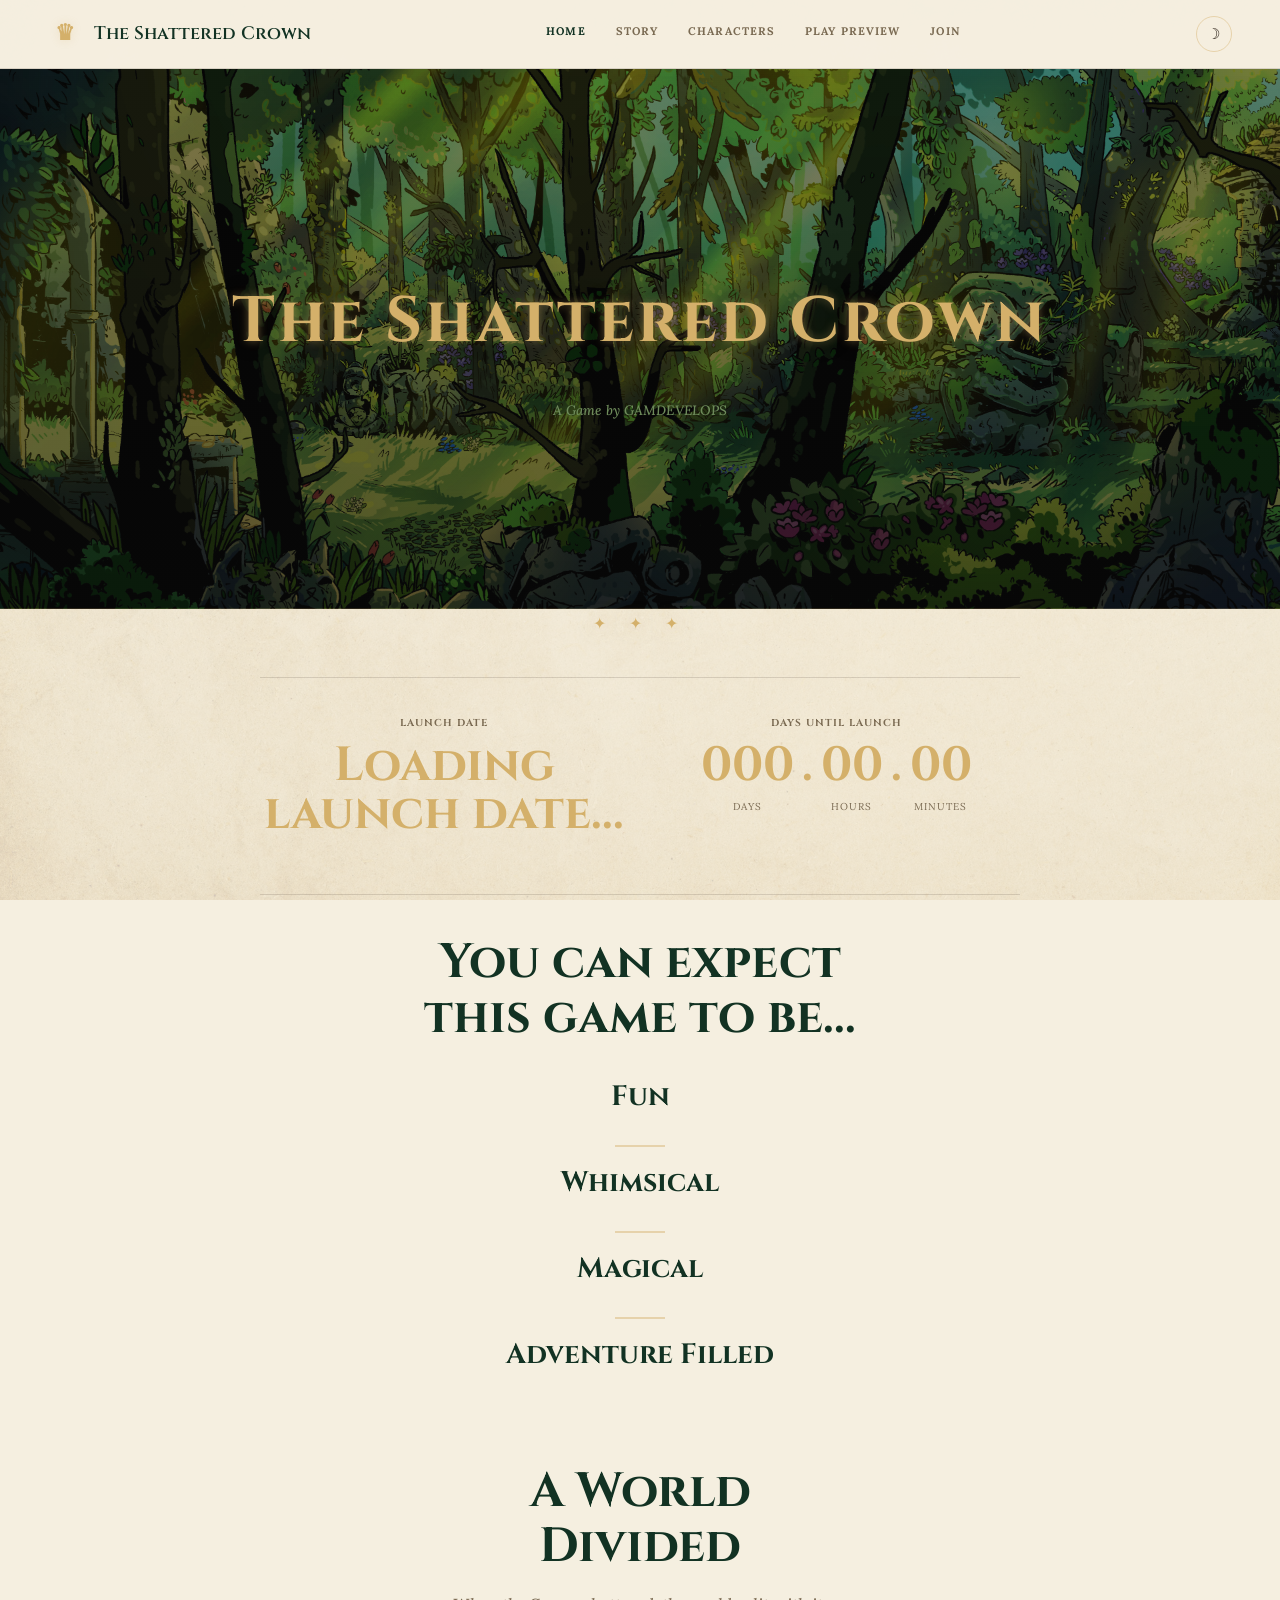
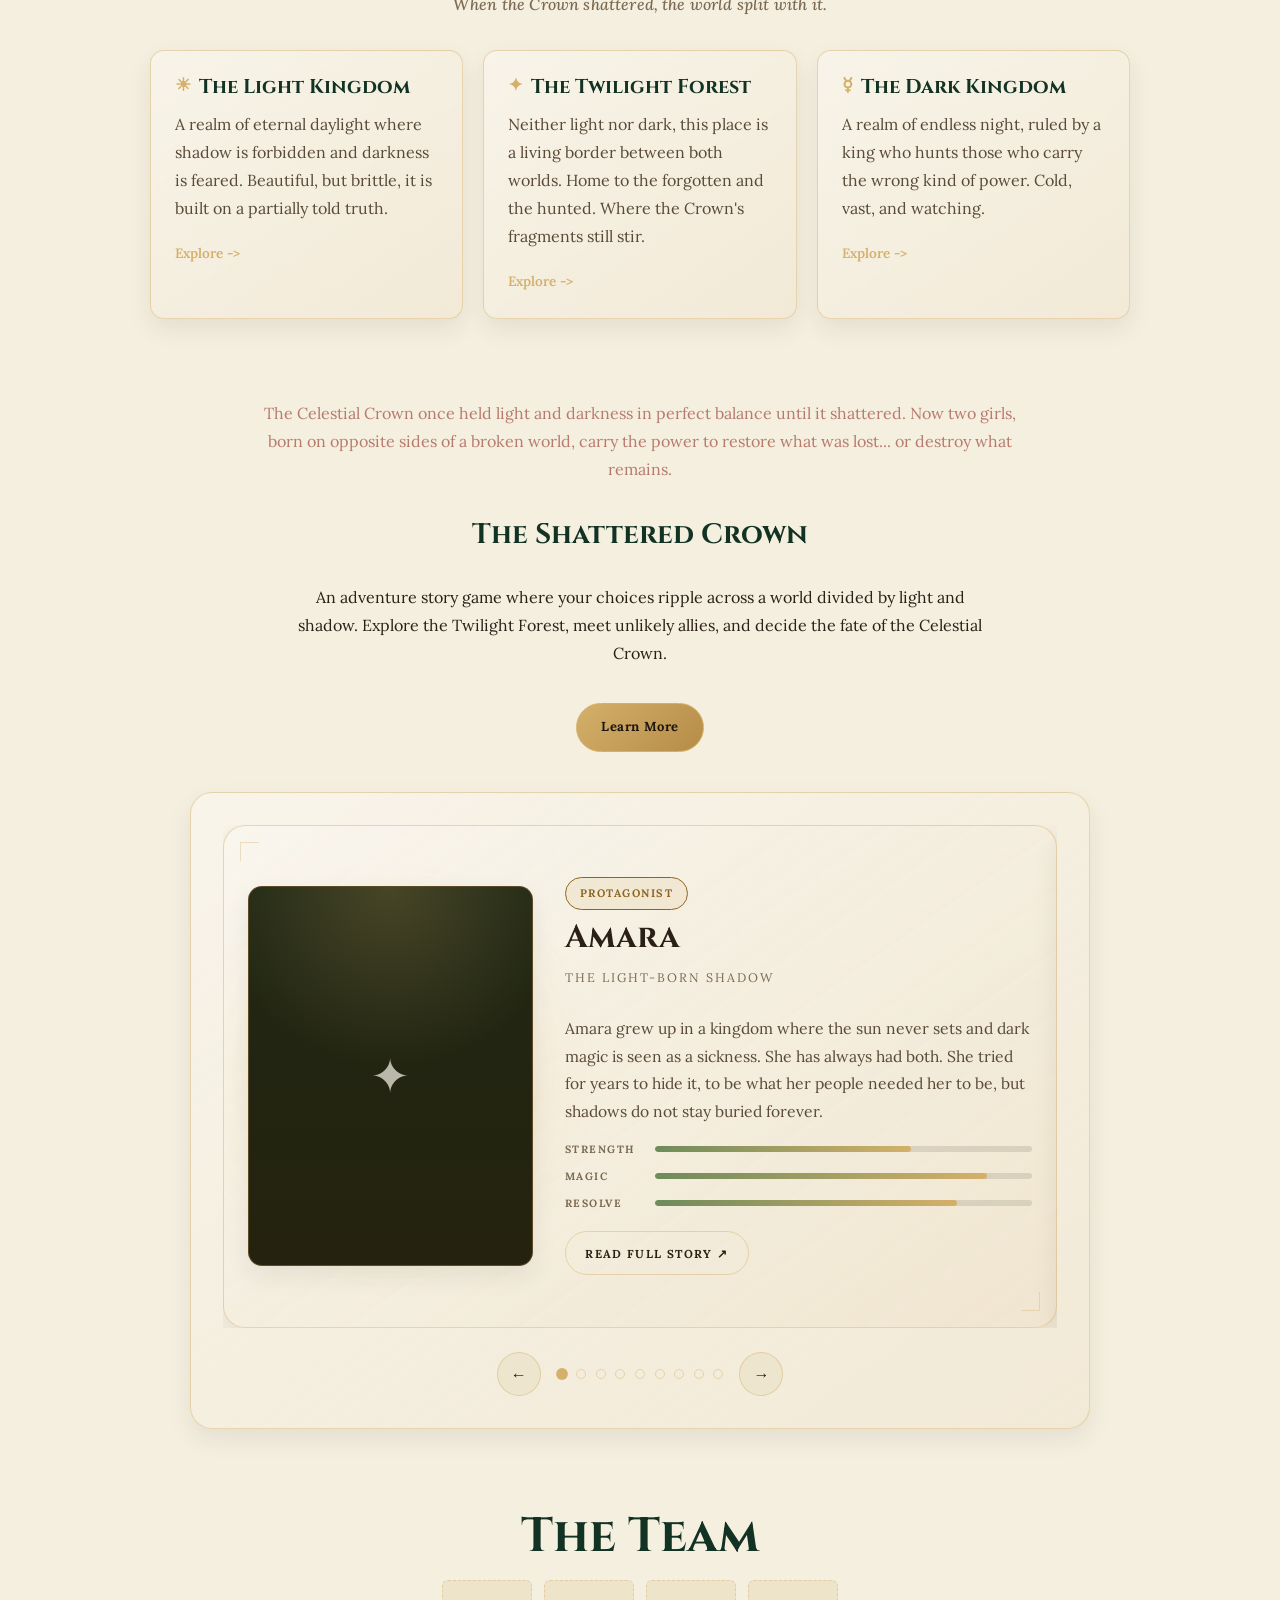
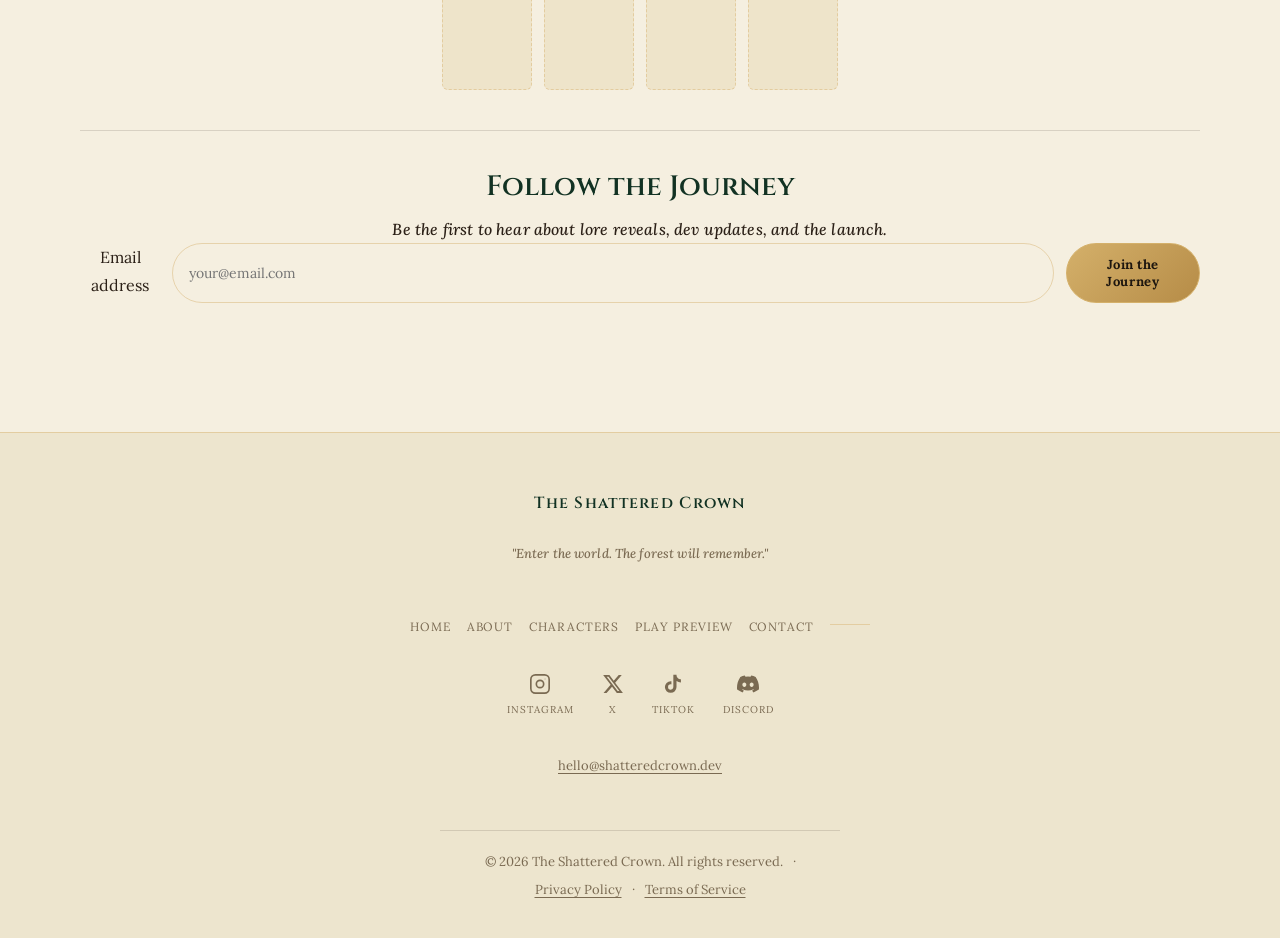
==== commit beaf8c07: "Email validation on home fixed Changed mailing... to newsletter... `index.html`, `home.js`, and `ind" ====
--- a/index.html
+++ b/index.html
@@ -161,23 +161,23 @@
       </section>
 
       <!-- Final call to action: mailing list -->
-      <section class="mailing-cta">
-        <h2>Follow the Journey</h2>
-        <p>Be the first to hear about lore reveals, dev updates, and the launch.</p>
-
-        <form class="mailing-form" id="mailing-form" novalidate>
-          <label for="mailing-email" class="sr-only">Email address</label>
+      <section class="newsletter-cta">
+        <h2 class="title-heading">Follow the Journey</h2>
+        <p class="newsletter-sub">Be the first to hear about lore reveals, dev updates, and the launch.</p>
+
+        <form class="newsletter-form" id="newsletter-form" role="form" aria-label="newsletter-signup">
+          <label for="newsletter-email">Email address</label>
           <input
             type="email"
-            id="mailing-email"
+            id="newsletter-email"
             name="email"
             placeholder="your@email.com"
             autocomplete="email"
-            aria-describedby="mailing-form-msg"
+            aria-describedby="newsletter-form-msg"
           >
-          <button type="submit" class="btn">Subscribe</button>
+          <button type="submit" class="btn" id="nl-submit">Join the Journey</button>
         </form>
-        <p class="form-msg" id="mailing-form-msg" aria-live="polite"></p>
+        <p class="form-msg" id="newsletter-form-msg" aria-live="polite"></p>
       </section>
     </main>
 
--- a/css/style.css
+++ b/css/style.css
@@ -170,6 +170,13 @@
     max-width: 70ch;
 }
 
+body.characters .page-header,
+body.preview .page-header {
+    background:
+        linear-gradient(rgba(10, 10, 10, 0.52), rgba(10, 10, 10, 0.68)),
+        url('../assets/forest-bg.jpg') center 35%/cover no-repeat;
+}
+
 
 /* -- -----------------------------
 Headings and Typography 
@@ -177,7 +184,7 @@
 .page-header {
     background:
         linear-gradient(rgba(10, 10, 10, 0.42), rgba(10, 10, 10, 0.7)),
-        url("/assets/forest-bg.jpg") center 36%/cover no-repeat;
+        url("../assets/forest-bg.jpg") center 36%/cover no-repeat;
 }
 
 /* Large display titles */
@@ -445,8 +452,8 @@
 body.world .page-header,
 body.characters .page-header {
     background:
-        linear-gradient(rgba(10, 10, 10, 0.42), rgba(10, 10, 10, 0.68)),
-        url("assets/forest-bg.jpg") center 38%/cover no-repeat;
+        linear-gradient(rgba(10, 10, 10, 0.52), rgba(10, 10, 10, 0.68)),
+        url('../assets/forest-bg.jpg') center 35%/cover no-repeat;
 }
 
 body.preview .page-header h1,
--- a/css/index.css
+++ b/css/index.css
@@ -1,7 +1,7 @@
 body.index .page-header {
   background:
-    linear-gradient(rgba(10,10,10,0.36), rgba(10,10,10,0.64)),
-    url("forest-bg.jpg") center 30%/cover no-repeat;
+        linear-gradient(rgba(10, 10, 10, 0.52), rgba(10, 10, 10, 0.68)),
+        url('../assets/forest-bg.jpg') center 35%/cover no-repeat;
 }
 
 body.index .page-section {
@@ -25,8 +25,8 @@
 
 .hero {
   background:
-    linear-gradient(rgba(245, 239, 224, 0.18), rgba(10, 10, 10, 0.56)),
-    url("/assets/forest-bg.jpg") center 30%/cover no-repeat;
+        linear-gradient(rgba(10, 10, 10, 0.52), rgba(10, 10, 10, 0.68)),
+        url('../assets/forest-bg.jpg') center 35%/cover no-repeat;
   width: 100%;
   display: flex;
   flex-direction: column;
@@ -39,12 +39,6 @@
   border-bottom: 1px solid rgba(212, 176, 106, 0.18);
 }
 
-/* Darken home hero background so text remains readable */
-.home .hero {
-  background:
-    linear-gradient(rgba(6,6,6,0.55), rgba(6,6,6,0.72)),
-    url("assets/forest-bg.jpg") center 30%/cover no-repeat;
-}
 
 .hero h1 {
   font-size: clamp(2.4rem, 6vw, 4rem);
@@ -79,7 +73,7 @@
 .story-teaser,
 .world-intro,
 .member-images,
-.mailing-cta {
+.newsletter-cta {
   margin: 0 auto;
   padding: var(--space-xl) 0;
 }
@@ -179,32 +173,14 @@
   box-shadow: var(--shadow-sm);
 }
 
-.hero-email-form,
-.mailing-form {
+.newsletter-form {
   display: flex;
   flex-direction: column;
   gap: 0.75rem;
   width: 100%;
 }
 
-.hero-email-form label {
-  color: var(--text-muted);
-  font-style: italic;
-  text-align: center;
-  font-size: 15px;
-  margin-bottom: 0.25rem;
-}
-
-.mailing-list-signup {
-  display: flex;
-  flex-direction: column;
-  gap: 0.75rem;
-  width: 100%;
-  align-items: stretch;
-}
-
-.hero-email-form input[type="email"],
-.mailing-form input[type="email"] {
+.newsletter-form input[type="email"] {
   width: 100%;
   min-height: 48px;
   padding: 12px 16px;
@@ -220,17 +196,17 @@
   appearance: none;
 }
 
-.hero-email-form .btn-outline {
-  width: 100%;
-}
-
-.hero-email-form .btn-outline {
+.newsletter-form .btn-outline {
+  width: 100%;
+}
+
+.newsletter-form .btn-outline {
   background: transparent;
   border-color: var(--border-gold);
   color: var(--text);
 }
 
-.hero-email-form .btn-outline:hover {
+.newsletter-form .btn-outline:hover {
   background: rgba(212, 176, 106, 0.12);
   color: var(--text);
 }
@@ -239,26 +215,17 @@
   background: linear-gradient(145deg, rgba(212, 176, 106, 0.06), rgba(255, 255, 255, 0.03));
 }
 
-[data-theme="dark"] .hero-email-form .btn-outline {
+[data-theme="dark"] .newsletter-form .btn-outline {
   border-color: rgba(255, 255, 255, 0.5);
   color: #f0e6d4;
 }
 
-[data-theme="dark"] .hero-email-form .btn-outline:hover {
+[data-theme="dark"] .btn-outline:hover {
   background: rgba(255, 255, 255, 0.15);
   color: #f0e6d4;
 }
 
-.hero-email-form input[type="email"]:-webkit-autofill,
-.hero-email-form input[type="email"]:-webkit-autofill:hover,
-.hero-email-form input[type="email"]:-webkit-autofill:focus {
-  -webkit-text-fill-color: var(--text);
-  -webkit-box-shadow: 0 0 0 1000px transparent inset;
-  transition: background-color 9999s ease-in-out 0s;
-}
-
-.hero-email-form input[type="email"]:focus,
-.mailing-form input[type="email"]:focus {
+.newsletter-form input[type="email"]:focus {
   border-color: var(--accent-gold);
 }
 
@@ -655,12 +622,12 @@
   border: 1.5px dashed var(--border-gold);
 }
 
-.mailing-cta {
+.newsletter-cta {
   text-align: center;
   border-top: 1px solid var(--border);
 }
 
-.mailing-cta p {
+.newsletter-cta p {
   text-align: center;
   max-width: 720px;
   margin: 0.5rem auto 0;
@@ -686,8 +653,7 @@
     }
 
     .hero-ctas,
-    .mailing-list-signup,
-    .mailing-form {
+    .newsletter-form {
         flex-direction: row;
         justify-content: center;
     }
@@ -696,20 +662,7 @@
         align-items: center;
     }
 
-    .hero-email-form {
-        max-width: 440px;
-    }
-
-    .mailing-list-signup {
-        align-items: stretch;
-    }
-
-    .hero-email-form input[type="email"] {
-        flex: 1;
-        min-width: 0;
-    }
-
-    .hero-email-form .btn-outline {
+    .btn-outline {
         width: auto;
         flex-shrink: 0;
     }
--- a/css/characters.css
+++ b/css/characters.css
@@ -6,6 +6,8 @@
 body.characters::before {
   display: none;
 }
+
+
 
 
 .characters-main {
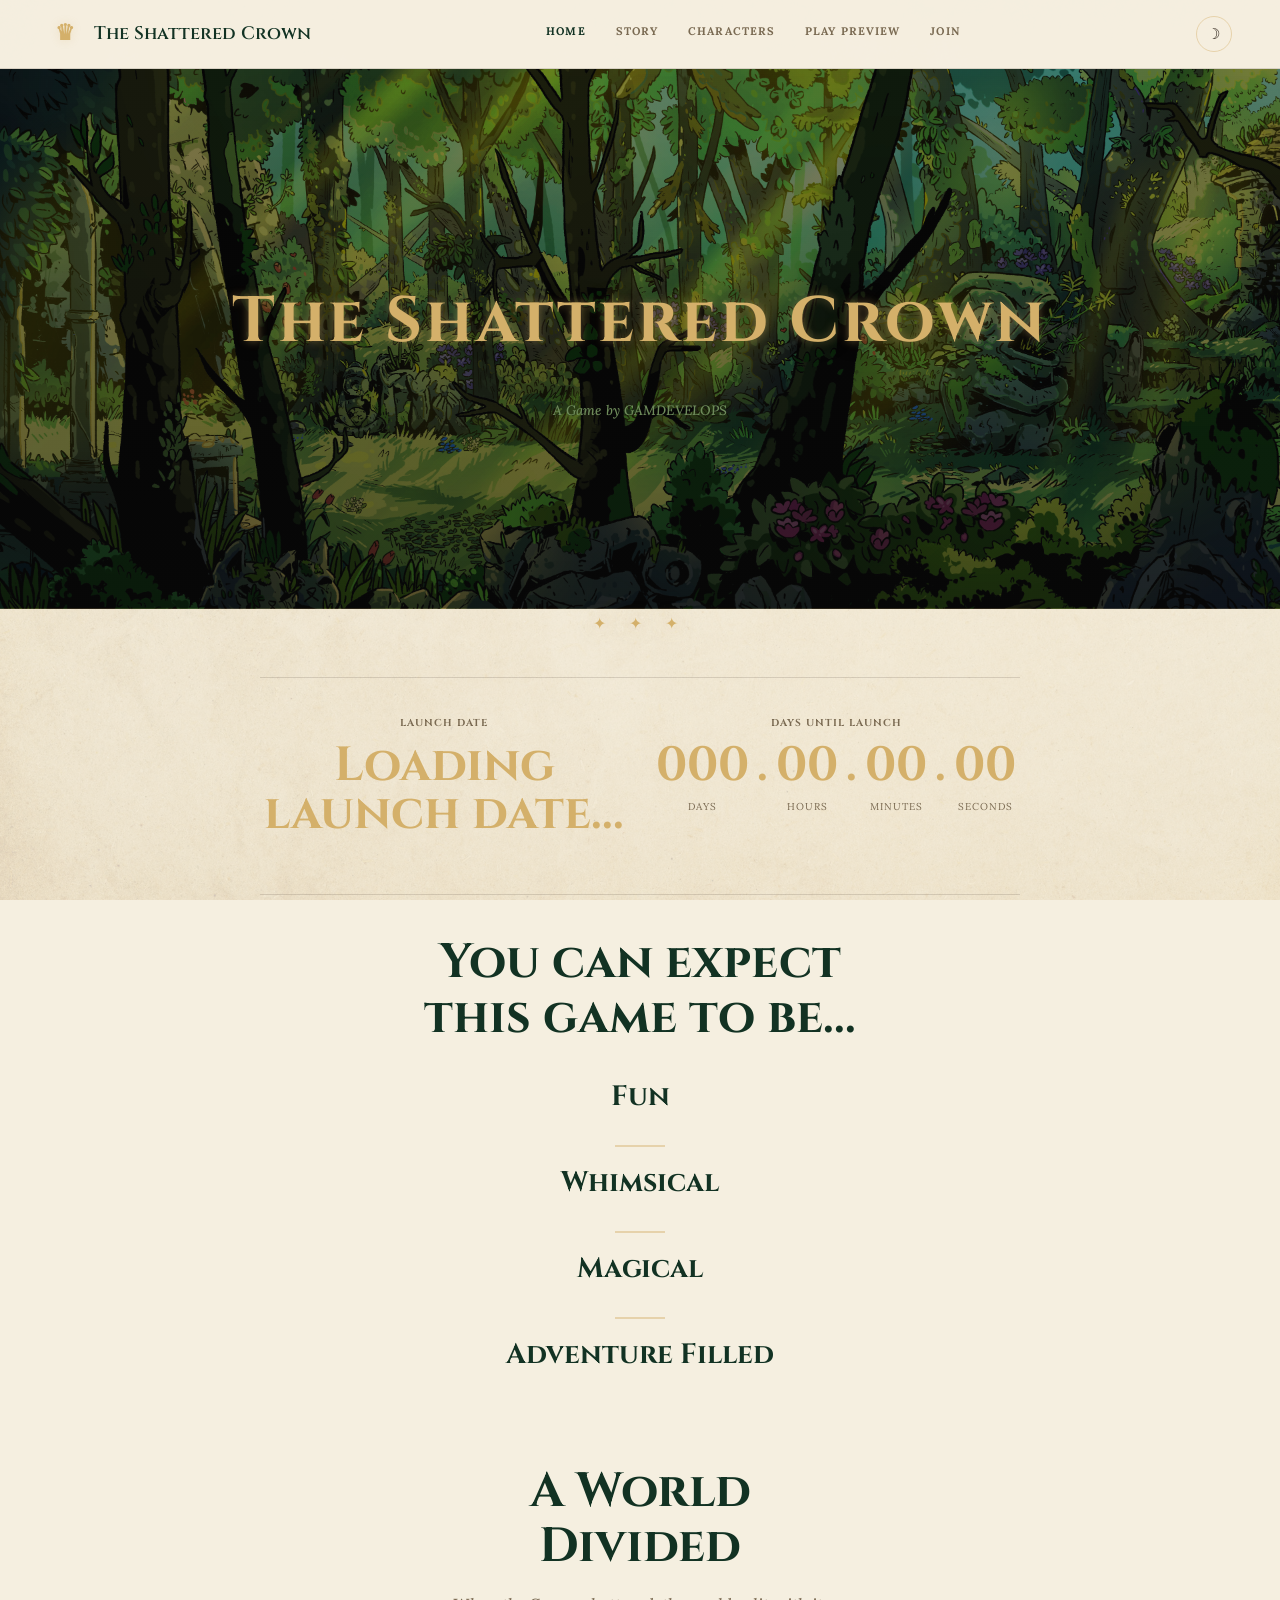
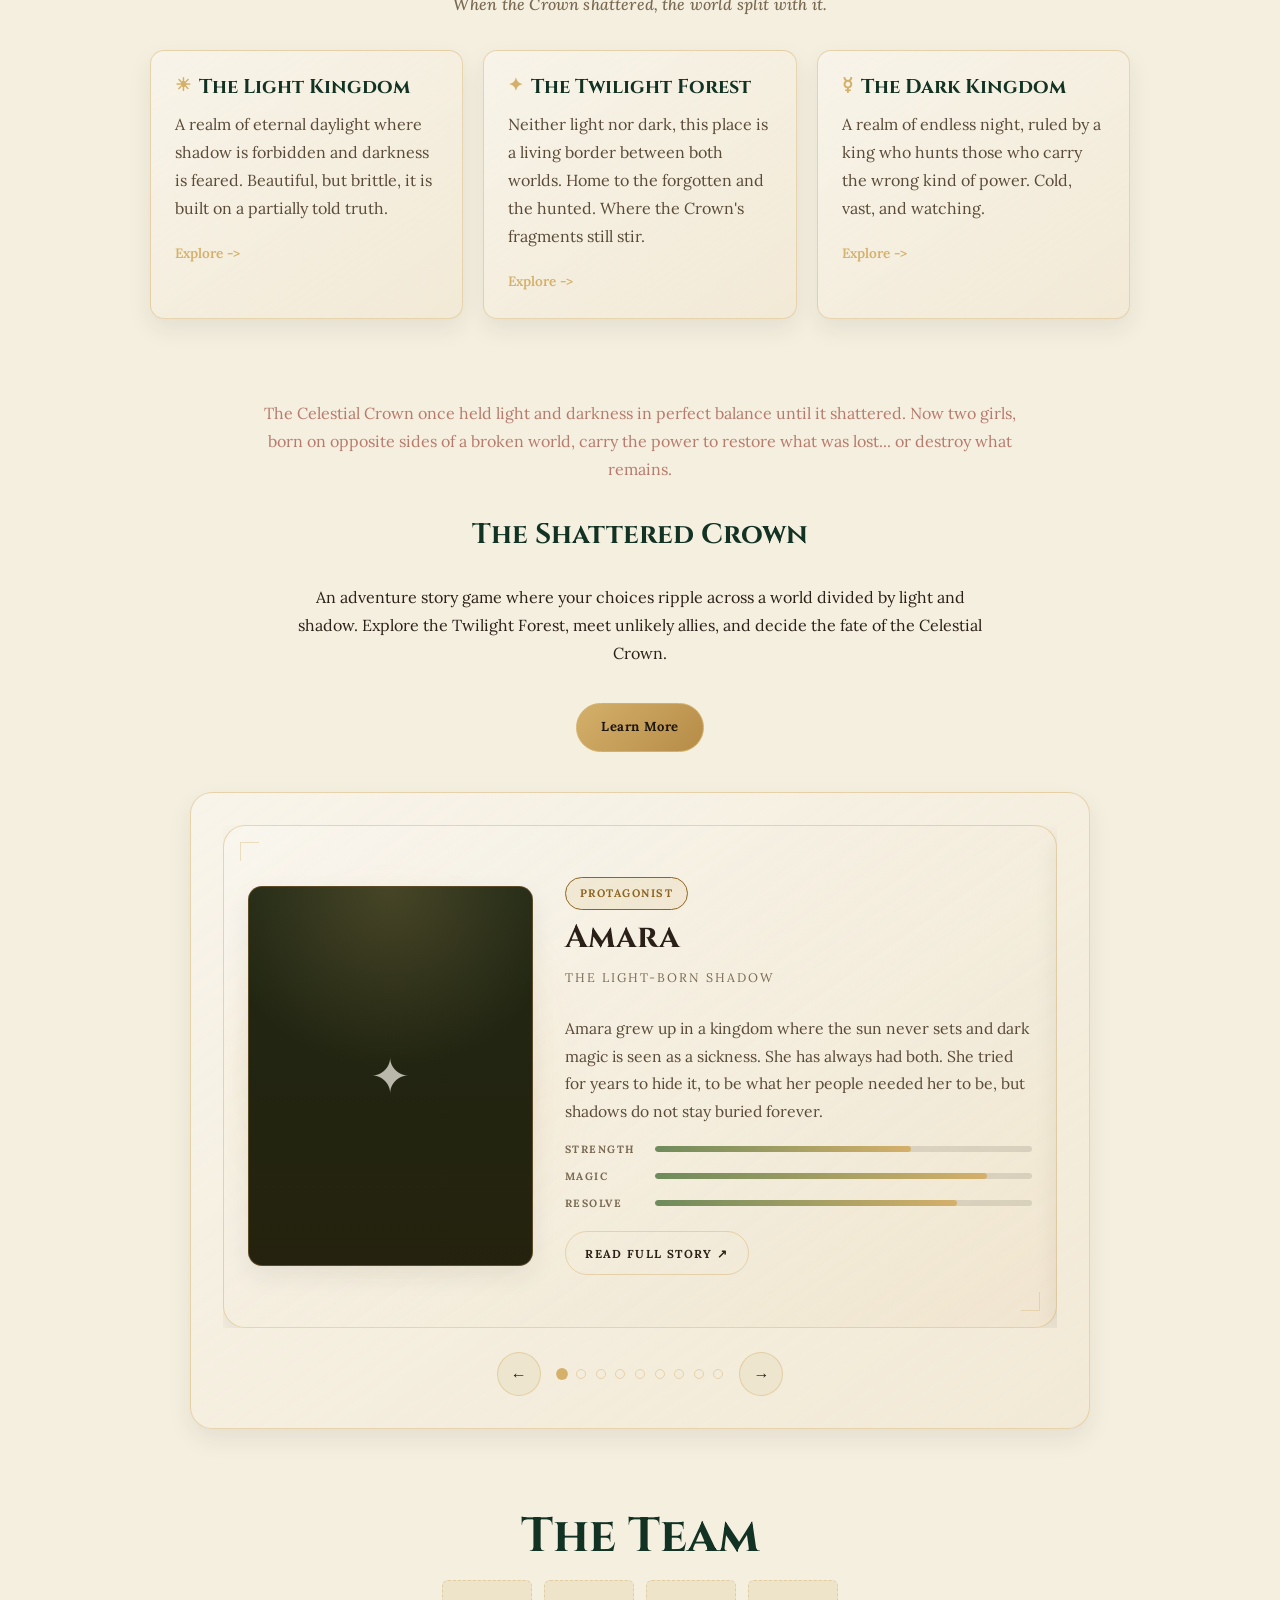
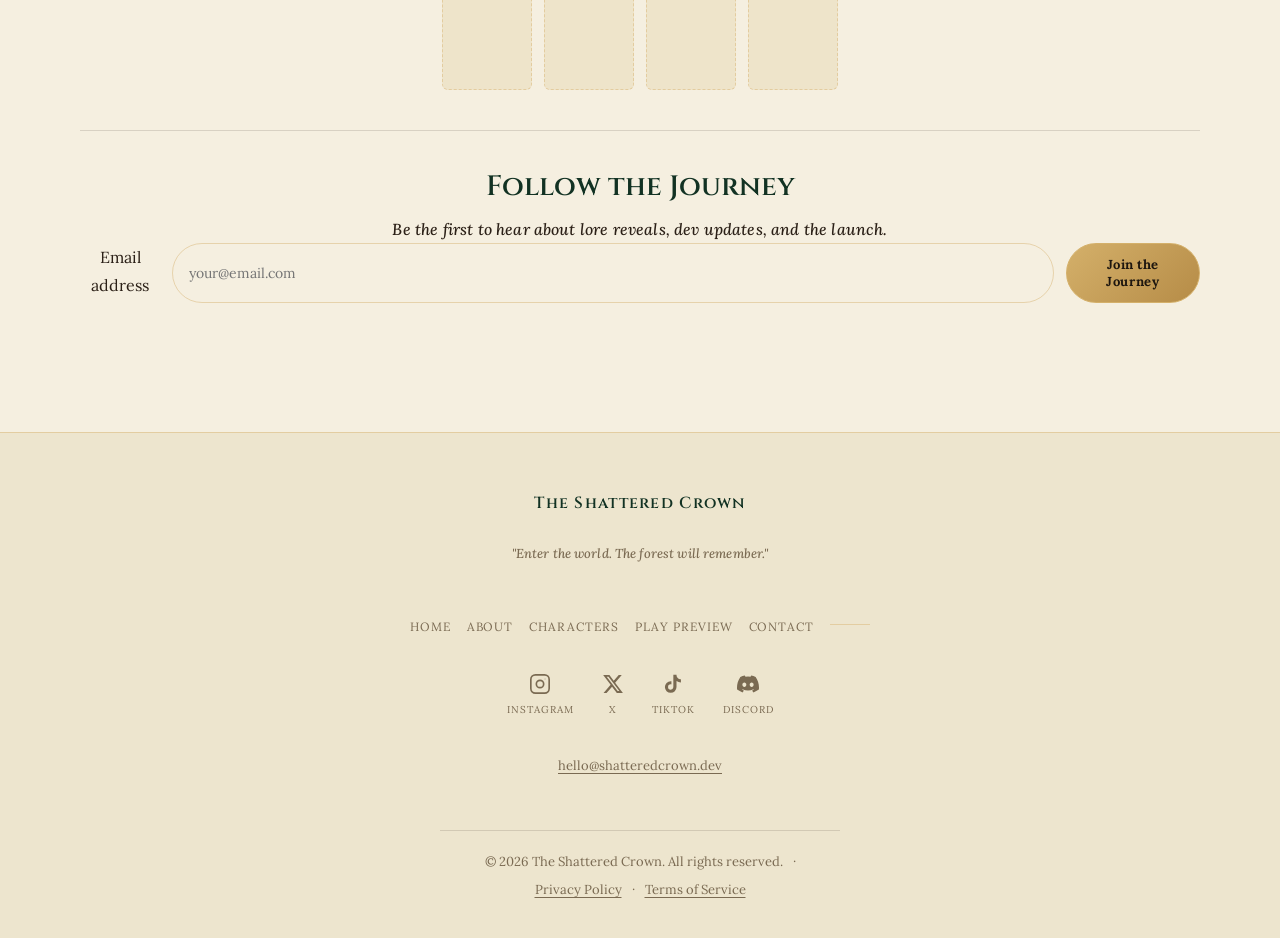
==== commit e8bde4a4: "Added seconds to the countdown The countdown now updates every 1 second. I also changed the submit b" ====
--- a/index.html
+++ b/index.html
@@ -72,6 +72,8 @@
               <div><span id="hours">0</span><small>Hours</small></div>
               <span class="countdown-sep" aria-hidden="true">.</span>
               <div><span id="minutes">0</span><small>Minutes</small></div>
+              <span class="countdown-sep" aria-hidden="true">.</span>
+              <div><span id="seconds">0</span><small>Seconds</small></div>
             </div>
           </div>
         </div>
@@ -175,7 +177,7 @@
             autocomplete="email"
             aria-describedby="newsletter-form-msg"
           >
-          <button type="submit" class="btn" id="nl-submit">Join the Journey</button>
+          <button type="submit" class="btn" id="newsletter-submit">Join the Journey</button>
         </form>
         <p class="form-msg" id="newsletter-form-msg" aria-live="polite"></p>
       </section>
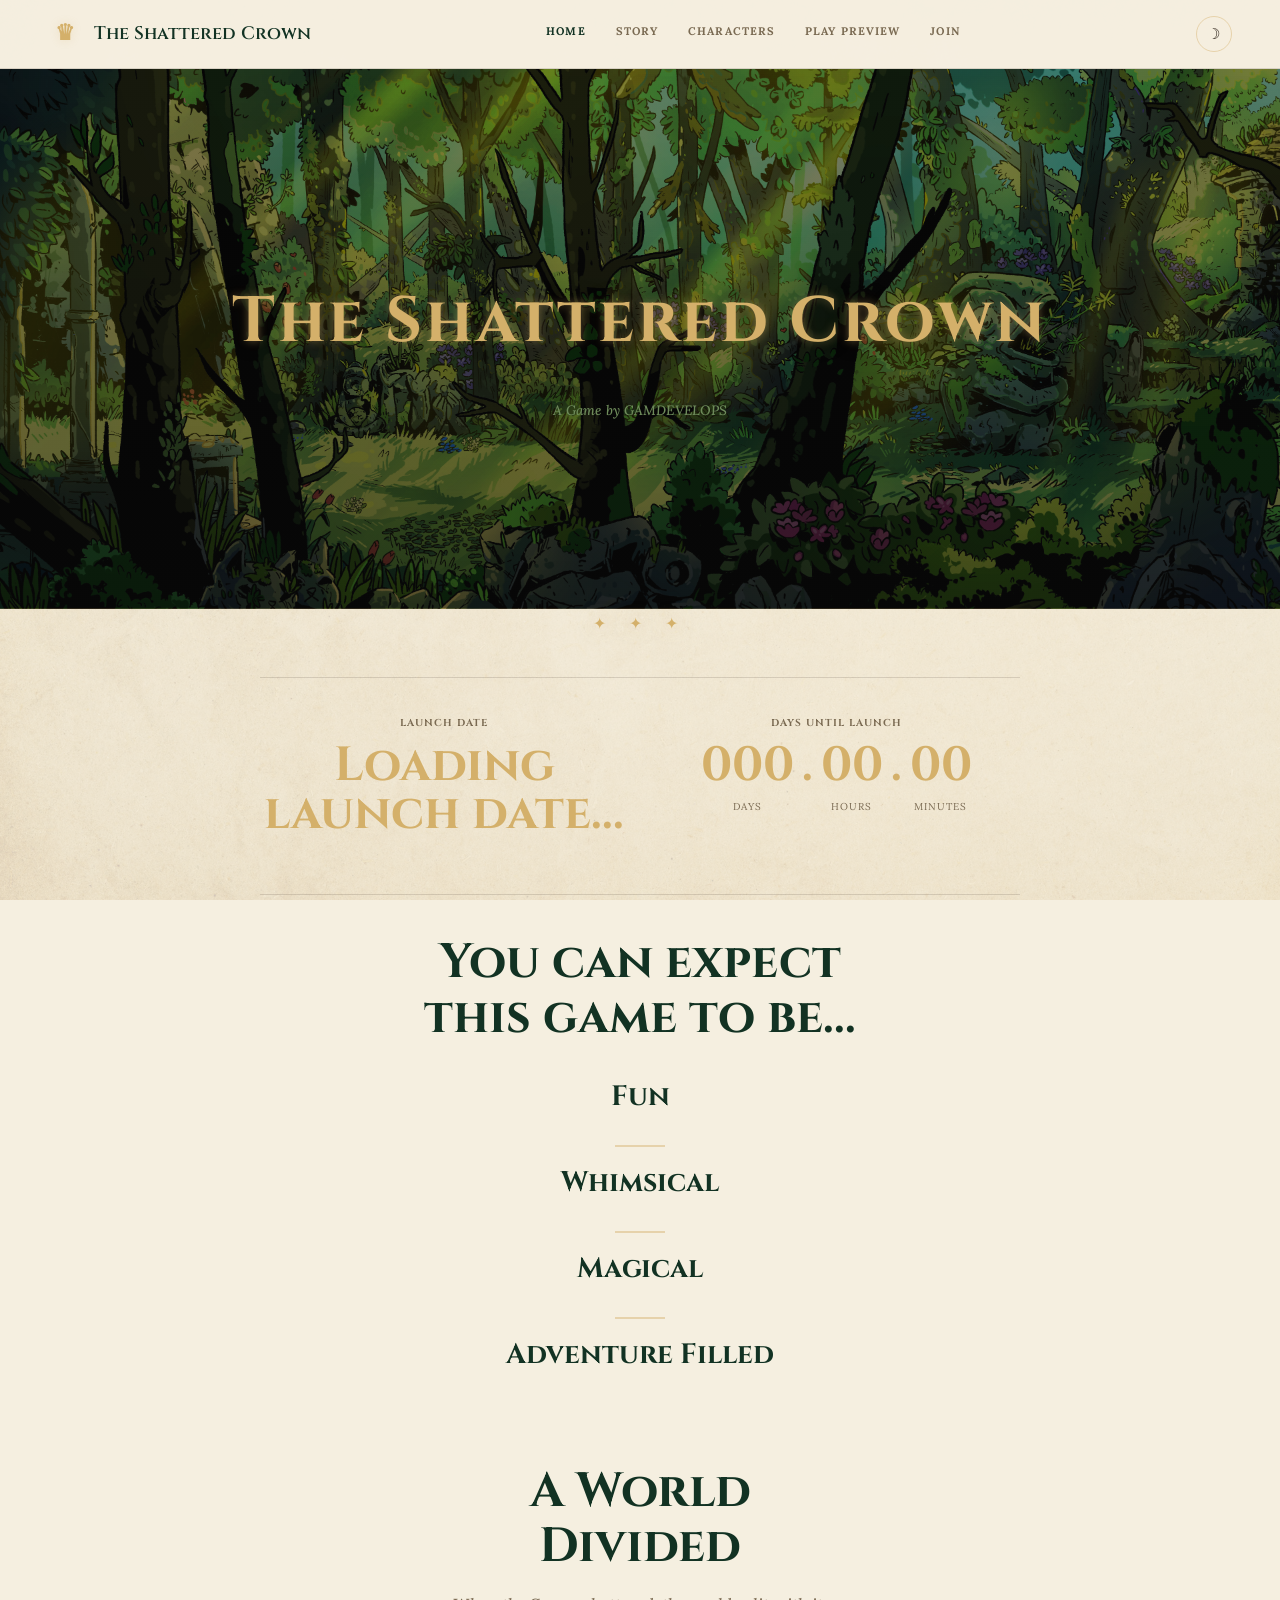
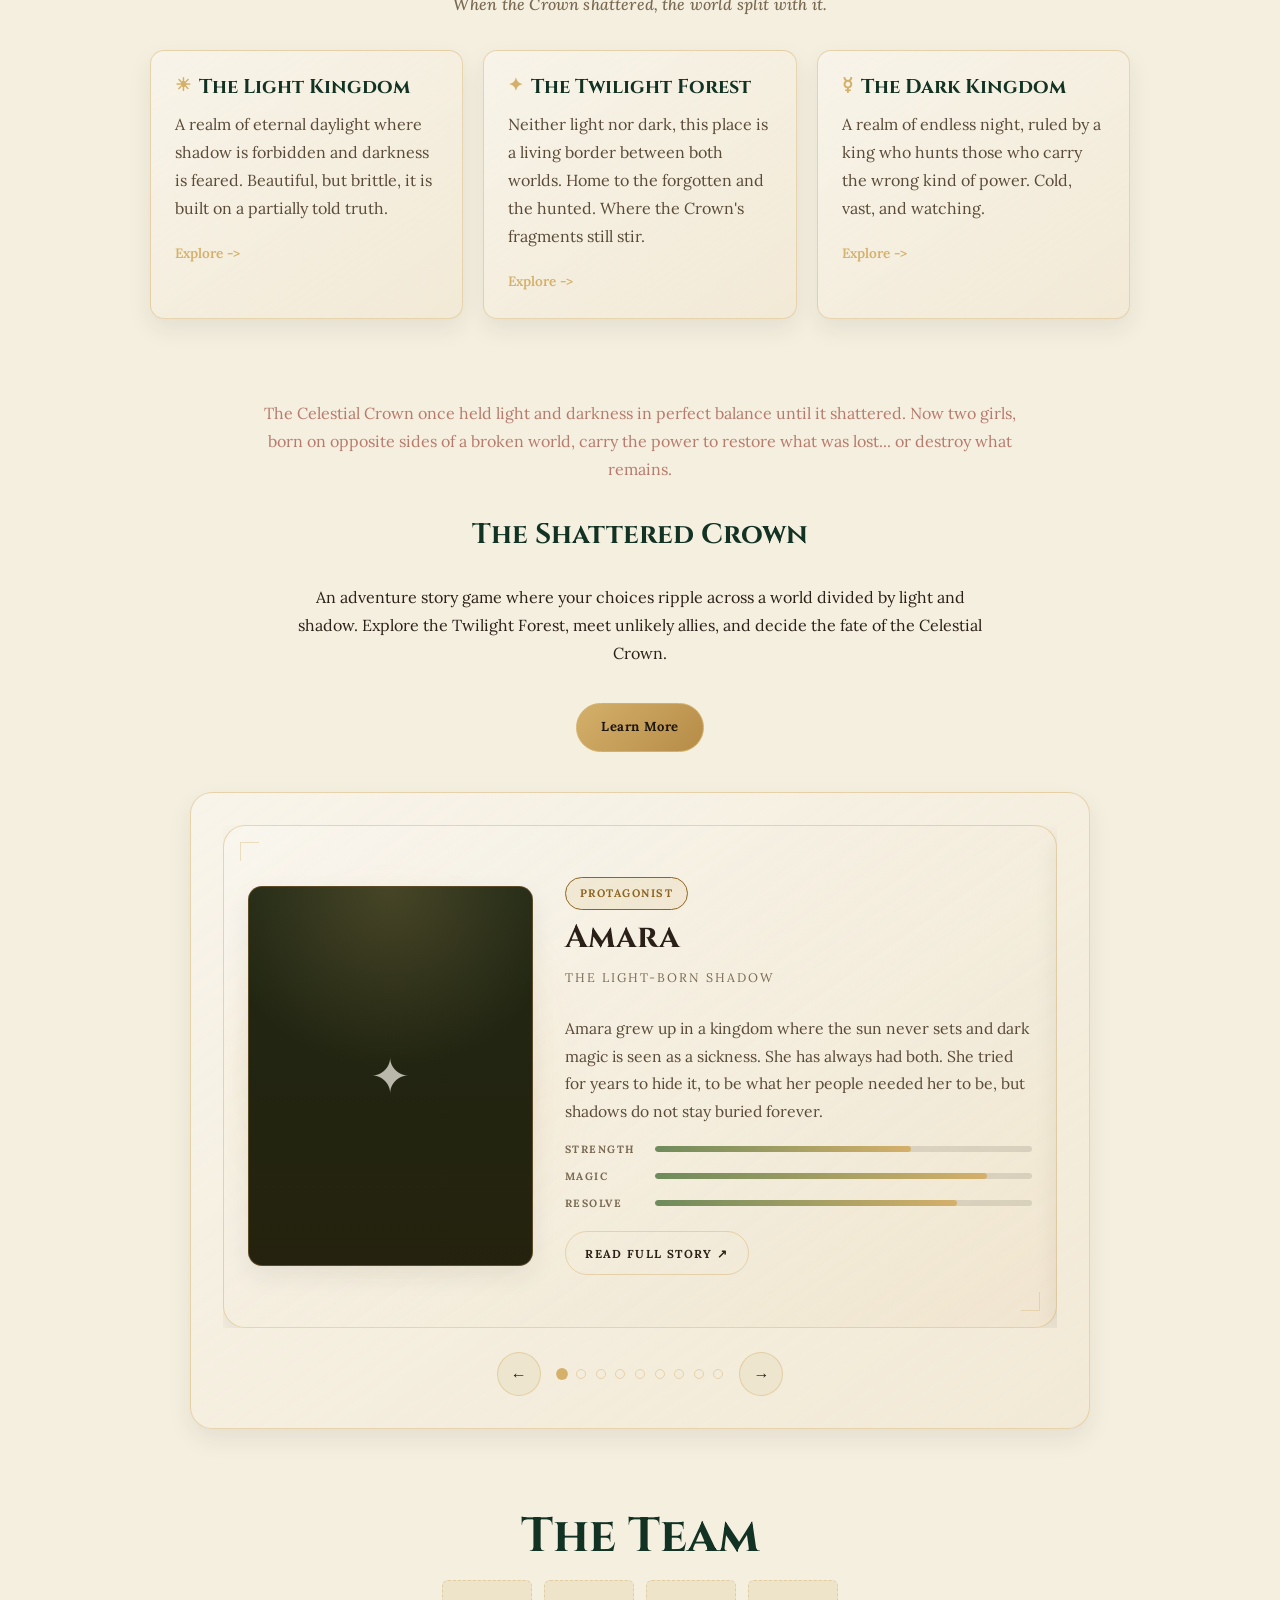
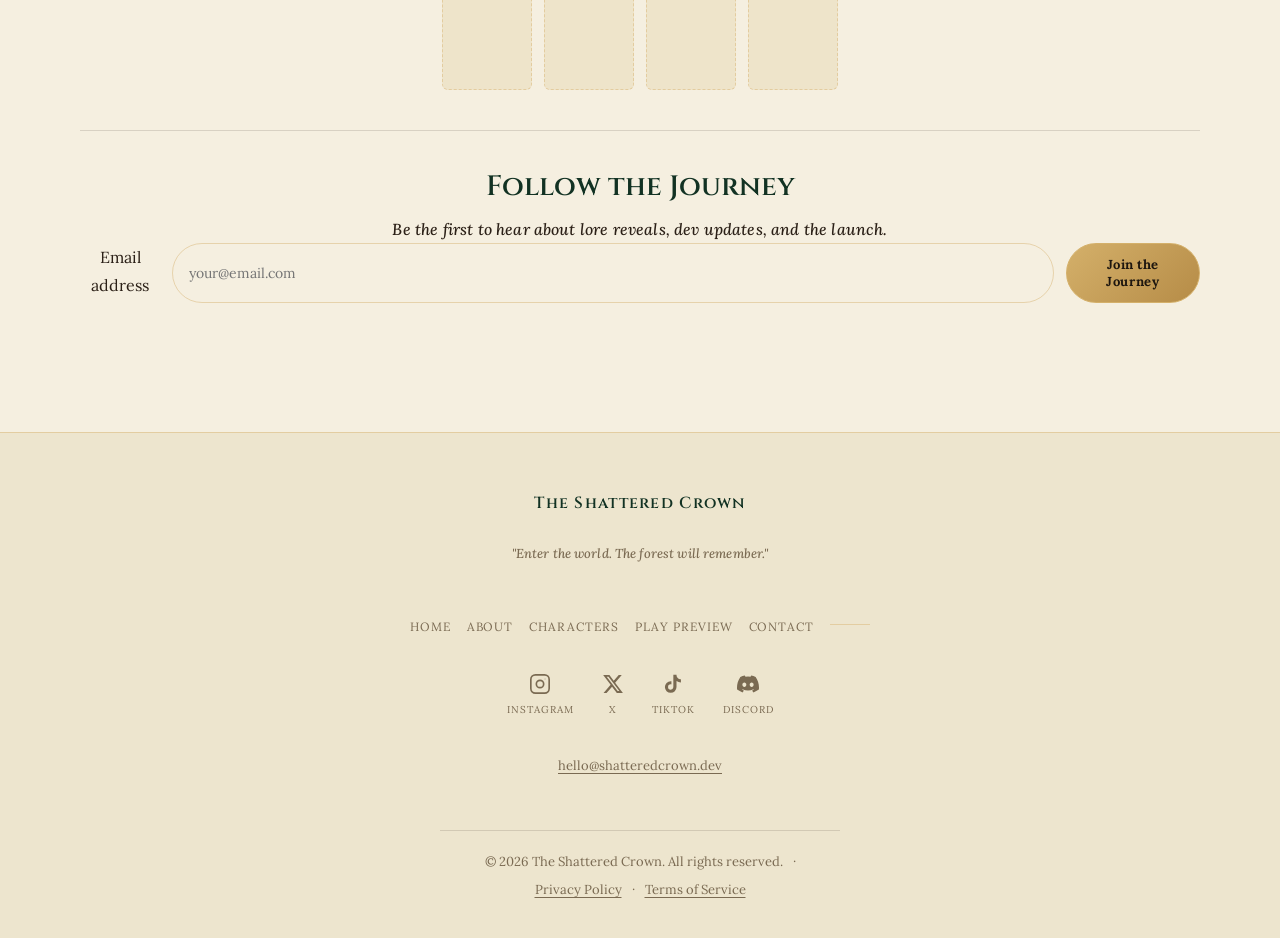
==== commit 4cf6a09d: "Merge pull request #14 Sync NGC branch to be exact copy of main" ====
--- a/index.html
+++ b/index.html
@@ -72,8 +72,6 @@
               <div><span id="hours">0</span><small>Hours</small></div>
               <span class="countdown-sep" aria-hidden="true">.</span>
               <div><span id="minutes">0</span><small>Minutes</small></div>
-              <span class="countdown-sep" aria-hidden="true">.</span>
-              <div><span id="seconds">0</span><small>Seconds</small></div>
             </div>
           </div>
         </div>
@@ -177,7 +175,7 @@
             autocomplete="email"
             aria-describedby="newsletter-form-msg"
           >
-          <button type="submit" class="btn" id="newsletter-submit">Join the Journey</button>
+          <button type="submit" class="btn" id="nl-submit">Join the Journey</button>
         </form>
         <p class="form-msg" id="newsletter-form-msg" aria-live="polite"></p>
       </section>
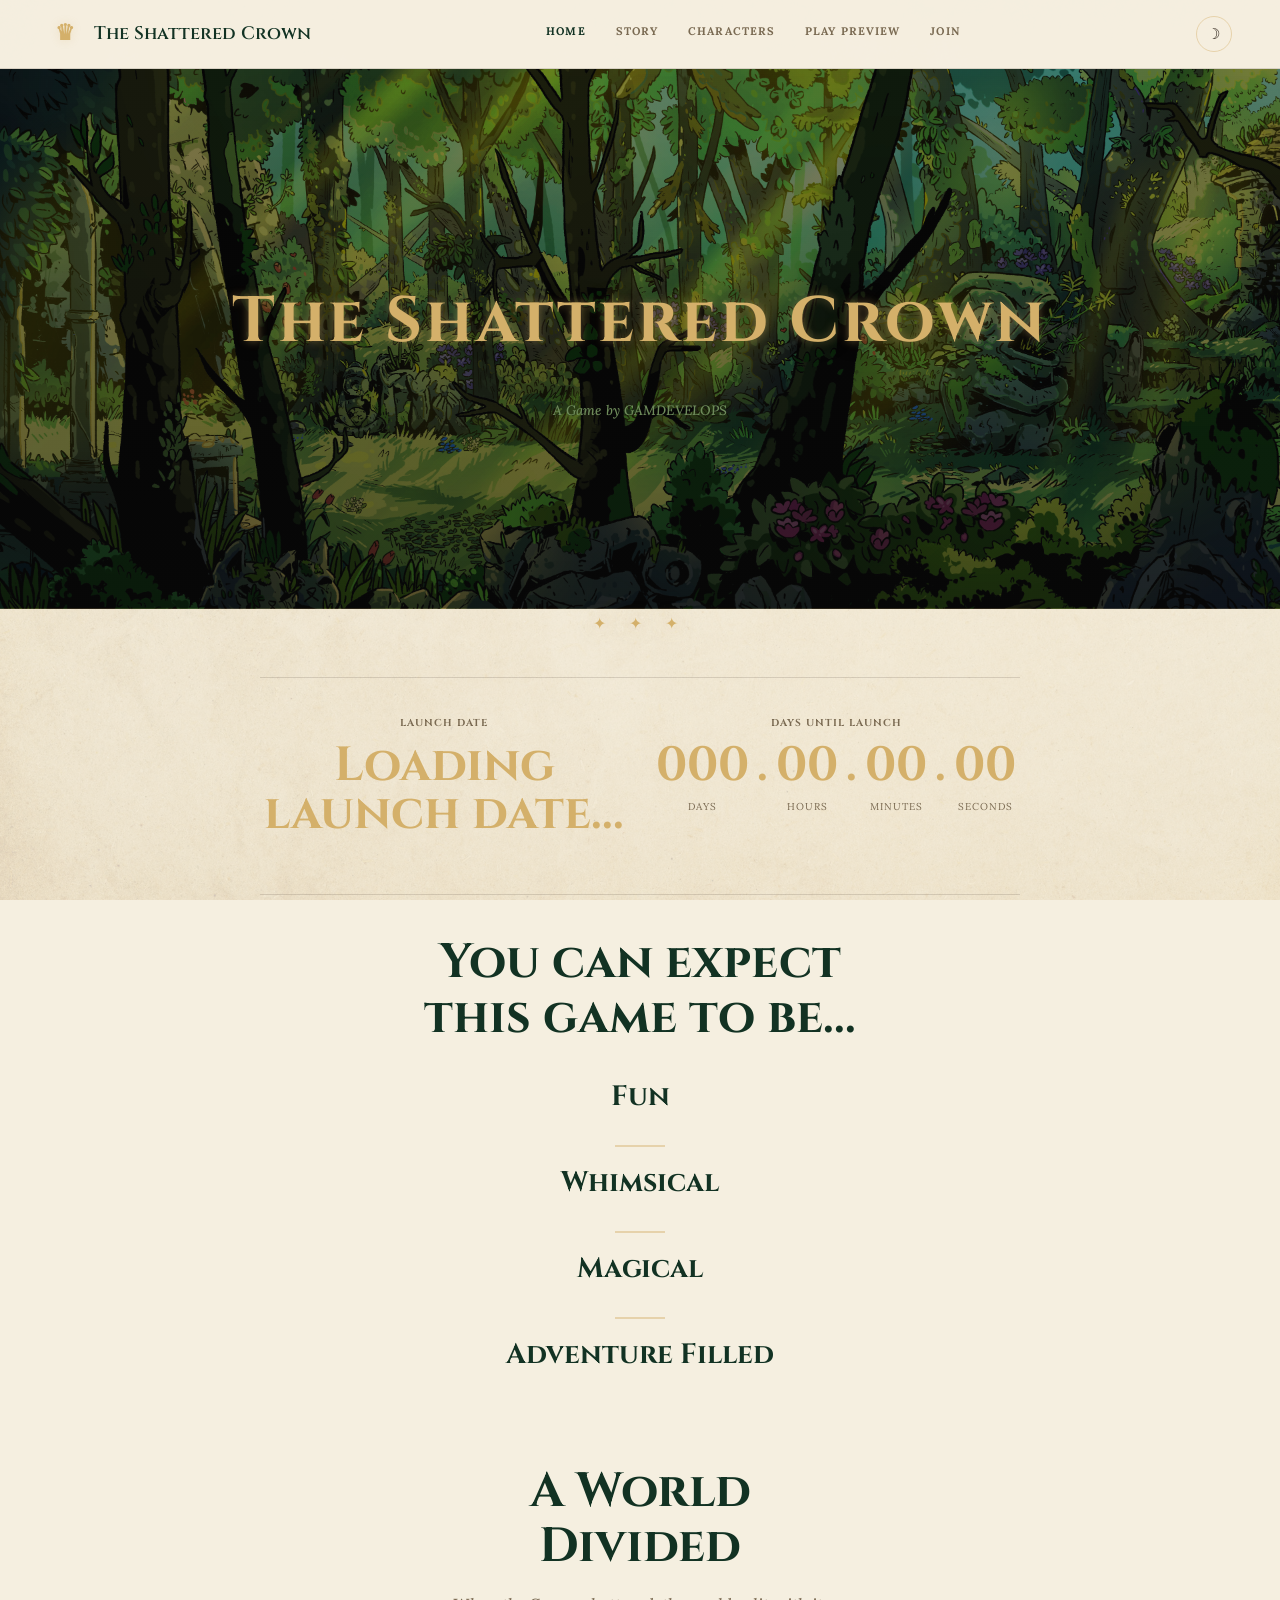
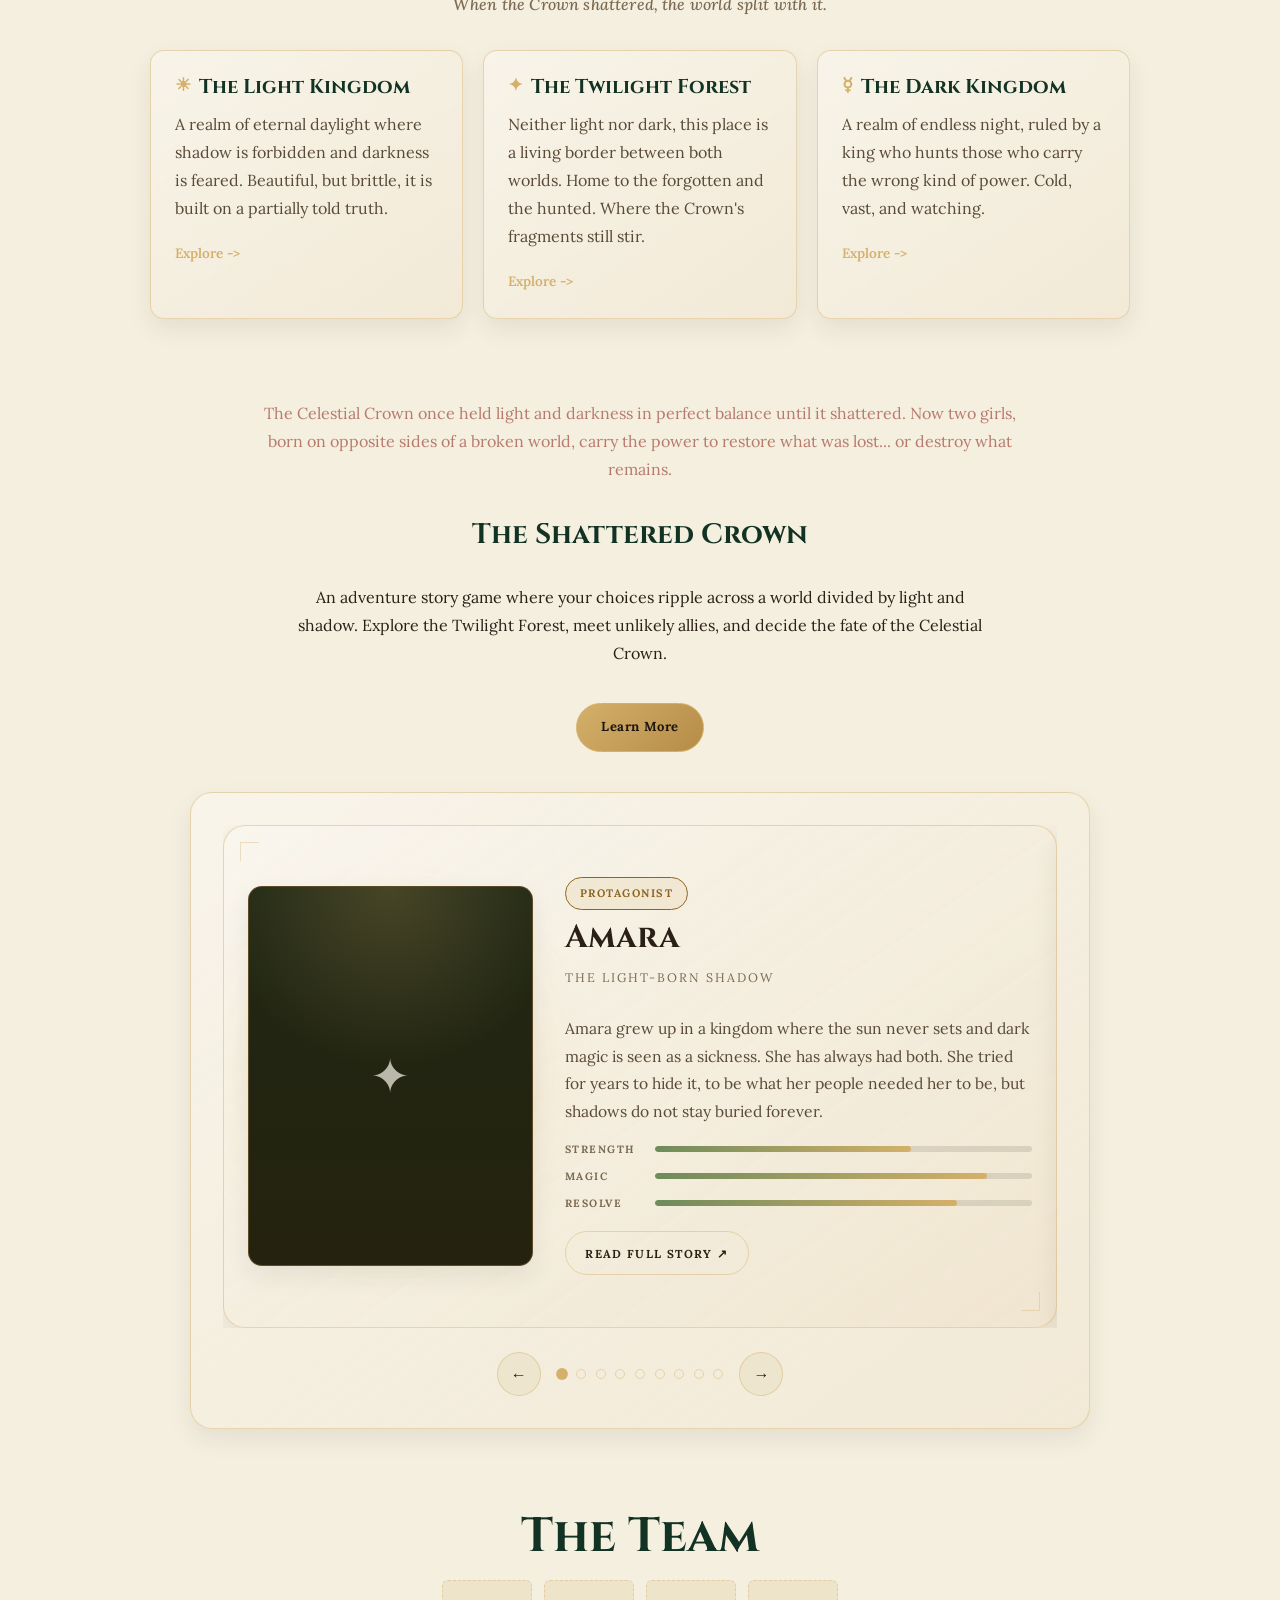
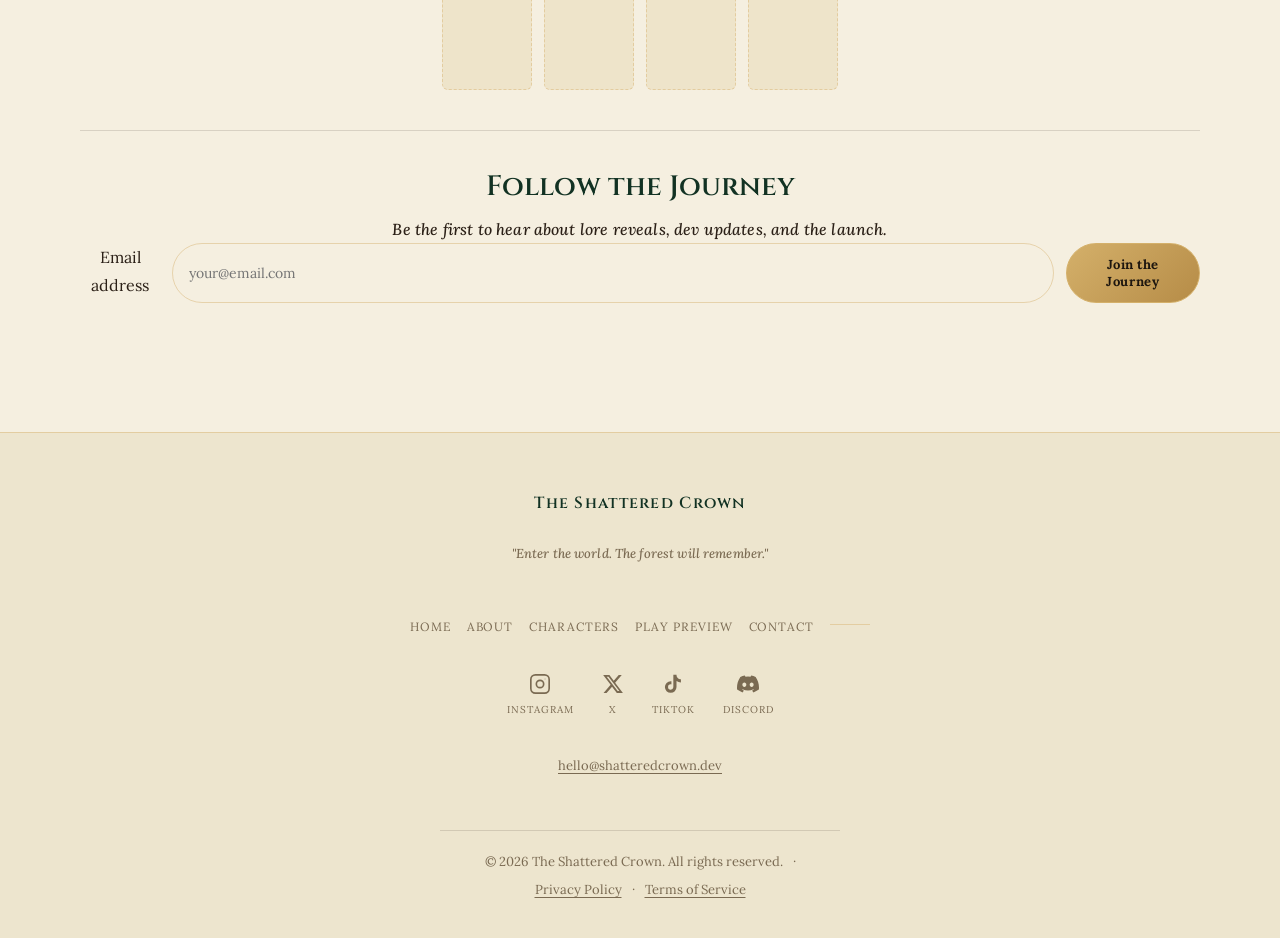
==== commit 668bd80e: "Add files via upload" ====
--- a/index.html
+++ b/index.html
@@ -72,6 +72,8 @@
               <div><span id="hours">0</span><small>Hours</small></div>
               <span class="countdown-sep" aria-hidden="true">.</span>
               <div><span id="minutes">0</span><small>Minutes</small></div>
+              <span class="countdown-sep" aria-hidden="true">.</span>
+              <div><span id="seconds">0</span><small>Seconds</small></div>
             </div>
           </div>
         </div>
@@ -175,7 +177,7 @@
             autocomplete="email"
             aria-describedby="newsletter-form-msg"
           >
-          <button type="submit" class="btn" id="nl-submit">Join the Journey</button>
+          <button type="submit" class="btn" id="newsletter-submit">Join the Journey</button>
         </form>
         <p class="form-msg" id="newsletter-form-msg" aria-live="polite"></p>
       </section>
@@ -249,7 +251,6 @@
 
     <script src="js/main.js"></script>
     <script src="js/characters.js"></script>
-    <script src="js/home.js"></script>
     <script>
       // On the home page, clicking a character should go to the Characters page.
       // Override the modal opener defined in characters.js to navigate instead.
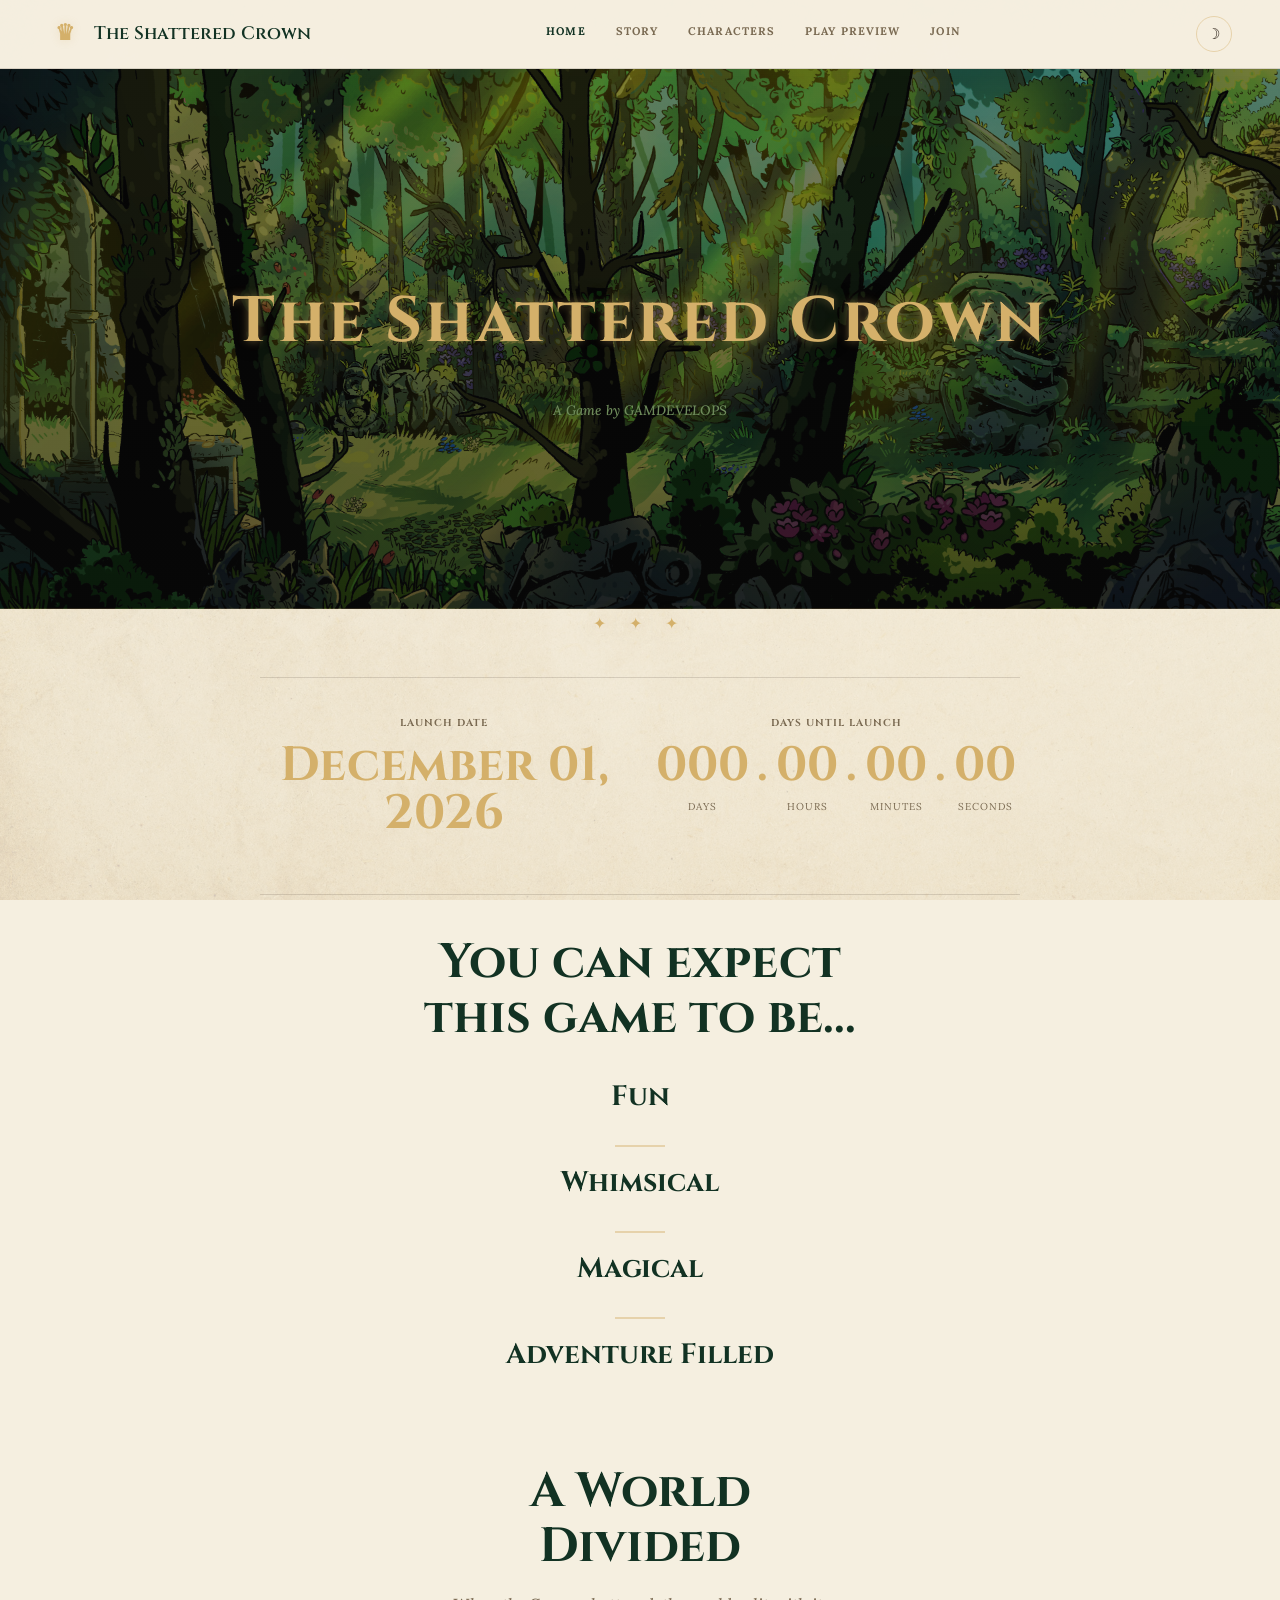
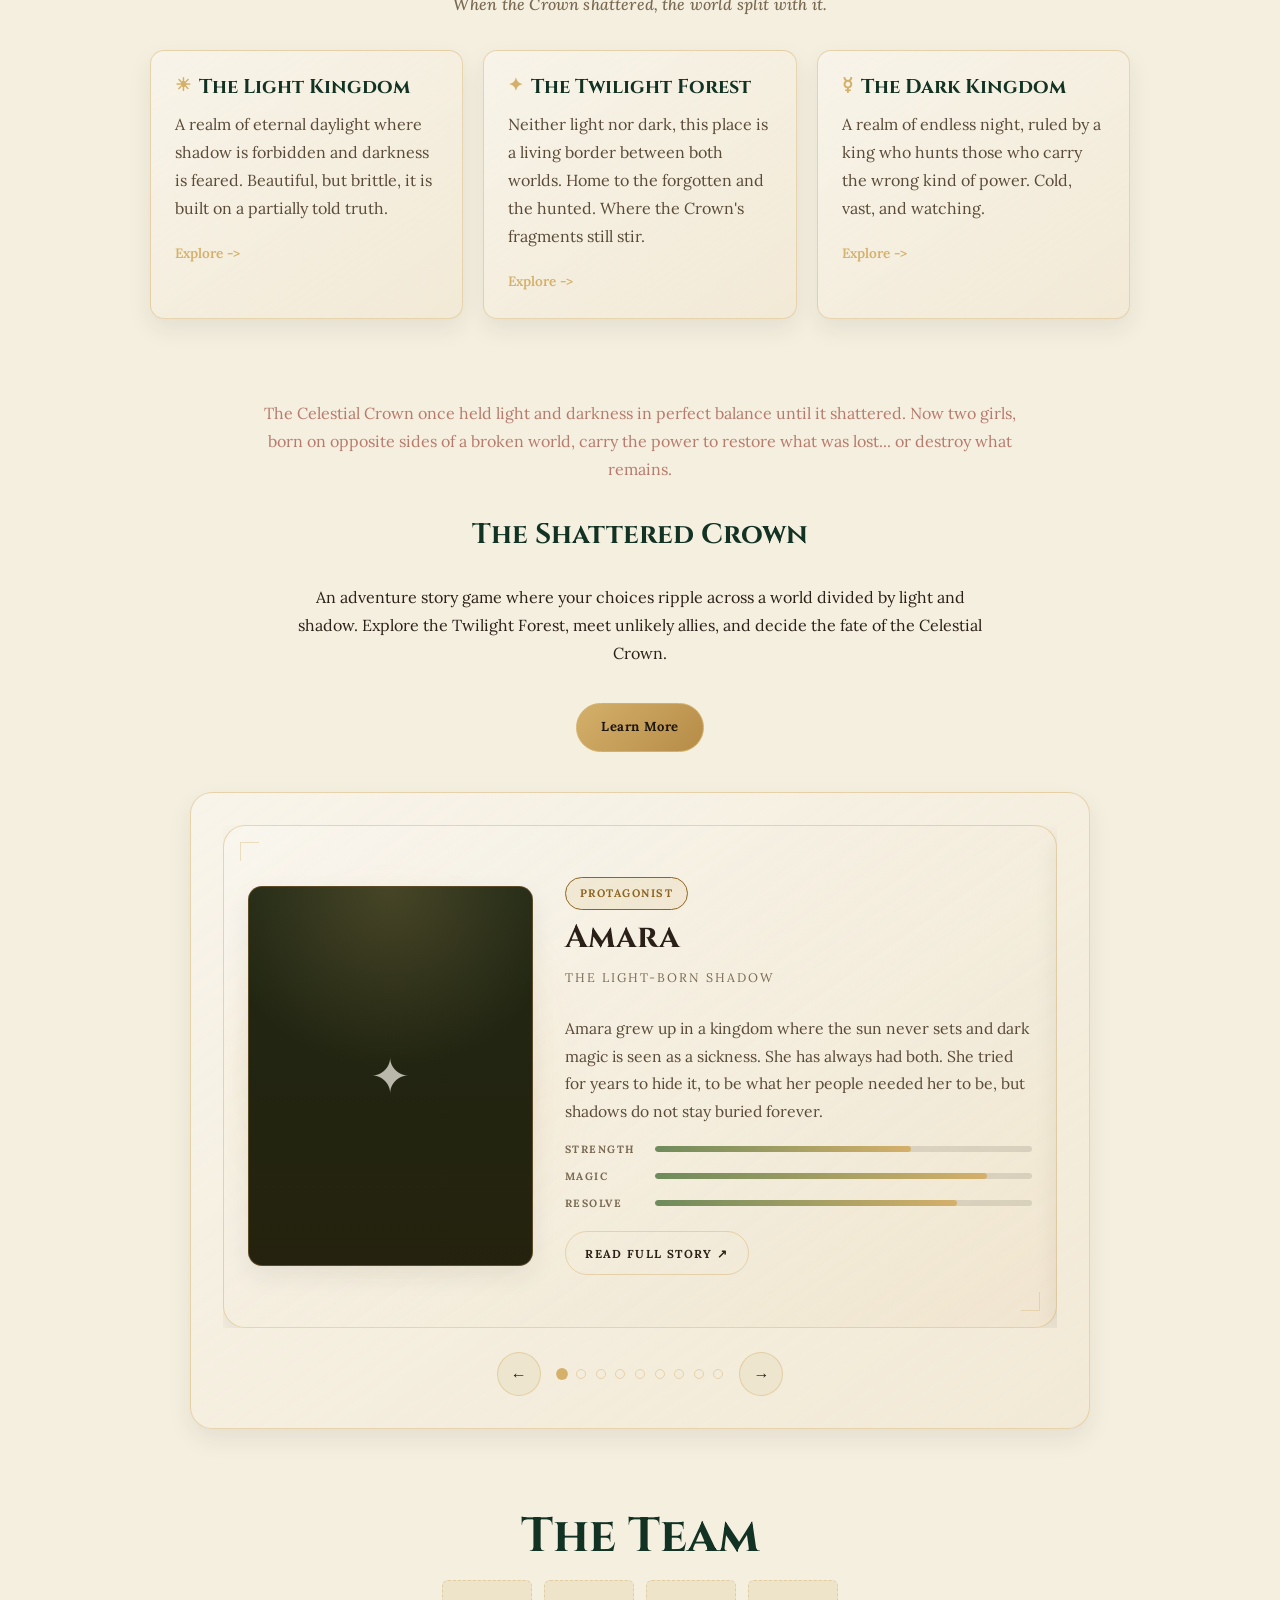
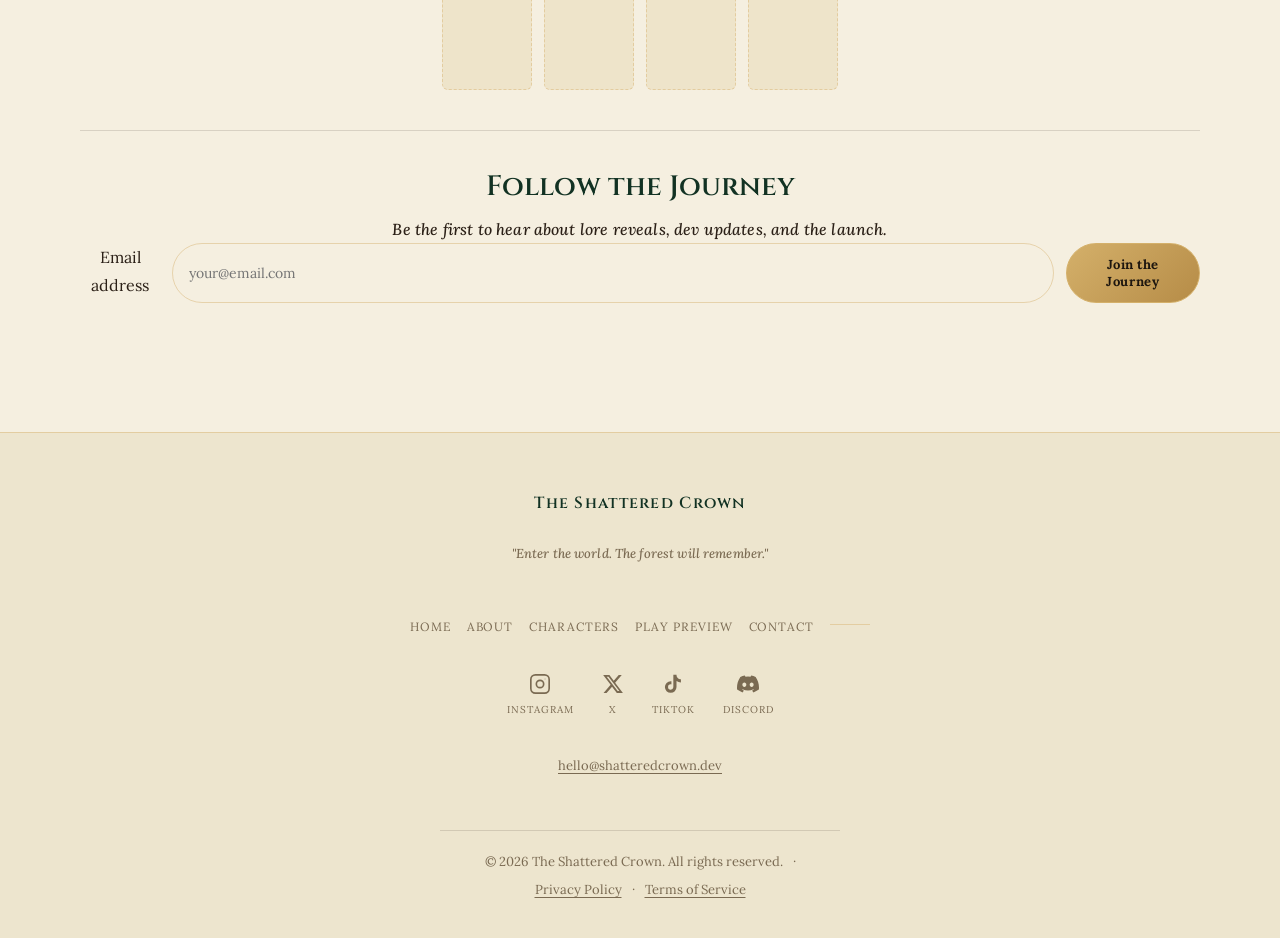
==== commit 0d3bb70c: "Update launch date in index.html" ====
--- a/index.html
+++ b/index.html
@@ -60,7 +60,7 @@
         <div class="launch-inner">
           <div class="launch-date-side">
             <h2>Launch Date</h2>
-            <p id="launch-date">Loading launch date...</p>
+            <p id="launch-date">December 01, 2026</p>
             <p id="message"></p>
           </div>
 
--- a/css/style.css
+++ b/css/style.css
@@ -1,3 +1,6 @@
+/* ===========================
+GLOBAL STYLESHEET
+============================ */
 /* Mobile First Design */
 /* Resposive for tablets/ipads/computers lower in the page */
 
@@ -127,7 +130,7 @@
     content: "";
     position: fixed;
     inset: 0;
-    background-image: url("/assets/parchment-texture.jpg");
+    background-image: url("../assets/parchment-texture.jpg");
     background-size: cover;
     opacity: var(--parchment-body-opacity);
     pointer-events: none;
@@ -554,15 +557,13 @@
     color: #1d160f;
 }
 
-.btn-secondary,
-.btn-outline {
+.btn-secondary {
     background: rgba(255, 255, 255, 0.08);
     border-color: rgba(255, 255, 255, 0.5);
     color: #f0e6d4;
 }
 
-.btn-secondary:hover,
-.btn-outline:hover {
+.btn-secondary:hover {
     background: rgba(255, 255, 255, 0.15);
 }
 
@@ -582,16 +583,7 @@
     color: #1d160f;
 }
 
-.btn-ghost {
-    border-color: var(--border);
-    background: transparent;
-    color: var(--text-muted);
-}
-
-.btn-ghost:hover {
-    border-color: var(--text);
-    color: var(--text);
-}
+
 
 /* ===========================
 CARDS
--- a/css/index.css
+++ b/css/index.css
@@ -1,8 +1,4 @@
-body.index .page-header {
-  background:
-        linear-gradient(rgba(10, 10, 10, 0.52), rgba(10, 10, 10, 0.68)),
-        url('../assets/forest-bg.jpg') center 35%/cover no-repeat;
-}
+
 
 body.index .page-section {
   background:
